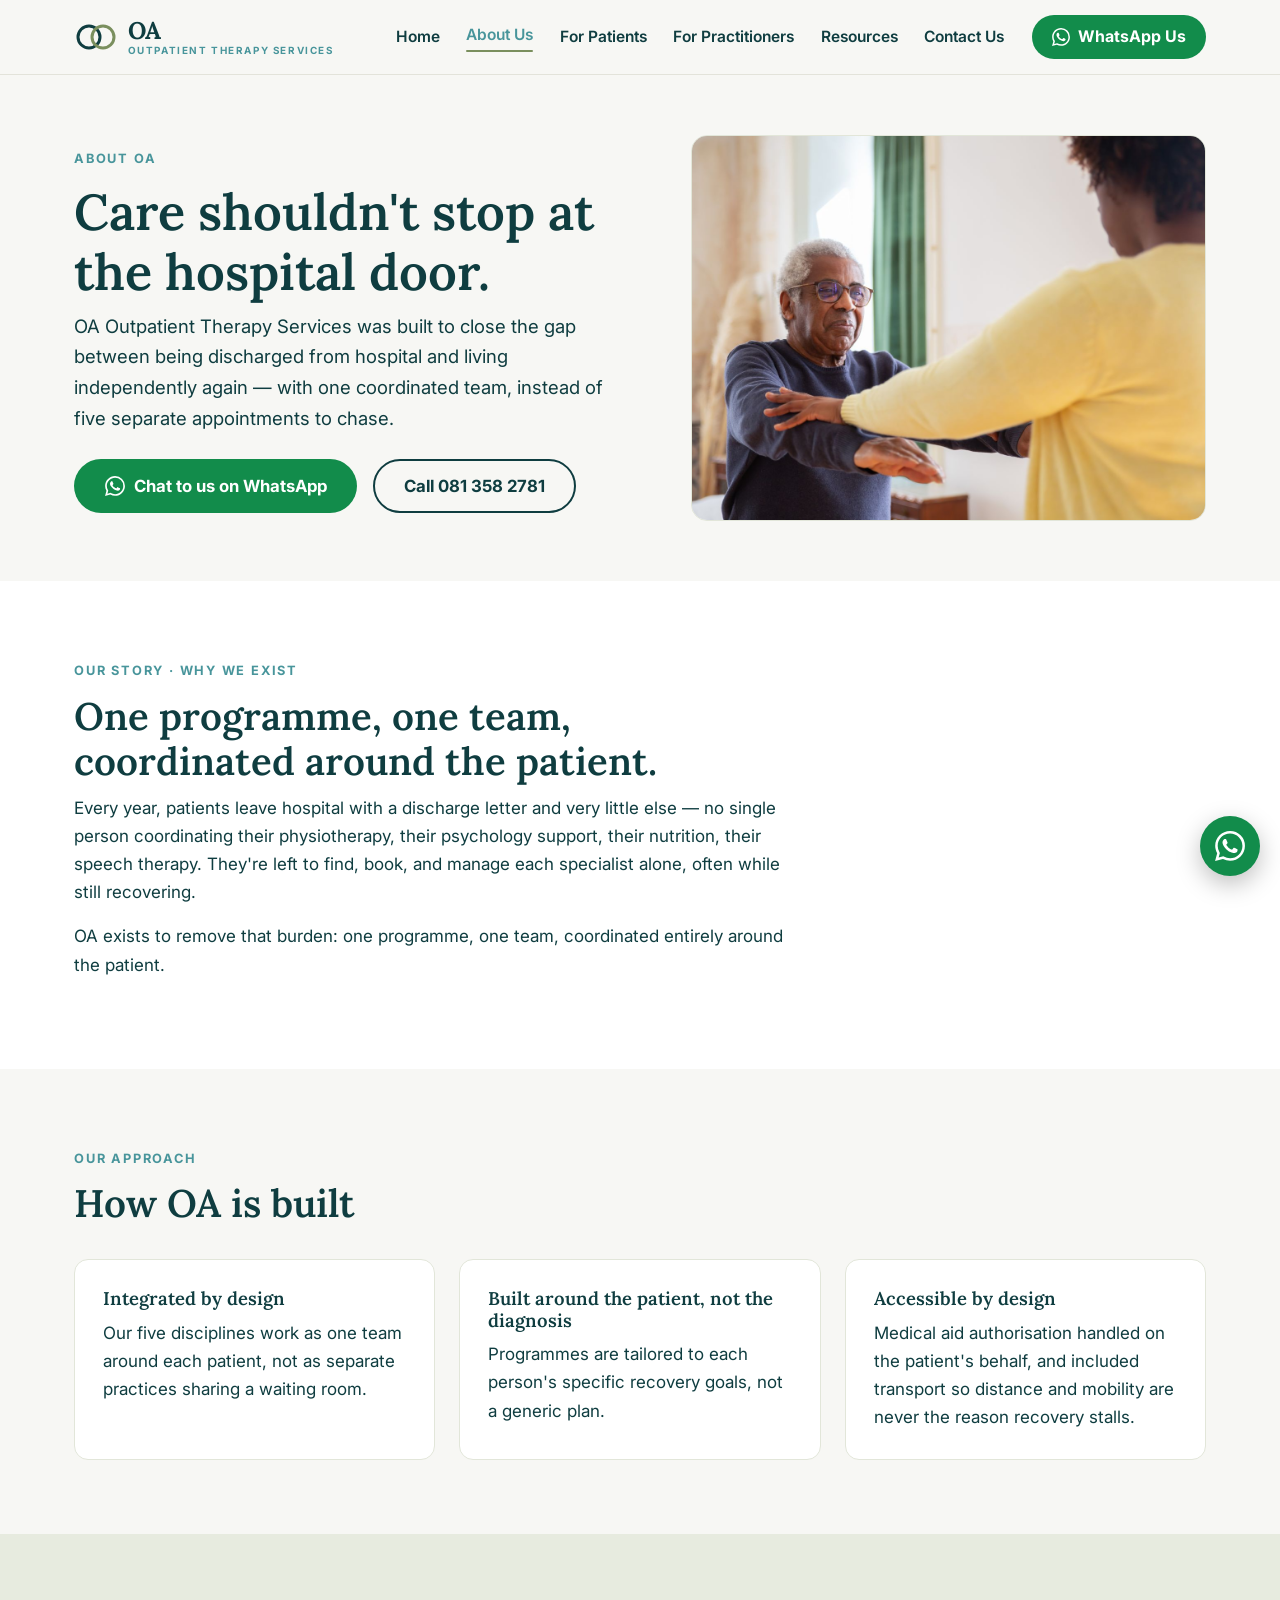
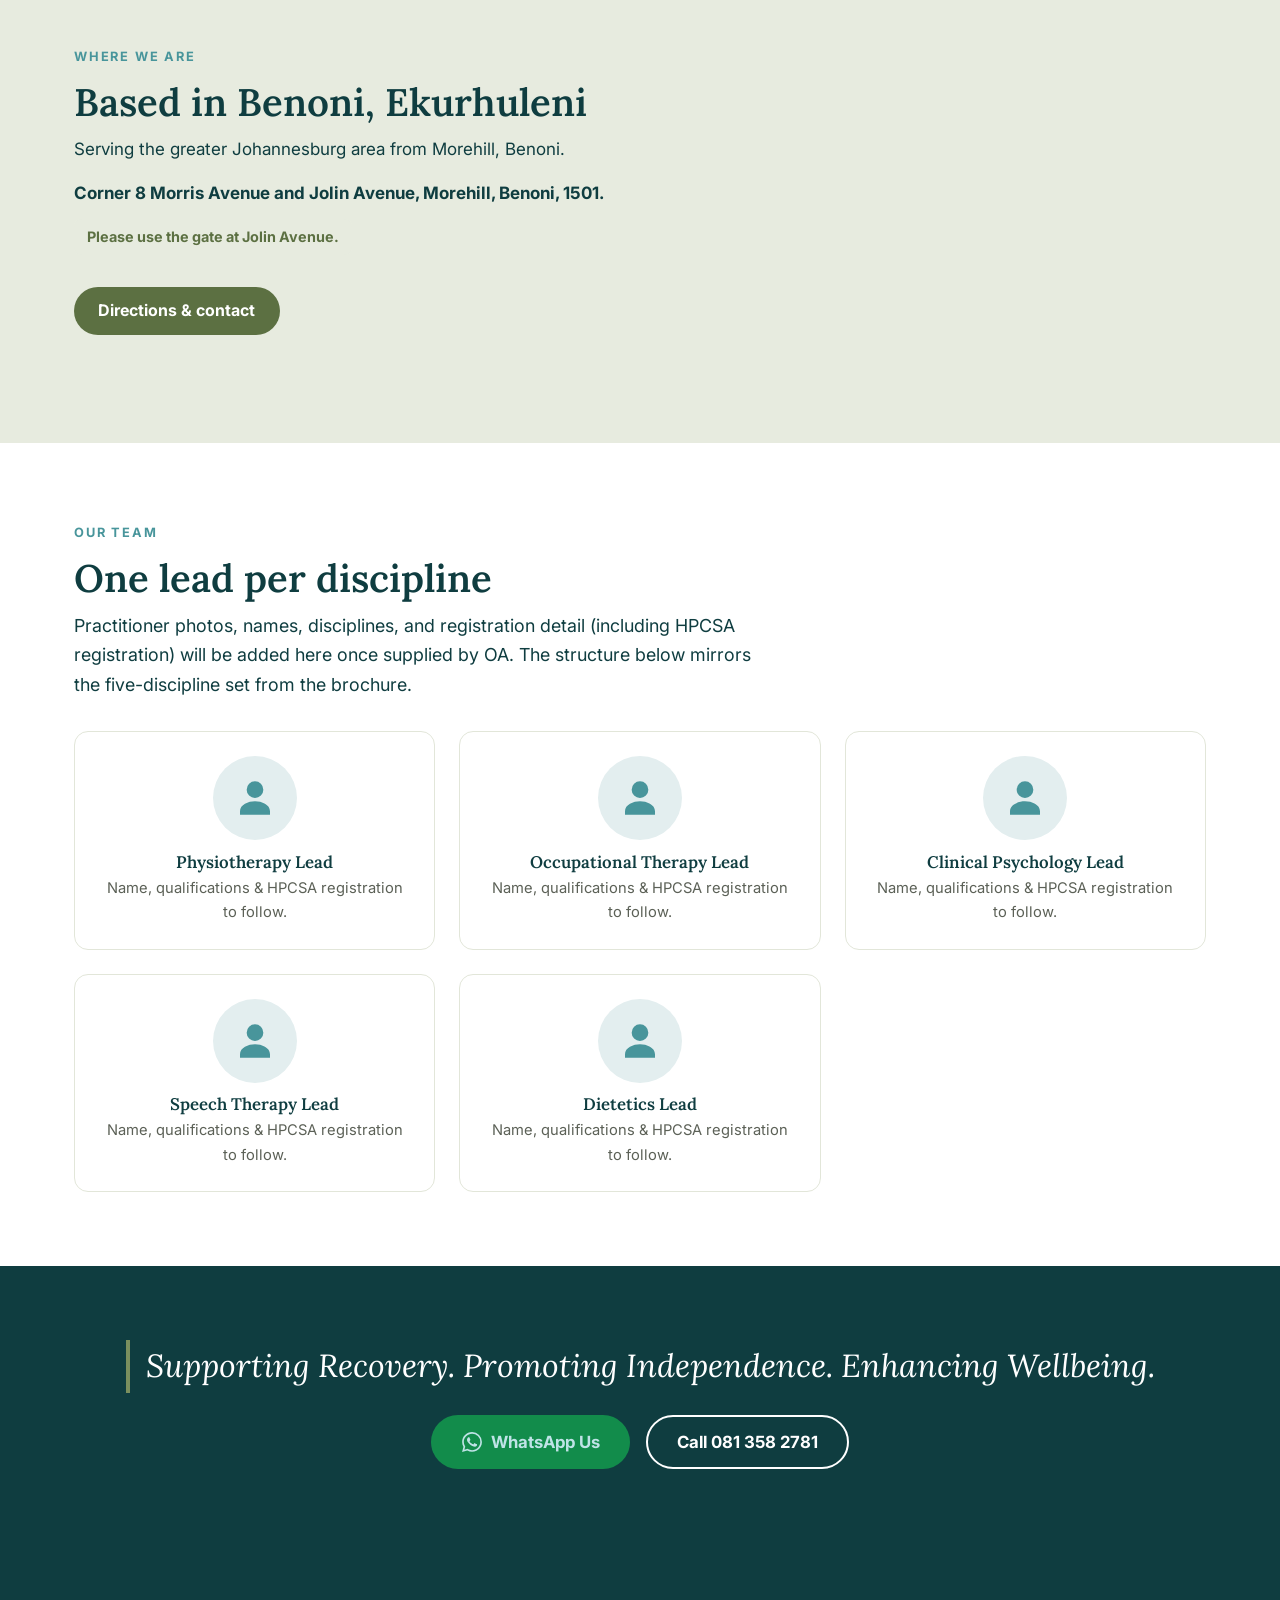
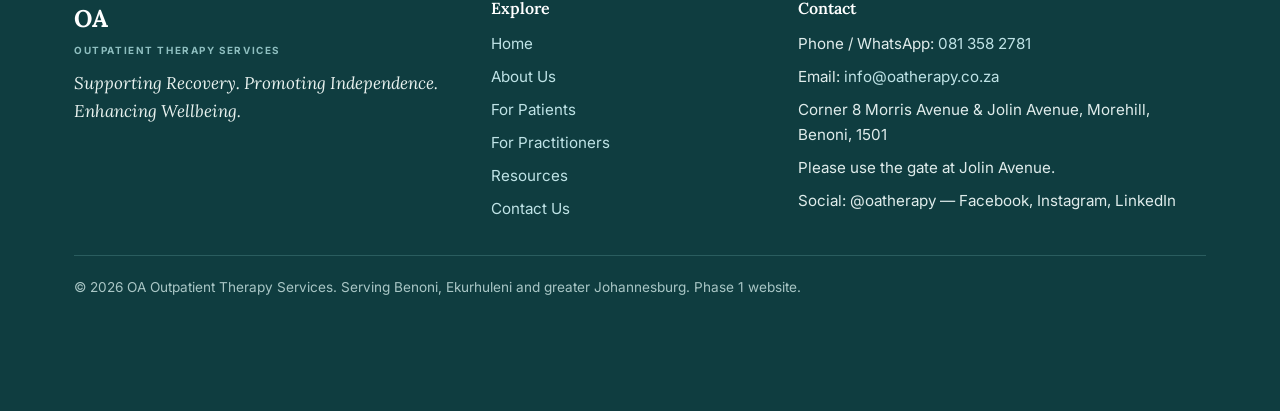
==== about.html @ 583546b8 "Add files via upload" ====
<!DOCTYPE html>
<html lang="en">
<head>
<meta charset="UTF-8">
<meta name="viewport" content="width=device-width, initial-scale=1">
<title>About OA Outpatient Therapy Services | Coordinated Recovery in Benoni</title>
<meta name="description" content="OA Outpatient Therapy Services closes the gap between hospital discharge and independent living — one coordinated team across five therapy disciplines, based in Morehill, Benoni, serving greater Johannesburg.">
<meta name="theme-color" content="#0F3D40">
<meta property="og:title" content="About OA Outpatient Therapy Services">
<meta property="og:description" content="Care shouldn't stop at the hospital door. One coordinated team, instead of five separate appointments to chase.">
<meta property="og:type" content="website">
<link rel="preconnect" href="https://fonts.googleapis.com">
<link rel="preconnect" href="https://fonts.gstatic.com" crossorigin>
<link href="https://fonts.googleapis.com/css2?family=Inter:wght@400;500;600;700&family=Lora:ital,wght@0,500;0,600;0,700;1,500;1,600&display=swap" rel="stylesheet">
<link rel="stylesheet" href="assets/css/styles.css">
</head>
<body data-wa-msg="Hi, I'd like to know more about OA's programme.">

<a class="skip" href="#main">Skip to content</a>

<header class="site-header">
  <div class="container header-inner">
    <a class="brand" href="index.html" aria-label="OA Outpatient Therapy Services — home">
      <svg class="brand-rings" viewBox="0 0 44 28" aria-hidden="true">
        <circle cx="15" cy="14" r="11" fill="none" stroke="#0F3D40" stroke-width="3"/>
        <circle cx="29" cy="14" r="11" fill="none" stroke="#7A8F5E" stroke-width="3"/>
      </svg>
      <span class="brand-text">
        <span class="brand-mark">OA</span>
        <span class="brand-sub">Outpatient Therapy Services</span>
      </span>
    </a>
    <nav id="primary-nav" class="nav" aria-label="Primary">
      <a class="navlink" href="index.html">Home</a>
      <a class="navlink active" href="about.html">About Us</a>
      <a class="navlink" href="services-patients.html">For Patients</a>
      <a class="navlink" href="services-practitioners.html">For Practitioners</a>
      <a class="navlink" href="resources.html">Resources</a>
      <a class="navlink" href="contact.html">Contact Us</a>
    </nav>
    <a class="btn btn-wa header-wa js-wa" href="https://wa.me/27813582781" target="_blank" rel="noopener">
      <svg class="i-wa" viewBox="0 0 24 24" aria-hidden="true"><path fill="currentColor" d="M17.472 14.382c-.297-.149-1.758-.867-2.03-.967-.273-.099-.471-.148-.67.15-.197.297-.767.966-.94 1.164-.173.199-.347.223-.644.075-.297-.15-1.255-.463-2.39-1.475-.883-.788-1.48-1.761-1.653-2.059-.173-.297-.018-.458.13-.606.134-.133.298-.347.446-.52.149-.174.198-.298.298-.497.099-.198.05-.371-.025-.52-.075-.149-.669-1.612-.916-2.207-.242-.579-.487-.5-.669-.51l-.57-.01c-.198 0-.52.074-.792.372-.272.297-1.04 1.016-1.04 2.479 0 1.462 1.065 2.875 1.213 3.074.149.198 2.096 3.2 5.077 4.487.71.306 1.263.489 1.694.625.712.227 1.36.195 1.872.118.571-.085 1.758-.719 2.006-1.413.247-.694.247-1.289.173-1.413-.074-.124-.272-.198-.57-.347m-5.421 7.403h-.004a9.87 9.87 0 0 1-5.031-1.378l-.361-.214-3.741.982.998-3.648-.235-.374a9.86 9.86 0 0 1-1.51-5.26c.001-5.45 4.436-9.884 9.888-9.884 2.64 0 5.122 1.03 6.988 2.898a9.825 9.825 0 0 1 2.893 6.994c-.003 5.45-4.437 9.884-9.885 9.884m8.413-18.297A11.815 11.815 0 0 0 12.05 0C5.495 0 .16 5.335.157 11.892c0 2.096.547 4.142 1.588 5.945L.057 24l6.305-1.654a11.882 11.882 0 0 0 5.683 1.448h.005c6.554 0 11.89-5.335 11.893-11.893a11.821 11.821 0 0 0-3.48-8.413Z"/></svg>
      <span class="wa-label">WhatsApp Us</span>
    </a>
    <button class="nav-toggle" type="button" aria-label="Open menu" aria-expanded="false" aria-controls="primary-nav">
      <span></span><span></span><span></span>
    </button>
  </div>
</header>

<main id="main">

  <section class="hero bg-offwhite">
    <div class="container hero-grid">
      <div class="reveal">
        <span class="eyebrow">About OA</span>
        <h1>Care shouldn't stop at the hospital door.</h1>
        <p class="subhead">OA Outpatient Therapy Services was built to close the gap between being discharged from hospital and living independently again — with one coordinated team, instead of five separate appointments to chase.</p>
        <div class="hero-ctas">
          <a class="btn btn-wa btn-lg js-wa" href="https://wa.me/27813582781" target="_blank" rel="noopener">
            <svg viewBox="0 0 24 24" aria-hidden="true"><path fill="currentColor" d="M17.472 14.382c-.297-.149-1.758-.867-2.03-.967-.273-.099-.471-.148-.67.15-.197.297-.767.966-.94 1.164-.173.199-.347.223-.644.075-.297-.15-1.255-.463-2.39-1.475-.883-.788-1.48-1.761-1.653-2.059-.173-.297-.018-.458.13-.606.134-.133.298-.347.446-.52.149-.174.198-.298.298-.497.099-.198.05-.371-.025-.52-.075-.149-.669-1.612-.916-2.207-.242-.579-.487-.5-.669-.51l-.57-.01c-.198 0-.52.074-.792.372-.272.297-1.04 1.016-1.04 2.479 0 1.462 1.065 2.875 1.213 3.074.149.198 2.096 3.2 5.077 4.487.71.306 1.263.489 1.694.625.712.227 1.36.195 1.872.118.571-.085 1.758-.719 2.006-1.413.247-.694.247-1.289.173-1.413-.074-.124-.272-.198-.57-.347m-5.421 7.403h-.004a9.87 9.87 0 0 1-5.031-1.378l-.361-.214-3.741.982.998-3.648-.235-.374a9.86 9.86 0 0 1-1.51-5.26c.001-5.45 4.436-9.884 9.888-9.884 2.64 0 5.122 1.03 6.988 2.898a9.825 9.825 0 0 1 2.893 6.994c-.003 5.45-4.437 9.884-9.885 9.884m8.413-18.297A11.815 11.815 0 0 0 12.05 0C5.495 0 .16 5.335.157 11.892c0 2.096.547 4.142 1.588 5.945L.057 24l6.305-1.654a11.882 11.882 0 0 0 5.683 1.448h.005c6.554 0 11.89-5.335 11.893-11.893a11.821 11.821 0 0 0-3.48-8.413Z"/></svg>
            Chat to us on WhatsApp
          </a>
          <a class="btn btn-outline btn-lg" href="tel:+27813582781">Call 081 358 2781</a>
        </div>
      </div>
      <div class="reveal">
        <figure class="photo">
          <img src="assets/img/hero-about.jpg" alt="A therapist supporting an older man through gentle stretching exercises at home" loading="eager" width="1400" height="933">
        </figure>
      </div>
    </div>
  </section>

  <section class="bg-white">
    <div class="container">
      <div class="reveal maxw-prose">
        <span class="eyebrow">Our story · Why we exist</span>
        <h2 class="section-title">One programme, one team, coordinated around the patient.</h2>
        <p>Every year, patients leave hospital with a discharge letter and very little else — no single person coordinating their physiotherapy, their psychology support, their nutrition, their speech therapy. They're left to find, book, and manage each specialist alone, often while still recovering.</p>
        <p>OA exists to remove that burden: one programme, one team, coordinated entirely around the patient.</p>
      </div>
    </div>
  </section>

  <section class="bg-offwhite">
    <div class="container">
      <div class="reveal">
        <span class="eyebrow">Our approach</span>
        <h2 class="section-title">How OA is built</h2>
      </div>
      <div class="pillars mt-2">
        <div class="pillar reveal">
          <h3>Integrated by design</h3>
          <p>Our five disciplines work as one team around each patient, not as separate practices sharing a waiting room.</p>
        </div>
        <div class="pillar reveal">
          <h3>Built around the patient, not the diagnosis</h3>
          <p>Programmes are tailored to each person's specific recovery goals, not a generic plan.</p>
        </div>
        <div class="pillar reveal">
          <h3>Accessible by design</h3>
          <p>Medical aid authorisation handled on the patient's behalf, and included transport so distance and mobility are never the reason recovery stalls.</p>
        </div>
      </div>
    </div>
  </section>

  <section class="bg-olive-tint">
    <div class="container split-grid">
      <div class="reveal">
        <span class="eyebrow">Where we are</span>
        <h2 class="section-title">Based in Benoni, Ekurhuleni</h2>
        <p>Serving the greater Johannesburg area from Morehill, Benoni.</p>
        <p><strong>Corner 8 Morris Avenue and Jolin Avenue, Morehill, Benoni, 1501.</strong><br>
        <span class="map-note">Please use the gate at Jolin Avenue.</span></p>
        <a class="btn btn-primary mt-1" href="contact.html">Directions &amp; contact</a>
      </div>
      <div class="reveal">
        <iframe class="map-embed" loading="lazy" title="Map to OA Outpatient Therapy Services, Morehill, Benoni"
          src="https://www.google.com/maps?q=8%20Morris%20Avenue%2C%20Morehill%2C%20Benoni%2C%201501&output=embed"></iframe>
      </div>
    </div>
  </section>

  <section class="bg-white">
    <div class="container">
      <div class="reveal">
        <span class="eyebrow">Our team</span>
        <h2 class="section-title">One lead per discipline</h2>
        <p class="section-intro">Practitioner photos, names, disciplines, and registration detail (including HPCSA registration) will be added here once supplied by OA. The structure below mirrors the five-discipline set from the brochure.</p>
      </div>
      <div class="team-grid mt-2">
        <div class="team-card reveal">
          <div class="team-avatar"><svg viewBox="0 0 24 24" aria-hidden="true"><path fill="currentColor" d="M12 12a5 5 0 1 0-5-5 5 5 0 0 0 5 5zm0 2c-4 0-9 2-9 6v2h18v-2c0-4-5-6-9-6z"/></svg></div>
          <h3>Physiotherapy Lead</h3>
          <p>Name, qualifications &amp; HPCSA registration to follow.</p>
        </div>
        <div class="team-card reveal">
          <div class="team-avatar"><svg viewBox="0 0 24 24" aria-hidden="true"><path fill="currentColor" d="M12 12a5 5 0 1 0-5-5 5 5 0 0 0 5 5zm0 2c-4 0-9 2-9 6v2h18v-2c0-4-5-6-9-6z"/></svg></div>
          <h3>Occupational Therapy Lead</h3>
          <p>Name, qualifications &amp; HPCSA registration to follow.</p>
        </div>
        <div class="team-card reveal">
          <div class="team-avatar"><svg viewBox="0 0 24 24" aria-hidden="true"><path fill="currentColor" d="M12 12a5 5 0 1 0-5-5 5 5 0 0 0 5 5zm0 2c-4 0-9 2-9 6v2h18v-2c0-4-5-6-9-6z"/></svg></div>
          <h3>Clinical Psychology Lead</h3>
          <p>Name, qualifications &amp; HPCSA registration to follow.</p>
        </div>
        <div class="team-card reveal">
          <div class="team-avatar"><svg viewBox="0 0 24 24" aria-hidden="true"><path fill="currentColor" d="M12 12a5 5 0 1 0-5-5 5 5 0 0 0 5 5zm0 2c-4 0-9 2-9 6v2h18v-2c0-4-5-6-9-6z"/></svg></div>
          <h3>Speech Therapy Lead</h3>
          <p>Name, qualifications &amp; HPCSA registration to follow.</p>
        </div>
        <div class="team-card reveal">
          <div class="team-avatar"><svg viewBox="0 0 24 24" aria-hidden="true"><path fill="currentColor" d="M12 12a5 5 0 1 0-5-5 5 5 0 0 0 5 5zm0 2c-4 0-9 2-9 6v2h18v-2c0-4-5-6-9-6z"/></svg></div>
          <h3>Dietetics Lead</h3>
          <p>Name, qualifications &amp; HPCSA registration to follow.</p>
        </div>
      </div>
    </div>
  </section>

  <section class="cta-band bg-teal-dark">
    <div class="container">
      <p class="tagline reveal">Supporting Recovery. Promoting Independence. Enhancing Wellbeing.</p>
      <div class="band-actions reveal">
        <a class="btn btn-wa btn-lg js-wa" href="https://wa.me/27813582781" target="_blank" rel="noopener">
          <svg viewBox="0 0 24 24" aria-hidden="true"><path fill="currentColor" d="M17.472 14.382c-.297-.149-1.758-.867-2.03-.967-.273-.099-.471-.148-.67.15-.197.297-.767.966-.94 1.164-.173.199-.347.223-.644.075-.297-.15-1.255-.463-2.39-1.475-.883-.788-1.48-1.761-1.653-2.059-.173-.297-.018-.458.13-.606.134-.133.298-.347.446-.52.149-.174.198-.298.298-.497.099-.198.05-.371-.025-.52-.075-.149-.669-1.612-.916-2.207-.242-.579-.487-.5-.669-.51l-.57-.01c-.198 0-.52.074-.792.372-.272.297-1.04 1.016-1.04 2.479 0 1.462 1.065 2.875 1.213 3.074.149.198 2.096 3.2 5.077 4.487.71.306 1.263.489 1.694.625.712.227 1.36.195 1.872.118.571-.085 1.758-.719 2.006-1.413.247-.694.247-1.289.173-1.413-.074-.124-.272-.198-.57-.347m-5.421 7.403h-.004a9.87 9.87 0 0 1-5.031-1.378l-.361-.214-3.741.982.998-3.648-.235-.374a9.86 9.86 0 0 1-1.51-5.26c.001-5.45 4.436-9.884 9.888-9.884 2.64 0 5.122 1.03 6.988 2.898a9.825 9.825 0 0 1 2.893 6.994c-.003 5.45-4.437 9.884-9.885 9.884m8.413-18.297A11.815 11.815 0 0 0 12.05 0C5.495 0 .16 5.335.157 11.892c0 2.096.547 4.142 1.588 5.945L.057 24l6.305-1.654a11.882 11.882 0 0 0 5.683 1.448h.005c6.554 0 11.89-5.335 11.893-11.893a11.821 11.821 0 0 0-3.48-8.413Z"/></svg>
          WhatsApp Us
        </a>
        <a class="btn btn-outline btn-lg" href="tel:+27813582781">Call 081 358 2781</a>
      </div>
    </div>
  </section>

</main>

<footer class="site-footer">
  <div class="container">
    <div class="footer-grid">
      <div class="footer-brand">
        <span class="brand-mark">OA</span>
        <span class="brand-sub">Outpatient Therapy Services</span>
        <p class="footer-tagline">Supporting Recovery. Promoting Independence. Enhancing Wellbeing.</p>
      </div>
      <nav aria-label="Footer">
        <h3 class="foot-h">Explore</h3>
        <ul class="foot-links">
          <li><a href="index.html">Home</a></li>
          <li><a href="about.html">About Us</a></li>
          <li><a href="services-patients.html">For Patients</a></li>
          <li><a href="services-practitioners.html">For Practitioners</a></li>
          <li><a href="resources.html">Resources</a></li>
          <li><a href="contact.html">Contact Us</a></li>
        </ul>
      </nav>
      <div>
        <h3 class="foot-h">Contact</h3>
        <ul class="foot-links">
          <li>Phone / WhatsApp: <a href="tel:+27813582781">081 358 2781</a></li>
          <li>Email: <a href="mailto:info@oatherapy.co.za">info@oatherapy.co.za</a></li>
          <li>Corner 8 Morris Avenue &amp; Jolin Avenue, Morehill, Benoni, 1501</li>
          <li>Please use the gate at Jolin Avenue.</li>
          <li>Social: @oatherapy — Facebook, Instagram, LinkedIn</li>
        </ul>
      </div>
    </div>
    <div class="footer-bottom">
      <p>&copy; 2026 OA Outpatient Therapy Services. Serving Benoni, Ekurhuleni and greater Johannesburg. Phase 1 website.</p>
    </div>
  </div>
</footer>

<a class="wa-fab js-wa" href="https://wa.me/27813582781" target="_blank" rel="noopener" aria-label="Chat to OA on WhatsApp">
  <svg viewBox="0 0 24 24" aria-hidden="true"><path fill="currentColor" d="M17.472 14.382c-.297-.149-1.758-.867-2.03-.967-.273-.099-.471-.148-.67.15-.197.297-.767.966-.94 1.164-.173.199-.347.223-.644.075-.297-.15-1.255-.463-2.39-1.475-.883-.788-1.48-1.761-1.653-2.059-.173-.297-.018-.458.13-.606.134-.133.298-.347.446-.52.149-.174.198-.298.298-.497.099-.198.05-.371-.025-.52-.075-.149-.669-1.612-.916-2.207-.242-.579-.487-.5-.669-.51l-.57-.01c-.198 0-.52.074-.792.372-.272.297-1.04 1.016-1.04 2.479 0 1.462 1.065 2.875 1.213 3.074.149.198 2.096 3.2 5.077 4.487.71.306 1.263.489 1.694.625.712.227 1.36.195 1.872.118.571-.085 1.758-.719 2.006-1.413.247-.694.247-1.289.173-1.413-.074-.124-.272-.198-.57-.347m-5.421 7.403h-.004a9.87 9.87 0 0 1-5.031-1.378l-.361-.214-3.741.982.998-3.648-.235-.374a9.86 9.86 0 0 1-1.51-5.26c.001-5.45 4.436-9.884 9.888-9.884 2.64 0 5.122 1.03 6.988 2.898a9.825 9.825 0 0 1 2.893 6.994c-.003 5.45-4.437 9.884-9.885 9.884m8.413-18.297A11.815 11.815 0 0 0 12.05 0C5.495 0 .16 5.335.157 11.892c0 2.096.547 4.142 1.588 5.945L.057 24l6.305-1.654a11.882 11.882 0 0 0 5.683 1.448h.005c6.554 0 11.89-5.335 11.893-11.893a11.821 11.821 0 0 0-3.48-8.413Z"/></svg>
</a>

<div class="mobile-bar">
  <a class="m-wa js-wa" href="https://wa.me/27813582781" target="_blank" rel="noopener">
    <svg viewBox="0 0 24 24" aria-hidden="true"><path fill="currentColor" d="M17.472 14.382c-.297-.149-1.758-.867-2.03-.967-.273-.099-.471-.148-.67.15-.197.297-.767.966-.94 1.164-.173.199-.347.223-.644.075-.297-.15-1.255-.463-2.39-1.475-.883-.788-1.48-1.761-1.653-2.059-.173-.297-.018-.458.13-.606.134-.133.298-.347.446-.52.149-.174.198-.298.298-.497.099-.198.05-.371-.025-.52-.075-.149-.669-1.612-.916-2.207-.242-.579-.487-.5-.669-.51l-.57-.01c-.198 0-.52.074-.792.372-.272.297-1.04 1.016-1.04 2.479 0 1.462 1.065 2.875 1.213 3.074.149.198 2.096 3.2 5.077 4.487.71.306 1.263.489 1.694.625.712.227 1.36.195 1.872.118.571-.085 1.758-.719 2.006-1.413.247-.694.247-1.289.173-1.413-.074-.124-.272-.198-.57-.347m-5.421 7.403h-.004a9.87 9.87 0 0 1-5.031-1.378l-.361-.214-3.741.982.998-3.648-.235-.374a9.86 9.86 0 0 1-1.51-5.26c.001-5.45 4.436-9.884 9.888-9.884 2.64 0 5.122 1.03 6.988 2.898a9.825 9.825 0 0 1 2.893 6.994c-.003 5.45-4.437 9.884-9.885 9.884m8.413-18.297A11.815 11.815 0 0 0 12.05 0C5.495 0 .16 5.335.157 11.892c0 2.096.547 4.142 1.588 5.945L.057 24l6.305-1.654a11.882 11.882 0 0 0 5.683 1.448h.005c6.554 0 11.89-5.335 11.893-11.893a11.821 11.821 0 0 0-3.48-8.413Z"/></svg>
    WhatsApp
  </a>
  <a class="m-call" href="tel:+27813582781">
    <svg viewBox="0 0 24 24" aria-hidden="true"><path fill="currentColor" d="M6.62 10.79c1.44 2.83 3.76 5.14 6.59 6.59l2.2-2.2c.27-.27.67-.36 1.02-.24 1.12.37 2.33.57 3.57.57.55 0 1 .45 1 1V20c0 .55-.45 1-1 1-9.39 0-17-7.61-17-17 0-.55.45-1 1-1h3.5c.55 0 1 .45 1 1 0 1.25.2 2.45.57 3.57.11.35.03.74-.25 1.02l-2.2 2.2z"/></svg>
    Call
  </a>
</div>

<script src="assets/js/main.js"></script>
</body>
</html>
---- assets/css/styles.css ----
/* =========================================================
   OA Outpatient Therapy Services — Phase 1 site styles
   Brand tokens carried from the Z-fold brochure & referral deck
   ========================================================= */

:root {
  --teal-dark: #0F3D40;
  --olive: #7A8F5E;
  --olive-deep: #5C7042;   /* darkened olive for accessible button text */
  --teal-light: #48959B;
  --olive-tint: #E7EBDF;
  --teal-tint: #E3EEEF;
  --offwhite: #F7F7F4;
  --white: #FFFFFF;
  --wa-green: #25D366;
  --wa-green-deep: #128C4B; /* accessible WhatsApp green for text on green */
  --line: #E2E6D9;
  --maxw: 1180px;
  --radius: 16px;
  --shadow: 0 14px 34px rgba(15, 61, 64, 0.13);
}

* { box-sizing: border-box; }

html { scroll-behavior: smooth; -webkit-text-size-adjust: 100%; }

body {
  margin: 0;
  font-family: "Inter", "Segoe UI", "Helvetica Neue", Arial, sans-serif;
  font-size: 17px;
  line-height: 1.65;
  color: var(--teal-dark);
  background: var(--offwhite);
  -webkit-font-smoothing: antialiased;
}

h1, h2, h3, h4 {
  font-family: "Lora", Cambria, Georgia, "Times New Roman", serif;
  color: var(--teal-dark);
  line-height: 1.18;
  font-weight: 600;
  margin: 0 0 0.5em;
}

p { margin: 0 0 1rem; }
img { max-width: 100%; display: block; }

a { color: var(--teal-light); }
a:hover { color: var(--teal-dark); }

a:focus-visible,
button:focus-visible,
.btn:focus-visible,
input:focus-visible,
select:focus-visible,
textarea:focus-visible,
summary:focus-visible {
  outline: 3px solid var(--teal-light);
  outline-offset: 2px;
  border-radius: 6px;
}

.container { max-width: var(--maxw); margin: 0 auto; padding: 0 24px; }

section { padding: 74px 0; }
@media (max-width: 700px) { section { padding: 48px 0; } }

.eyebrow {
  display: inline-block;
  text-transform: uppercase;
  letter-spacing: 0.14em;
  font-size: 0.8rem;
  font-weight: 700;
  color: var(--teal-light);
  margin-bottom: 0.8rem;
}

.section-title { font-size: clamp(1.6rem, 4vw, 2.4rem); margin-bottom: 0.6rem; }
.section-intro { font-size: 1.12rem; max-width: 62ch; }
.lead { font-size: 1.15rem; }
.maxw-prose { max-width: 65ch; }
.center { text-align: center; }
.center .section-intro { margin-left: auto; margin-right: auto; }
.mt-1 { margin-top: 1rem; }
.mt-2 { margin-top: 2rem; }
.mt-3 { margin-top: 3rem; }
.grid-note { font-size: 0.85rem; color: #6a6f63; margin-top: 1rem; }

/* ---------- Background pacing helpers ---------- */
.bg-white { background: var(--white); }
.bg-offwhite { background: var(--offwhite); }
.bg-olive-tint { background: var(--olive-tint); }
.bg-teal-tint { background: var(--teal-tint); }
.bg-teal-dark { background: var(--teal-dark); color: #eaf3f0; }
.bg-teal-dark h1, .bg-teal-dark h2, .bg-teal-dark h3, .bg-teal-dark .eyebrow { color: #fff; }
.bg-teal-dark .eyebrow { color: #bfe3e6; }
.bg-teal-dark a { color: #bfe3e6; }

/* ---------- Buttons ---------- */
.btn {
  display: inline-flex;
  align-items: center;
  justify-content: center;
  gap: 0.55rem;
  min-height: 48px;
  padding: 0.75rem 1.4rem;
  border-radius: 999px;
  font: 700 1rem/1.1 "Inter", sans-serif;
  text-decoration: none;
  border: 2px solid transparent;
  cursor: pointer;
  transition: transform 0.15s ease, box-shadow 0.15s ease, background 0.15s ease, color 0.15s ease;
}
.btn:active { transform: translateY(1px); }
.btn svg { width: 20px; height: 20px; flex: none; }

.btn-primary { background: var(--olive-deep); color: #fff; }
.btn-primary:hover { background: #4b5b35; color: #fff; }

.btn-outline { background: transparent; border-color: var(--teal-dark); color: var(--teal-dark); }
.btn-outline:hover { background: var(--teal-dark); color: #fff; }

.bg-teal-dark .btn-outline { border-color: #fff; color: #fff; }
.bg-teal-dark .btn-outline:hover { background: #fff; color: var(--teal-dark); }

.btn-wa { background: var(--wa-green-deep); color: #fff; }
.btn-wa:hover { background: #0f7a41; color: #fff; }

.btn-lg { min-height: 54px; padding: 0.9rem 1.8rem; font-size: 1.05rem; }
.btn-block { width: 100%; }

/* ---------- Header ---------- */
.skip {
  position: absolute; left: -9999px; top: 0;
  background: #fff; color: var(--teal-dark);
  padding: 0.7rem 1rem; z-index: 300; border-radius: 0 0 8px 0; font-weight: 700;
}
.skip:focus { left: 0; }

.site-header {
  position: sticky; top: 0; z-index: 150;
  background: rgba(247, 247, 244, 0.94);
  backdrop-filter: blur(8px);
  border-bottom: 1px solid #e3e3da;
  transition: box-shadow 0.2s ease;
}
.site-header.scrolled { box-shadow: 0 2px 16px rgba(15, 61, 64, 0.12); }

.header-inner { display: flex; align-items: center; gap: 1rem; min-height: 74px; }

.brand { display: flex; align-items: center; gap: 0.6rem; text-decoration: none; margin-right: auto; }
.brand-rings { width: 44px; height: 28px; flex: none; }
.brand-text { display: flex; flex-direction: column; line-height: 1; }
.brand-mark {
  font-family: "Lora", Cambria, Georgia, serif;
  font-size: 1.5rem; font-weight: 700; color: var(--teal-dark); letter-spacing: 0.03em;
}
.brand-sub {
  font-size: 0.62rem; text-transform: uppercase; letter-spacing: 0.16em;
  color: var(--teal-light); font-weight: 700; margin-top: 3px;
}

.nav { display: flex; align-items: center; gap: 0.15rem; }
.navlink {
  padding: 0.6rem 0.75rem; border-radius: 8px; text-decoration: none;
  color: var(--teal-dark); font-weight: 600; font-size: 0.97rem; white-space: nowrap;
}
.navlink:hover { background: var(--teal-tint); color: var(--teal-dark); }
.navlink.active { color: var(--teal-light); }
.navlink.active::after {
  content: ""; display: block; height: 2px; background: var(--olive);
  border-radius: 2px; margin-top: 3px;
}

.header-wa { min-height: 44px; padding: 0.6rem 1.1rem; }
.header-wa .i-wa { width: 18px; height: 18px; }

.nav-toggle {
  display: none;
  width: 44px; height: 44px;
  border: 1.5px solid #cfd3c8; border-radius: 10px; background: #fff;
  flex-direction: column; align-items: center; justify-content: center; gap: 4px; cursor: pointer;
}
.nav-toggle span { display: block; width: 20px; height: 2px; background: var(--teal-dark); border-radius: 2px; }

@media (max-width: 1000px) {
  .nav {
    position: fixed; top: 74px; left: 0; right: 0;
    background: var(--offwhite); border-bottom: 1px solid #ddd;
    flex-direction: column; align-items: stretch; gap: 0;
    padding: 0.4rem 24px 1.1rem; display: none;
    box-shadow: 0 12px 24px rgba(15, 61, 64, 0.12);
  }
  .nav.open { display: flex; }
  .navlink { padding: 0.95rem 0.4rem; border-bottom: 1px solid var(--line); border-radius: 0; }
  .navlink.active::after { display: none; }
  .nav-toggle { display: flex; }
}
@media (max-width: 460px) {
  .header-wa .wa-label { display: none; }
  .header-wa { padding: 0.6rem 0.8rem; }
  .brand-sub { display: none; }
}

/* ---------- Hero ---------- */
.hero { padding: 60px 0; }
.hero-grid {
  display: grid; grid-template-columns: 1.05fr 0.95fr; gap: 48px; align-items: center;
}
.hero h1 { font-size: clamp(2rem, 5.4vw, 3.15rem); margin-bottom: 0.6rem; }
.hero .subhead { font-size: 1.16rem; max-width: 46ch; }
.hero-ctas { display: flex; gap: 1rem; flex-wrap: wrap; margin-top: 1.6rem; }
@media (max-width: 920px) {
  .hero-grid { grid-template-columns: 1fr; gap: 28px; }
  .hero .subhead { max-width: none; }
}

/* ---------- Real photography ---------- */
.photo {
  position: relative; margin: 0; overflow: hidden;
  border-radius: var(--radius); border: 1px solid var(--line);
  background: linear-gradient(135deg, var(--teal-tint), var(--olive-tint));
  aspect-ratio: 4 / 3;
}
.photo img {
  display: block; width: 100%; height: 100%; object-fit: cover;
}
.hero .photo { aspect-ratio: 4 / 3; }
.split-grid .photo, .group .photo { aspect-ratio: 4 / 3; }
.disc-card .photo {
  border: none; border-bottom: 1px solid var(--line); border-radius: 0;
  aspect-ratio: 3 / 2;
}
@media (max-width: 440px) {
  .hero .photo, .split-grid .photo, .group .photo { aspect-ratio: 5 / 4; }
}

/* ---------- Photo placeholders (fallback, kept for any unset slots) ---------- */
.photo-ph {
  position: relative; border-radius: var(--radius); overflow: hidden;
  background: linear-gradient(135deg, var(--teal-tint), var(--olive-tint));
  border: 1px solid #dde3d8;
  display: flex; flex-direction: column; align-items: center; justify-content: center;
  text-align: center; padding: 24px; min-height: 280px; color: var(--teal-dark);
}
.photo-ph svg { width: 42px; height: 42px; opacity: 0.45; margin-bottom: 0.6rem; }
.photo-ph .ph-role { font-weight: 700; font-size: 0.98rem; }
.photo-ph .ph-note { font-size: 0.76rem; opacity: 0.7; margin-top: 0.2rem; }
.hero .photo-ph { min-height: 400px; }
.group .photo-ph {
  background: linear-gradient(135deg, #134a4d, #1d5a52);
  color: #dfeeea; border-color: #2b5f61;
}

/* ---------- Stat strip (signature 5 / 1 / 0) ---------- */
.stats-grid { display: grid; grid-template-columns: repeat(3, 1fr); gap: 24px; text-align: center; }
.stat .num {
  font-family: "Lora", Cambria, serif; font-weight: 700;
  font-size: clamp(2.8rem, 8vw, 4rem); color: var(--olive); line-height: 1;
}
.stat .label { font-weight: 600; margin-top: 0.4rem; }
@media (max-width: 640px) { .stats-grid { grid-template-columns: 1fr; gap: 18px; } }

/* ---------- Dual-path cards ---------- */
.cards-2 { display: grid; grid-template-columns: 1fr 1fr; gap: 24px; }
@media (max-width: 820px) { .cards-2 { grid-template-columns: 1fr; } }
.cards-3 { display: grid; grid-template-columns: repeat(3, 1fr); gap: 24px; }
@media (max-width: 920px) { .cards-3 { grid-template-columns: 1fr 1fr; } }
@media (max-width: 640px) { .cards-3 { grid-template-columns: 1fr; } }
.path-card {
  background: #fff; border: 1px solid var(--line); border-radius: var(--radius);
  padding: 32px; display: flex; flex-direction: column; gap: 0.7rem;
  transition: transform 0.2s ease, box-shadow 0.2s ease;
}
.path-card:hover { transform: translateY(-4px); box-shadow: var(--shadow); }
.path-card .kicker {
  text-transform: uppercase; letter-spacing: 0.12em; font-size: 0.72rem;
  font-weight: 700; color: var(--olive-deep);
}
.path-card h3 { font-size: 1.3rem; margin: 0; }
.path-card .btn { margin-top: auto; align-self: flex-start; }

.refer-panel {
  background: var(--teal-dark); color: #eaf3f0; border-radius: var(--radius);
  padding: 34px; margin-top: 24px;
}
.refer-panel h3 { color: #fff; }
.list-dot { list-style: none; padding: 0; margin: 0; display: grid; gap: 14px; }
.refer-panel .list-dot { grid-template-columns: 1fr 1fr; }
.list-dot li { position: relative; padding-left: 1.6rem; }
.list-dot li::before {
  content: ""; position: absolute; left: 0; top: 0.62em;
  width: 0.55rem; height: 0.55rem; background: var(--olive); border-radius: 50%;
}
@media (max-width: 720px) { .refer-panel .list-dot { grid-template-columns: 1fr; } }

/* ---------- Pillars ---------- */
.pillars { display: grid; grid-template-columns: repeat(3, 1fr); gap: 24px; }
@media (max-width: 820px) { .pillars { grid-template-columns: 1fr; } }
.pillar { background: #fff; border: 1px solid var(--line); border-radius: 14px; padding: 28px; }
.pillar .icon { width: 40px; height: 40px; color: var(--olive-deep); margin-bottom: 0.7rem; }
.pillar h3 { font-size: 1.15rem; }
.pillar p { margin-bottom: 0; }

/* ---------- Discipline cards ---------- */
.disc-grid { display: grid; grid-template-columns: repeat(3, 1fr); gap: 24px; }
@media (max-width: 920px) { .disc-grid { grid-template-columns: 1fr 1fr; } }
@media (max-width: 600px) { .disc-grid { grid-template-columns: 1fr; } }
.disc-card {
  background: #fff; border: 1px solid var(--line); border-radius: var(--radius);
  overflow: hidden; transition: transform 0.2s ease, box-shadow 0.2s ease, background 0.2s ease;
}
.disc-card:hover { transform: translateY(-4px); box-shadow: var(--shadow); background: var(--olive-tint); }
.disc-card .photo-ph { border: none; border-bottom: 1px solid var(--line); border-radius: 0; min-height: 190px; }
.disc-body { padding: 22px; }
.disc-body h3 { font-size: 1.13rem; display: flex; align-items: center; gap: 0.55rem; margin-bottom: 0.35rem; }
.disc-body p { margin-bottom: 0; }
.disc-num {
  flex: none; display: inline-flex; width: 1.85rem; height: 1.85rem;
  background: var(--teal-tint); color: var(--teal-dark); border-radius: 50%;
  align-items: center; justify-content: center; font-size: 0.9rem; font-weight: 700;
  transition: background 0.2s ease, color 0.2s ease, transform 0.2s ease;
}
.disc-card:hover .disc-num { background: var(--olive); color: #fff; transform: translateX(2px); }

/* ---------- Group therapy ---------- */
.split-grid { display: grid; grid-template-columns: 1fr 1fr; gap: 44px; align-items: center; }
@media (max-width: 920px) { .split-grid { grid-template-columns: 1fr; gap: 28px; } }
.pullquote-lg {
  font-family: "Lora", Cambria, serif; font-style: italic;
  font-size: clamp(1.4rem, 3.5vw, 2rem); border-left: 4px solid var(--olive);
  padding-left: 1rem; margin: 0 0 1rem;
}

/* ---------- Steps ---------- */
.steps { display: grid; gap: 16px; max-width: 860px; }
.step {
  display: flex; gap: 1rem; background: #fff; border: 1px solid var(--line);
  border-radius: 12px; padding: 20px;
}
.step .n {
  flex: none; width: 2.4rem; height: 2.4rem; border-radius: 50%;
  background: var(--olive-deep); color: #fff; display: flex; align-items: center;
  justify-content: center; font-weight: 700; font-family: "Lora", serif;
}
.step h3 { font-size: 1.05rem; margin: 0 0 0.15rem; }
.step p { margin: 0; }

/* ---------- Problem list ---------- */
.problem-list { list-style: none; padding: 0; margin: 0; display: grid; gap: 14px; max-width: 780px; }
.problem-list li { position: relative; padding-left: 2.1rem; }
.problem-list li::before {
  content: "!"; position: absolute; left: 0; top: 0.1em;
  width: 1.45rem; height: 1.45rem; background: var(--olive-tint); color: var(--olive-deep);
  border-radius: 50%; display: flex; align-items: center; justify-content: center;
  font-weight: 800; font-size: 0.85rem;
}

/* ---------- Benefit / audience cards ---------- */
.cards-grid-2 { display: grid; grid-template-columns: 1fr 1fr; gap: 20px; }
@media (max-width: 760px) { .cards-grid-2 { grid-template-columns: 1fr; } }
.info-card { background: #fff; border: 1px solid var(--line); border-radius: 14px; padding: 24px; }
.info-card h3 { font-size: 1.08rem; margin-bottom: 0.3rem; }
.info-card p { margin-bottom: 0; }

/* ---------- Team grid ---------- */
.team-grid { display: grid; grid-template-columns: repeat(3, 1fr); gap: 24px; }
@media (max-width: 820px) { .team-grid { grid-template-columns: 1fr 1fr; } }
@media (max-width: 520px) { .team-grid { grid-template-columns: 1fr; } }
.team-card { background: #fff; border: 1px solid var(--line); border-radius: 14px; padding: 24px; text-align: center; }
.team-avatar {
  width: 84px; height: 84px; border-radius: 50%; background: var(--teal-tint);
  margin: 0 auto 0.8rem; display: flex; align-items: center; justify-content: center; color: var(--teal-light);
}
.team-avatar svg { width: 40px; height: 40px; }
.team-card h3 { font-size: 1.05rem; margin-bottom: 0.2rem; }
.team-card p { margin: 0; font-size: 0.92rem; color: #5c6157; }

/* ---------- CTA band ---------- */
.cta-band { text-align: center; }
.cta-band .tagline {
  font-family: "Lora", Cambria, serif; font-style: italic;
  font-size: clamp(1.35rem, 3.4vw, 2rem);
  border-left: 4px solid var(--olive); padding-left: 1rem;
  display: inline-block; text-align: left; margin-bottom: 1.4rem; color: #fff;
}
.band-actions { display: flex; gap: 1rem; justify-content: center; flex-wrap: wrap; align-items: center; }
.cta-band .addr { margin-top: 1.1rem; font-size: 0.95rem; color: #cfe3e3; }
.cta-band .addr a { color: #eaf3f0; }

/* ---------- Resources ---------- */
.tabs {
  display: inline-flex; background: var(--offwhite); border: 1px solid #dcdcd3;
  border-radius: 999px; padding: 0.3rem; gap: 0.3rem; margin-bottom: 2rem;
}
.tab {
  border: none; background: transparent; padding: 0.7rem 1.4rem; border-radius: 999px;
  font: 700 0.98rem "Inter", sans-serif; cursor: pointer; color: var(--teal-dark); min-height: 44px;
}
.tab[aria-selected="true"] { background: var(--teal-dark); color: #fff; }
.res-grid { display: grid; grid-template-columns: 1fr 1fr; gap: 20px; }
@media (max-width: 760px) { .res-grid { grid-template-columns: 1fr; } }
.res-card { background: #fff; border: 1px solid var(--line); border-radius: 14px; padding: 26px; }
.res-card h3 { font-size: 1.12rem; margin-bottom: 0.35rem; }
.res-card > p { margin-bottom: 0.5rem; }
.res-card details { margin-top: 0.4rem; }
.res-card summary { cursor: pointer; font-weight: 700; color: var(--teal-light); list-style: none; }
.res-card summary::-webkit-details-marker { display: none; }
.res-card summary::after { content: " +"; }
.res-card details[open] summary::after { content: " –"; }
.res-card details p { margin-top: 0.7rem; }
.res-card .btn { margin-top: 0.6rem; }

/* ---------- Contact ---------- */
.contact-cols { display: grid; grid-template-columns: 1fr 1fr; gap: 44px; }
@media (max-width: 860px) { .contact-cols { grid-template-columns: 1fr; } }
.contact-list { list-style: none; padding: 0; margin: 0; display: grid; gap: 1rem; }
.contact-list li { display: flex; gap: 0.8rem; align-items: flex-start; }
.contact-list svg { width: 22px; height: 22px; color: var(--olive-deep); flex: none; margin-top: 0.15rem; }

.form-grid { display: grid; grid-template-columns: 1fr 1fr; gap: 18px; }
.form-row { display: flex; flex-direction: column; gap: 0.4rem; }
.form-row.full { grid-column: 1 / -1; }
@media (max-width: 640px) { .form-grid { grid-template-columns: 1fr; } }
label { font-weight: 600; font-size: 0.95rem; }
.req { color: #b23b3b; }
input, select, textarea {
  font: inherit; padding: 0.7rem 0.8rem; border: 1.5px solid #cfd3c8;
  border-radius: 8px; background: #fff; min-height: 46px; color: var(--teal-dark); width: 100%;
}
textarea { min-height: 130px; resize: vertical; }
input:focus, select:focus, textarea:focus { border-color: var(--teal-light); }
.form-confirm {
  background: var(--olive-tint); border: 1px solid #cdd6bf; border-radius: 12px;
  padding: 26px; margin-top: 0.5rem;
}
.form-confirm .band-actions { justify-content: flex-start; margin-top: 1rem; }
.form-note { font-size: 0.86rem; color: #5c6157; margin-top: 0.8rem; }

.map-embed { width: 100%; aspect-ratio: 16 / 10; border: 0; border-radius: 14px; margin-top: 0.8rem; }
.map-note {
  display: inline-block; margin-top: 0.7rem; font-weight: 700; color: var(--olive-deep);
  background: var(--olive-tint); padding: 0.4rem 0.8rem; border-radius: 8px; font-size: 0.9rem;
}

/* ---------- Footer ---------- */
.site-footer { background: var(--teal-dark); color: #dfeceb; padding: 56px 0 96px; }
.footer-grid { display: grid; grid-template-columns: 1.4fr 1fr 1.5fr; gap: 36px; }
@media (max-width: 820px) { .footer-grid { grid-template-columns: 1fr; gap: 26px; } }
.site-footer a { color: #bfe3e6; text-decoration: none; }
.site-footer a:hover { text-decoration: underline; color: #fff; }
.footer-brand .brand-mark { color: #fff; }
.footer-brand .brand-sub { color: #8fbfc0; display: block; }
.footer-tagline { font-family: "Lora", serif; font-style: italic; color: #eaf3f0; margin-top: 0.7rem; }
.foot-h { color: #fff; font-size: 1rem; margin: 0 0 0.8rem; }
.foot-links { list-style: none; padding: 0; margin: 0; display: grid; gap: 0.5rem; font-size: 0.95rem; }
.footer-bottom {
  border-top: 1px solid #2a5d5f; margin-top: 34px; padding-top: 20px;
  font-size: 0.85rem; color: #a9c6c5;
}

/* ---------- Persistent WhatsApp / Call entry points ---------- */
.wa-fab {
  position: fixed; right: 20px; bottom: 24px; z-index: 140;
  width: 60px; height: 60px; border-radius: 50%;
  background: var(--wa-green-deep); color: #fff;
  display: flex; align-items: center; justify-content: center;
  box-shadow: 0 8px 24px rgba(0, 0, 0, 0.25); text-decoration: none;
}
.wa-fab svg { width: 30px; height: 30px; }
@media (max-width: 1000px) { .wa-fab { display: none; } }

@keyframes wapulse {
  0%   { box-shadow: 0 8px 24px rgba(0,0,0,0.25), 0 0 0 0 rgba(18,140,75,0.5); }
  70%  { box-shadow: 0 8px 24px rgba(0,0,0,0.25), 0 0 0 18px rgba(18,140,75,0); }
  100% { box-shadow: 0 8px 24px rgba(0,0,0,0.25), 0 0 0 0 rgba(18,140,75,0); }
}
.wa-fab.pulse { animation: wapulse 1.6s ease-out 3; }

.mobile-bar {
  position: fixed; left: 0; right: 0; bottom: 0; z-index: 140;
  display: none; grid-template-columns: 1fr 1fr; gap: 1px;
  background: #2a5d5f; box-shadow: 0 -4px 16px rgba(0, 0, 0, 0.18);
}
.mobile-bar a {
  display: flex; align-items: center; justify-content: center; gap: 0.5rem;
  min-height: 56px; font-weight: 700; text-decoration: none; color: #fff;
}
.mobile-bar a svg { width: 20px; height: 20px; }
.mobile-bar .m-wa { background: var(--wa-green-deep); }
.mobile-bar .m-call { background: var(--teal-dark); }
@media (max-width: 1000px) { .mobile-bar { display: grid; } }

/* ---------- Scroll reveal ---------- */
.js .reveal { opacity: 0; transform: translateY(18px); transition: opacity 0.3s ease, transform 0.3s ease; }
.js .reveal.in { opacity: 1; transform: none; }

@media (prefers-reduced-motion: reduce) {
  * { animation-duration: 0.001ms !important; animation-iteration-count: 1 !important; transition-duration: 0.001ms !important; }
  html { scroll-behavior: auto; }
  .js .reveal { opacity: 1; transform: none; }
}

/* =========================================================
   Mobile refinements — every layout collapses cleanly on
   phones and small tablets; nothing scrolls sideways.
   ========================================================= */

/* Safety net: a stray wide child can never force horizontal scroll.
   overflow-x: clip does not create a scroll container, so the
   sticky header keeps working. */
html { overflow-x: clip; }
img, iframe, video, svg, table { max-width: 100%; }
.btn { max-width: 100%; }

/* Tablet / large phone: tighten oversized desktop spacing and let
   the primary calls-to-action go full width so labels never clip. */
@media (max-width: 960px) {
  .hero { padding: 44px 0; }
  .refer-panel { padding: 26px; }
  .path-card { padding: 26px; }
  .pillar { padding: 24px; }
  .step { padding: 18px; }
  .split-grid { gap: 24px; }
  .hero .subhead { font-size: 1.08rem; }
  .lead, .section-intro { font-size: 1.05rem; }
  .site-footer { padding-bottom: 88px; } /* clear the fixed mobile bar */

  .hero-ctas { width: 100%; }
  .hero-ctas .btn { width: 100%; white-space: normal; text-align: center; }
  .band-actions { width: 100%; }
  .band-actions .btn { width: 100%; white-space: normal; text-align: center; }
  .form-confirm .band-actions .btn { width: 100%; }
}

/* Small phone: the audience toggle spans the row instead of overflowing. */
@media (max-width: 560px) {
  .tabs { display: flex; width: 100%; }
  .tab { flex: 1 1 0; padding: 0.7rem 0.5rem; text-align: center; }
  .contact-list li { gap: 0.6rem; }
}

/* Narrow phone (≈360–400px): reduce gutters, headings and card padding. */
@media (max-width: 440px) {
  .container { padding: 0 16px; }
  section { padding: 40px 0; }
  .hero { padding: 36px 0; }

  .hero h1 { font-size: clamp(1.7rem, 8.5vw, 2.15rem); }
  .section-title { font-size: clamp(1.35rem, 6.5vw, 1.8rem); }
  .pullquote-lg { font-size: 1.2rem; }
  .cta-band .tagline { font-size: 1.2rem; }
  .footer-tagline { font-size: 0.98rem; }

  .refer-panel, .path-card, .pillar, .info-card,
  .res-card, .form-confirm, .team-card { padding: 20px; }

  .btn { padding: 0.7rem 1rem; font-size: 0.95rem; }
  .btn-lg { min-height: 50px; padding: 0.8rem 1.1rem; font-size: 1rem; }

  .brand-mark { font-size: 1.3rem; }
  .brand-rings { width: 36px; height: 24px; }
  .header-inner { gap: 0.6rem; min-height: 66px; }
  .nav { top: 66px; }

  .photo-ph { min-height: 220px; padding: 18px; }
  .hero .photo-ph { min-height: 300px; }
  .disc-card .photo-ph { min-height: 168px; }
  .group .photo-ph { min-height: 260px; }

  .stat .num { font-size: clamp(2.6rem, 15vw, 3.2rem); }
  .steps .step { flex-direction: row; }
  .refer-panel .list-dot { gap: 12px; }
}
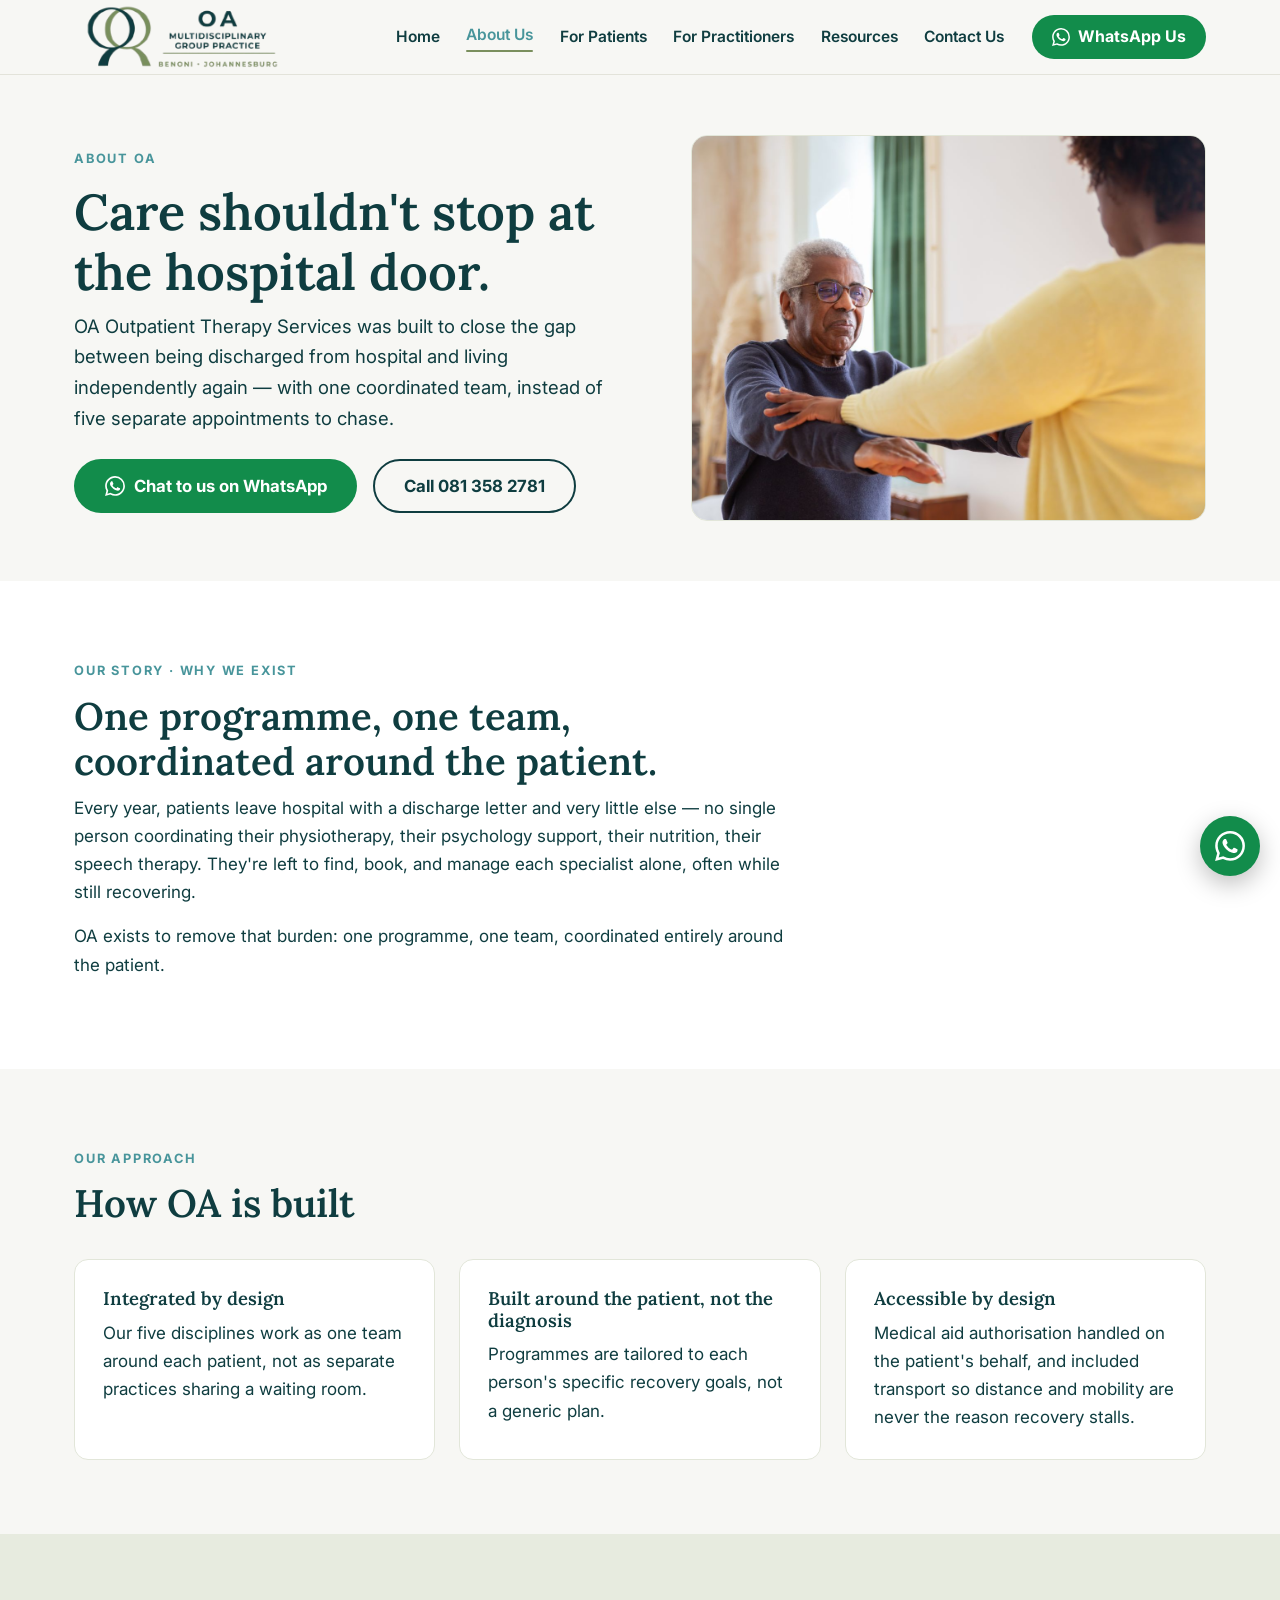
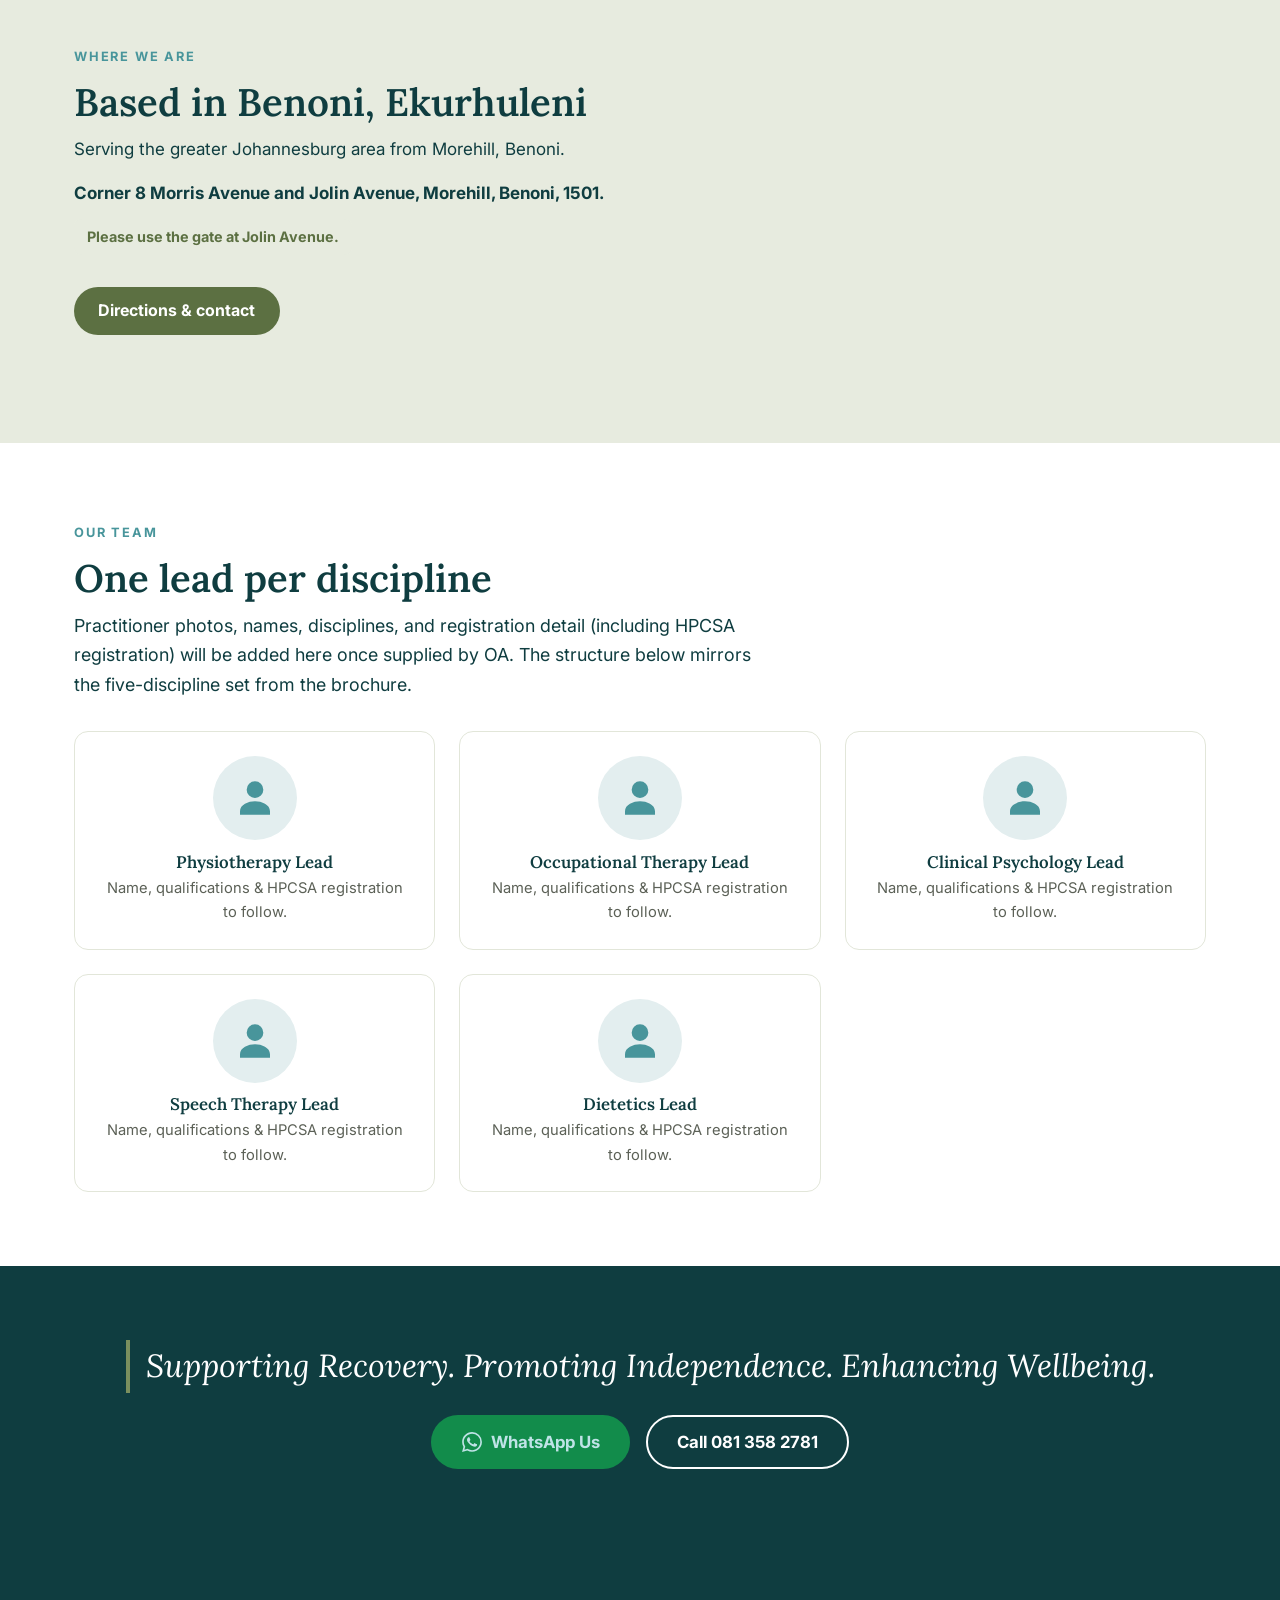
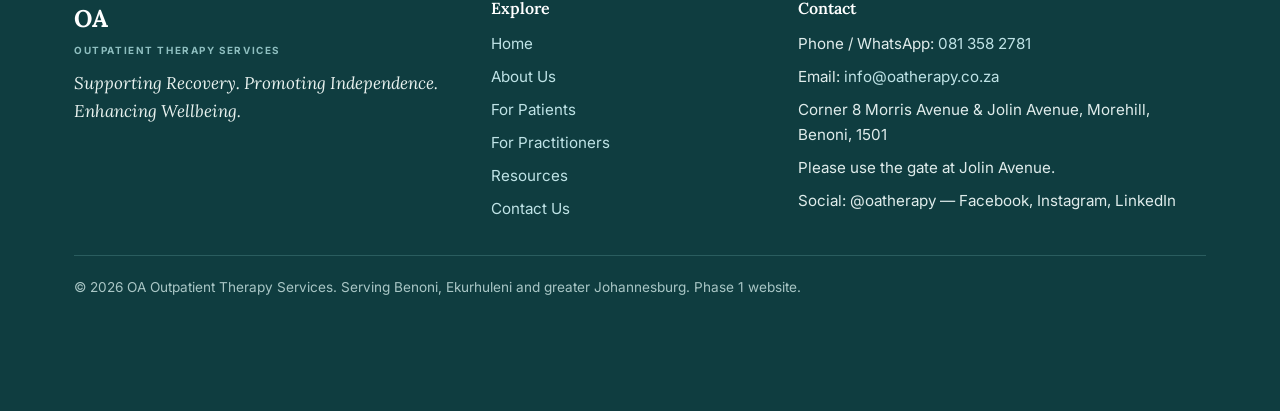
==== commit 39efd5f7: "Add files via upload" ====
--- a/about.html
+++ b/about.html
@@ -1,231 +1,225 @@
-<!DOCTYPE html>
-<html lang="en">
-<head>
-<meta charset="UTF-8">
-<meta name="viewport" content="width=device-width, initial-scale=1">
-<title>About OA Outpatient Therapy Services | Coordinated Recovery in Benoni</title>
-<meta name="description" content="OA Outpatient Therapy Services closes the gap between hospital discharge and independent living — one coordinated team across five therapy disciplines, based in Morehill, Benoni, serving greater Johannesburg.">
-<meta name="theme-color" content="#0F3D40">
-<meta property="og:title" content="About OA Outpatient Therapy Services">
-<meta property="og:description" content="Care shouldn't stop at the hospital door. One coordinated team, instead of five separate appointments to chase.">
-<meta property="og:type" content="website">
-<link rel="preconnect" href="https://fonts.googleapis.com">
-<link rel="preconnect" href="https://fonts.gstatic.com" crossorigin>
-<link href="https://fonts.googleapis.com/css2?family=Inter:wght@400;500;600;700&family=Lora:ital,wght@0,500;0,600;0,700;1,500;1,600&display=swap" rel="stylesheet">
-<link rel="stylesheet" href="assets/css/styles.css">
-</head>
-<body data-wa-msg="Hi, I'd like to know more about OA's programme.">
-
-<a class="skip" href="#main">Skip to content</a>
-
-<header class="site-header">
-  <div class="container header-inner">
-    <a class="brand" href="index.html" aria-label="OA Outpatient Therapy Services — home">
-      <svg class="brand-rings" viewBox="0 0 44 28" aria-hidden="true">
-        <circle cx="15" cy="14" r="11" fill="none" stroke="#0F3D40" stroke-width="3"/>
-        <circle cx="29" cy="14" r="11" fill="none" stroke="#7A8F5E" stroke-width="3"/>
-      </svg>
-      <span class="brand-text">
-        <span class="brand-mark">OA</span>
-        <span class="brand-sub">Outpatient Therapy Services</span>
-      </span>
-    </a>
-    <nav id="primary-nav" class="nav" aria-label="Primary">
-      <a class="navlink" href="index.html">Home</a>
-      <a class="navlink active" href="about.html">About Us</a>
-      <a class="navlink" href="services-patients.html">For Patients</a>
-      <a class="navlink" href="services-practitioners.html">For Practitioners</a>
-      <a class="navlink" href="resources.html">Resources</a>
-      <a class="navlink" href="contact.html">Contact Us</a>
-    </nav>
-    <a class="btn btn-wa header-wa js-wa" href="https://wa.me/27813582781" target="_blank" rel="noopener">
-      <svg class="i-wa" viewBox="0 0 24 24" aria-hidden="true"><path fill="currentColor" d="M17.472 14.382c-.297-.149-1.758-.867-2.03-.967-.273-.099-.471-.148-.67.15-.197.297-.767.966-.94 1.164-.173.199-.347.223-.644.075-.297-.15-1.255-.463-2.39-1.475-.883-.788-1.48-1.761-1.653-2.059-.173-.297-.018-.458.13-.606.134-.133.298-.347.446-.52.149-.174.198-.298.298-.497.099-.198.05-.371-.025-.52-.075-.149-.669-1.612-.916-2.207-.242-.579-.487-.5-.669-.51l-.57-.01c-.198 0-.52.074-.792.372-.272.297-1.04 1.016-1.04 2.479 0 1.462 1.065 2.875 1.213 3.074.149.198 2.096 3.2 5.077 4.487.71.306 1.263.489 1.694.625.712.227 1.36.195 1.872.118.571-.085 1.758-.719 2.006-1.413.247-.694.247-1.289.173-1.413-.074-.124-.272-.198-.57-.347m-5.421 7.403h-.004a9.87 9.87 0 0 1-5.031-1.378l-.361-.214-3.741.982.998-3.648-.235-.374a9.86 9.86 0 0 1-1.51-5.26c.001-5.45 4.436-9.884 9.888-9.884 2.64 0 5.122 1.03 6.988 2.898a9.825 9.825 0 0 1 2.893 6.994c-.003 5.45-4.437 9.884-9.885 9.884m8.413-18.297A11.815 11.815 0 0 0 12.05 0C5.495 0 .16 5.335.157 11.892c0 2.096.547 4.142 1.588 5.945L.057 24l6.305-1.654a11.882 11.882 0 0 0 5.683 1.448h.005c6.554 0 11.89-5.335 11.893-11.893a11.821 11.821 0 0 0-3.48-8.413Z"/></svg>
-      <span class="wa-label">WhatsApp Us</span>
-    </a>
-    <button class="nav-toggle" type="button" aria-label="Open menu" aria-expanded="false" aria-controls="primary-nav">
-      <span></span><span></span><span></span>
-    </button>
-  </div>
-</header>
-
-<main id="main">
-
-  <section class="hero bg-offwhite">
-    <div class="container hero-grid">
-      <div class="reveal">
-        <span class="eyebrow">About OA</span>
-        <h1>Care shouldn't stop at the hospital door.</h1>
-        <p class="subhead">OA Outpatient Therapy Services was built to close the gap between being discharged from hospital and living independently again — with one coordinated team, instead of five separate appointments to chase.</p>
-        <div class="hero-ctas">
-          <a class="btn btn-wa btn-lg js-wa" href="https://wa.me/27813582781" target="_blank" rel="noopener">
-            <svg viewBox="0 0 24 24" aria-hidden="true"><path fill="currentColor" d="M17.472 14.382c-.297-.149-1.758-.867-2.03-.967-.273-.099-.471-.148-.67.15-.197.297-.767.966-.94 1.164-.173.199-.347.223-.644.075-.297-.15-1.255-.463-2.39-1.475-.883-.788-1.48-1.761-1.653-2.059-.173-.297-.018-.458.13-.606.134-.133.298-.347.446-.52.149-.174.198-.298.298-.497.099-.198.05-.371-.025-.52-.075-.149-.669-1.612-.916-2.207-.242-.579-.487-.5-.669-.51l-.57-.01c-.198 0-.52.074-.792.372-.272.297-1.04 1.016-1.04 2.479 0 1.462 1.065 2.875 1.213 3.074.149.198 2.096 3.2 5.077 4.487.71.306 1.263.489 1.694.625.712.227 1.36.195 1.872.118.571-.085 1.758-.719 2.006-1.413.247-.694.247-1.289.173-1.413-.074-.124-.272-.198-.57-.347m-5.421 7.403h-.004a9.87 9.87 0 0 1-5.031-1.378l-.361-.214-3.741.982.998-3.648-.235-.374a9.86 9.86 0 0 1-1.51-5.26c.001-5.45 4.436-9.884 9.888-9.884 2.64 0 5.122 1.03 6.988 2.898a9.825 9.825 0 0 1 2.893 6.994c-.003 5.45-4.437 9.884-9.885 9.884m8.413-18.297A11.815 11.815 0 0 0 12.05 0C5.495 0 .16 5.335.157 11.892c0 2.096.547 4.142 1.588 5.945L.057 24l6.305-1.654a11.882 11.882 0 0 0 5.683 1.448h.005c6.554 0 11.89-5.335 11.893-11.893a11.821 11.821 0 0 0-3.48-8.413Z"/></svg>
-            Chat to us on WhatsApp
-          </a>
-          <a class="btn btn-outline btn-lg" href="tel:+27813582781">Call 081 358 2781</a>
-        </div>
-      </div>
-      <div class="reveal">
-        <figure class="photo">
-          <img src="assets/img/hero-about.jpg" alt="A therapist supporting an older man through gentle stretching exercises at home" loading="eager" width="1400" height="933">
-        </figure>
-      </div>
-    </div>
-  </section>
-
-  <section class="bg-white">
-    <div class="container">
-      <div class="reveal maxw-prose">
-        <span class="eyebrow">Our story · Why we exist</span>
-        <h2 class="section-title">One programme, one team, coordinated around the patient.</h2>
-        <p>Every year, patients leave hospital with a discharge letter and very little else — no single person coordinating their physiotherapy, their psychology support, their nutrition, their speech therapy. They're left to find, book, and manage each specialist alone, often while still recovering.</p>
-        <p>OA exists to remove that burden: one programme, one team, coordinated entirely around the patient.</p>
-      </div>
-    </div>
-  </section>
-
-  <section class="bg-offwhite">
-    <div class="container">
-      <div class="reveal">
-        <span class="eyebrow">Our approach</span>
-        <h2 class="section-title">How OA is built</h2>
-      </div>
-      <div class="pillars mt-2">
-        <div class="pillar reveal">
-          <h3>Integrated by design</h3>
-          <p>Our five disciplines work as one team around each patient, not as separate practices sharing a waiting room.</p>
-        </div>
-        <div class="pillar reveal">
-          <h3>Built around the patient, not the diagnosis</h3>
-          <p>Programmes are tailored to each person's specific recovery goals, not a generic plan.</p>
-        </div>
-        <div class="pillar reveal">
-          <h3>Accessible by design</h3>
-          <p>Medical aid authorisation handled on the patient's behalf, and included transport so distance and mobility are never the reason recovery stalls.</p>
-        </div>
-      </div>
-    </div>
-  </section>
-
-  <section class="bg-olive-tint">
-    <div class="container split-grid">
-      <div class="reveal">
-        <span class="eyebrow">Where we are</span>
-        <h2 class="section-title">Based in Benoni, Ekurhuleni</h2>
-        <p>Serving the greater Johannesburg area from Morehill, Benoni.</p>
-        <p><strong>Corner 8 Morris Avenue and Jolin Avenue, Morehill, Benoni, 1501.</strong><br>
-        <span class="map-note">Please use the gate at Jolin Avenue.</span></p>
-        <a class="btn btn-primary mt-1" href="contact.html">Directions &amp; contact</a>
-      </div>
-      <div class="reveal">
-        <iframe class="map-embed" loading="lazy" title="Map to OA Outpatient Therapy Services, Morehill, Benoni"
-          src="https://www.google.com/maps?q=8%20Morris%20Avenue%2C%20Morehill%2C%20Benoni%2C%201501&output=embed"></iframe>
-      </div>
-    </div>
-  </section>
-
-  <section class="bg-white">
-    <div class="container">
-      <div class="reveal">
-        <span class="eyebrow">Our team</span>
-        <h2 class="section-title">One lead per discipline</h2>
-        <p class="section-intro">Practitioner photos, names, disciplines, and registration detail (including HPCSA registration) will be added here once supplied by OA. The structure below mirrors the five-discipline set from the brochure.</p>
-      </div>
-      <div class="team-grid mt-2">
-        <div class="team-card reveal">
-          <div class="team-avatar"><svg viewBox="0 0 24 24" aria-hidden="true"><path fill="currentColor" d="M12 12a5 5 0 1 0-5-5 5 5 0 0 0 5 5zm0 2c-4 0-9 2-9 6v2h18v-2c0-4-5-6-9-6z"/></svg></div>
-          <h3>Physiotherapy Lead</h3>
-          <p>Name, qualifications &amp; HPCSA registration to follow.</p>
-        </div>
-        <div class="team-card reveal">
-          <div class="team-avatar"><svg viewBox="0 0 24 24" aria-hidden="true"><path fill="currentColor" d="M12 12a5 5 0 1 0-5-5 5 5 0 0 0 5 5zm0 2c-4 0-9 2-9 6v2h18v-2c0-4-5-6-9-6z"/></svg></div>
-          <h3>Occupational Therapy Lead</h3>
-          <p>Name, qualifications &amp; HPCSA registration to follow.</p>
-        </div>
-        <div class="team-card reveal">
-          <div class="team-avatar"><svg viewBox="0 0 24 24" aria-hidden="true"><path fill="currentColor" d="M12 12a5 5 0 1 0-5-5 5 5 0 0 0 5 5zm0 2c-4 0-9 2-9 6v2h18v-2c0-4-5-6-9-6z"/></svg></div>
-          <h3>Clinical Psychology Lead</h3>
-          <p>Name, qualifications &amp; HPCSA registration to follow.</p>
-        </div>
-        <div class="team-card reveal">
-          <div class="team-avatar"><svg viewBox="0 0 24 24" aria-hidden="true"><path fill="currentColor" d="M12 12a5 5 0 1 0-5-5 5 5 0 0 0 5 5zm0 2c-4 0-9 2-9 6v2h18v-2c0-4-5-6-9-6z"/></svg></div>
-          <h3>Speech Therapy Lead</h3>
-          <p>Name, qualifications &amp; HPCSA registration to follow.</p>
-        </div>
-        <div class="team-card reveal">
-          <div class="team-avatar"><svg viewBox="0 0 24 24" aria-hidden="true"><path fill="currentColor" d="M12 12a5 5 0 1 0-5-5 5 5 0 0 0 5 5zm0 2c-4 0-9 2-9 6v2h18v-2c0-4-5-6-9-6z"/></svg></div>
-          <h3>Dietetics Lead</h3>
-          <p>Name, qualifications &amp; HPCSA registration to follow.</p>
-        </div>
-      </div>
-    </div>
-  </section>
-
-  <section class="cta-band bg-teal-dark">
-    <div class="container">
-      <p class="tagline reveal">Supporting Recovery. Promoting Independence. Enhancing Wellbeing.</p>
-      <div class="band-actions reveal">
-        <a class="btn btn-wa btn-lg js-wa" href="https://wa.me/27813582781" target="_blank" rel="noopener">
-          <svg viewBox="0 0 24 24" aria-hidden="true"><path fill="currentColor" d="M17.472 14.382c-.297-.149-1.758-.867-2.03-.967-.273-.099-.471-.148-.67.15-.197.297-.767.966-.94 1.164-.173.199-.347.223-.644.075-.297-.15-1.255-.463-2.39-1.475-.883-.788-1.48-1.761-1.653-2.059-.173-.297-.018-.458.13-.606.134-.133.298-.347.446-.52.149-.174.198-.298.298-.497.099-.198.05-.371-.025-.52-.075-.149-.669-1.612-.916-2.207-.242-.579-.487-.5-.669-.51l-.57-.01c-.198 0-.52.074-.792.372-.272.297-1.04 1.016-1.04 2.479 0 1.462 1.065 2.875 1.213 3.074.149.198 2.096 3.2 5.077 4.487.71.306 1.263.489 1.694.625.712.227 1.36.195 1.872.118.571-.085 1.758-.719 2.006-1.413.247-.694.247-1.289.173-1.413-.074-.124-.272-.198-.57-.347m-5.421 7.403h-.004a9.87 9.87 0 0 1-5.031-1.378l-.361-.214-3.741.982.998-3.648-.235-.374a9.86 9.86 0 0 1-1.51-5.26c.001-5.45 4.436-9.884 9.888-9.884 2.64 0 5.122 1.03 6.988 2.898a9.825 9.825 0 0 1 2.893 6.994c-.003 5.45-4.437 9.884-9.885 9.884m8.413-18.297A11.815 11.815 0 0 0 12.05 0C5.495 0 .16 5.335.157 11.892c0 2.096.547 4.142 1.588 5.945L.057 24l6.305-1.654a11.882 11.882 0 0 0 5.683 1.448h.005c6.554 0 11.89-5.335 11.893-11.893a11.821 11.821 0 0 0-3.48-8.413Z"/></svg>
-          WhatsApp Us
-        </a>
-        <a class="btn btn-outline btn-lg" href="tel:+27813582781">Call 081 358 2781</a>
-      </div>
-    </div>
-  </section>
-
-</main>
-
-<footer class="site-footer">
-  <div class="container">
-    <div class="footer-grid">
-      <div class="footer-brand">
-        <span class="brand-mark">OA</span>
-        <span class="brand-sub">Outpatient Therapy Services</span>
-        <p class="footer-tagline">Supporting Recovery. Promoting Independence. Enhancing Wellbeing.</p>
-      </div>
-      <nav aria-label="Footer">
-        <h3 class="foot-h">Explore</h3>
-        <ul class="foot-links">
-          <li><a href="index.html">Home</a></li>
-          <li><a href="about.html">About Us</a></li>
-          <li><a href="services-patients.html">For Patients</a></li>
-          <li><a href="services-practitioners.html">For Practitioners</a></li>
-          <li><a href="resources.html">Resources</a></li>
-          <li><a href="contact.html">Contact Us</a></li>
-        </ul>
-      </nav>
-      <div>
-        <h3 class="foot-h">Contact</h3>
-        <ul class="foot-links">
-          <li>Phone / WhatsApp: <a href="tel:+27813582781">081 358 2781</a></li>
-          <li>Email: <a href="mailto:info@oatherapy.co.za">info@oatherapy.co.za</a></li>
-          <li>Corner 8 Morris Avenue &amp; Jolin Avenue, Morehill, Benoni, 1501</li>
-          <li>Please use the gate at Jolin Avenue.</li>
-          <li>Social: @oatherapy — Facebook, Instagram, LinkedIn</li>
-        </ul>
-      </div>
-    </div>
-    <div class="footer-bottom">
-      <p>&copy; 2026 OA Outpatient Therapy Services. Serving Benoni, Ekurhuleni and greater Johannesburg. Phase 1 website.</p>
-    </div>
-  </div>
-</footer>
-
-<a class="wa-fab js-wa" href="https://wa.me/27813582781" target="_blank" rel="noopener" aria-label="Chat to OA on WhatsApp">
-  <svg viewBox="0 0 24 24" aria-hidden="true"><path fill="currentColor" d="M17.472 14.382c-.297-.149-1.758-.867-2.03-.967-.273-.099-.471-.148-.67.15-.197.297-.767.966-.94 1.164-.173.199-.347.223-.644.075-.297-.15-1.255-.463-2.39-1.475-.883-.788-1.48-1.761-1.653-2.059-.173-.297-.018-.458.13-.606.134-.133.298-.347.446-.52.149-.174.198-.298.298-.497.099-.198.05-.371-.025-.52-.075-.149-.669-1.612-.916-2.207-.242-.579-.487-.5-.669-.51l-.57-.01c-.198 0-.52.074-.792.372-.272.297-1.04 1.016-1.04 2.479 0 1.462 1.065 2.875 1.213 3.074.149.198 2.096 3.2 5.077 4.487.71.306 1.263.489 1.694.625.712.227 1.36.195 1.872.118.571-.085 1.758-.719 2.006-1.413.247-.694.247-1.289.173-1.413-.074-.124-.272-.198-.57-.347m-5.421 7.403h-.004a9.87 9.87 0 0 1-5.031-1.378l-.361-.214-3.741.982.998-3.648-.235-.374a9.86 9.86 0 0 1-1.51-5.26c.001-5.45 4.436-9.884 9.888-9.884 2.64 0 5.122 1.03 6.988 2.898a9.825 9.825 0 0 1 2.893 6.994c-.003 5.45-4.437 9.884-9.885 9.884m8.413-18.297A11.815 11.815 0 0 0 12.05 0C5.495 0 .16 5.335.157 11.892c0 2.096.547 4.142 1.588 5.945L.057 24l6.305-1.654a11.882 11.882 0 0 0 5.683 1.448h.005c6.554 0 11.89-5.335 11.893-11.893a11.821 11.821 0 0 0-3.48-8.413Z"/></svg>
-</a>
-
-<div class="mobile-bar">
-  <a class="m-wa js-wa" href="https://wa.me/27813582781" target="_blank" rel="noopener">
-    <svg viewBox="0 0 24 24" aria-hidden="true"><path fill="currentColor" d="M17.472 14.382c-.297-.149-1.758-.867-2.03-.967-.273-.099-.471-.148-.67.15-.197.297-.767.966-.94 1.164-.173.199-.347.223-.644.075-.297-.15-1.255-.463-2.39-1.475-.883-.788-1.48-1.761-1.653-2.059-.173-.297-.018-.458.13-.606.134-.133.298-.347.446-.52.149-.174.198-.298.298-.497.099-.198.05-.371-.025-.52-.075-.149-.669-1.612-.916-2.207-.242-.579-.487-.5-.669-.51l-.57-.01c-.198 0-.52.074-.792.372-.272.297-1.04 1.016-1.04 2.479 0 1.462 1.065 2.875 1.213 3.074.149.198 2.096 3.2 5.077 4.487.71.306 1.263.489 1.694.625.712.227 1.36.195 1.872.118.571-.085 1.758-.719 2.006-1.413.247-.694.247-1.289.173-1.413-.074-.124-.272-.198-.57-.347m-5.421 7.403h-.004a9.87 9.87 0 0 1-5.031-1.378l-.361-.214-3.741.982.998-3.648-.235-.374a9.86 9.86 0 0 1-1.51-5.26c.001-5.45 4.436-9.884 9.888-9.884 2.64 0 5.122 1.03 6.988 2.898a9.825 9.825 0 0 1 2.893 6.994c-.003 5.45-4.437 9.884-9.885 9.884m8.413-18.297A11.815 11.815 0 0 0 12.05 0C5.495 0 .16 5.335.157 11.892c0 2.096.547 4.142 1.588 5.945L.057 24l6.305-1.654a11.882 11.882 0 0 0 5.683 1.448h.005c6.554 0 11.89-5.335 11.893-11.893a11.821 11.821 0 0 0-3.48-8.413Z"/></svg>
-    WhatsApp
-  </a>
-  <a class="m-call" href="tel:+27813582781">
-    <svg viewBox="0 0 24 24" aria-hidden="true"><path fill="currentColor" d="M6.62 10.79c1.44 2.83 3.76 5.14 6.59 6.59l2.2-2.2c.27-.27.67-.36 1.02-.24 1.12.37 2.33.57 3.57.57.55 0 1 .45 1 1V20c0 .55-.45 1-1 1-9.39 0-17-7.61-17-17 0-.55.45-1 1-1h3.5c.55 0 1 .45 1 1 0 1.25.2 2.45.57 3.57.11.35.03.74-.25 1.02l-2.2 2.2z"/></svg>
-    Call
-  </a>
-</div>
-
-<script src="assets/js/main.js"></script>
-</body>
-</html>
+<!DOCTYPE html>
+<html lang="en">
+<head>
+<meta charset="UTF-8">
+<meta name="viewport" content="width=device-width, initial-scale=1">
+<title>About OA Outpatient Therapy Services | Coordinated Recovery in Benoni</title>
+<meta name="description" content="OA Outpatient Therapy Services closes the gap between hospital discharge and independent living — one coordinated team across five therapy disciplines, based in Morehill, Benoni, serving greater Johannesburg.">
+<meta name="theme-color" content="#0F3D40">
+<meta property="og:title" content="About OA Outpatient Therapy Services">
+<meta property="og:description" content="Care shouldn't stop at the hospital door. One coordinated team, instead of five separate appointments to chase.">
+<meta property="og:type" content="website">
+<link rel="preconnect" href="https://fonts.googleapis.com">
+<link rel="preconnect" href="https://fonts.gstatic.com" crossorigin>
+<link href="https://fonts.googleapis.com/css2?family=Inter:wght@400;500;600;700&family=Lora:ital,wght@0,500;0,600;0,700;1,500;1,600&display=swap" rel="stylesheet">
+<link rel="stylesheet" href="assets/css/styles.css">
+</head>
+<body data-wa-msg="Hi, I'd like to know more about OA's programme.">
+
+<a class="skip" href="#main">Skip to content</a>
+
+<header class="site-header">
+  <div class="container header-inner">
+    <a class="brand" href="index.html" aria-label="OA Outpatient Therapy Services — home">
+      <img class="brand-logo" src="assets/img/logo.png" width="480" height="480"
+           alt="OA Outpatient Therapy Services">
+    </a>
+    <nav id="primary-nav" class="nav" aria-label="Primary">
+      <a class="navlink" href="index.html">Home</a>
+      <a class="navlink active" href="about.html">About Us</a>
+      <a class="navlink" href="services-patients.html">For Patients</a>
+      <a class="navlink" href="services-practitioners.html">For Practitioners</a>
+      <a class="navlink" href="resources.html">Resources</a>
+      <a class="navlink" href="contact.html">Contact Us</a>
+    </nav>
+    <a class="btn btn-wa header-wa js-wa" href="https://wa.me/27813582781" target="_blank" rel="noopener">
+      <svg class="i-wa" viewBox="0 0 24 24" aria-hidden="true"><path fill="currentColor" d="M17.472 14.382c-.297-.149-1.758-.867-2.03-.967-.273-.099-.471-.148-.67.15-.197.297-.767.966-.94 1.164-.173.199-.347.223-.644.075-.297-.15-1.255-.463-2.39-1.475-.883-.788-1.48-1.761-1.653-2.059-.173-.297-.018-.458.13-.606.134-.133.298-.347.446-.52.149-.174.198-.298.298-.497.099-.198.05-.371-.025-.52-.075-.149-.669-1.612-.916-2.207-.242-.579-.487-.5-.669-.51l-.57-.01c-.198 0-.52.074-.792.372-.272.297-1.04 1.016-1.04 2.479 0 1.462 1.065 2.875 1.213 3.074.149.198 2.096 3.2 5.077 4.487.71.306 1.263.489 1.694.625.712.227 1.36.195 1.872.118.571-.085 1.758-.719 2.006-1.413.247-.694.247-1.289.173-1.413-.074-.124-.272-.198-.57-.347m-5.421 7.403h-.004a9.87 9.87 0 0 1-5.031-1.378l-.361-.214-3.741.982.998-3.648-.235-.374a9.86 9.86 0 0 1-1.51-5.26c.001-5.45 4.436-9.884 9.888-9.884 2.64 0 5.122 1.03 6.988 2.898a9.825 9.825 0 0 1 2.893 6.994c-.003 5.45-4.437 9.884-9.885 9.884m8.413-18.297A11.815 11.815 0 0 0 12.05 0C5.495 0 .16 5.335.157 11.892c0 2.096.547 4.142 1.588 5.945L.057 24l6.305-1.654a11.882 11.882 0 0 0 5.683 1.448h.005c6.554 0 11.89-5.335 11.893-11.893a11.821 11.821 0 0 0-3.48-8.413Z"/></svg>
+      <span class="wa-label">WhatsApp Us</span>
+    </a>
+    <button class="nav-toggle" type="button" aria-label="Open menu" aria-expanded="false" aria-controls="primary-nav">
+      <span></span><span></span><span></span>
+    </button>
+  </div>
+</header>
+
+<main id="main">
+
+  <section class="hero bg-offwhite">
+    <div class="container hero-grid">
+      <div class="reveal">
+        <span class="eyebrow">About OA</span>
+        <h1>Care shouldn't stop at the hospital door.</h1>
+        <p class="subhead">OA Outpatient Therapy Services was built to close the gap between being discharged from hospital and living independently again — with one coordinated team, instead of five separate appointments to chase.</p>
+        <div class="hero-ctas">
+          <a class="btn btn-wa btn-lg js-wa" href="https://wa.me/27813582781" target="_blank" rel="noopener">
+            <svg viewBox="0 0 24 24" aria-hidden="true"><path fill="currentColor" d="M17.472 14.382c-.297-.149-1.758-.867-2.03-.967-.273-.099-.471-.148-.67.15-.197.297-.767.966-.94 1.164-.173.199-.347.223-.644.075-.297-.15-1.255-.463-2.39-1.475-.883-.788-1.48-1.761-1.653-2.059-.173-.297-.018-.458.13-.606.134-.133.298-.347.446-.52.149-.174.198-.298.298-.497.099-.198.05-.371-.025-.52-.075-.149-.669-1.612-.916-2.207-.242-.579-.487-.5-.669-.51l-.57-.01c-.198 0-.52.074-.792.372-.272.297-1.04 1.016-1.04 2.479 0 1.462 1.065 2.875 1.213 3.074.149.198 2.096 3.2 5.077 4.487.71.306 1.263.489 1.694.625.712.227 1.36.195 1.872.118.571-.085 1.758-.719 2.006-1.413.247-.694.247-1.289.173-1.413-.074-.124-.272-.198-.57-.347m-5.421 7.403h-.004a9.87 9.87 0 0 1-5.031-1.378l-.361-.214-3.741.982.998-3.648-.235-.374a9.86 9.86 0 0 1-1.51-5.26c.001-5.45 4.436-9.884 9.888-9.884 2.64 0 5.122 1.03 6.988 2.898a9.825 9.825 0 0 1 2.893 6.994c-.003 5.45-4.437 9.884-9.885 9.884m8.413-18.297A11.815 11.815 0 0 0 12.05 0C5.495 0 .16 5.335.157 11.892c0 2.096.547 4.142 1.588 5.945L.057 24l6.305-1.654a11.882 11.882 0 0 0 5.683 1.448h.005c6.554 0 11.89-5.335 11.893-11.893a11.821 11.821 0 0 0-3.48-8.413Z"/></svg>
+            Chat to us on WhatsApp
+          </a>
+          <a class="btn btn-outline btn-lg" href="tel:+27813582781">Call 081 358 2781</a>
+        </div>
+      </div>
+      <div class="reveal">
+        <figure class="photo">
+          <img src="assets/img/hero-about.jpg" alt="A therapist supporting an older man through gentle stretching exercises at home" loading="eager" width="1400" height="933">
+        </figure>
+      </div>
+    </div>
+  </section>
+
+  <section class="bg-white">
+    <div class="container">
+      <div class="reveal maxw-prose">
+        <span class="eyebrow">Our story · Why we exist</span>
+        <h2 class="section-title">One programme, one team, coordinated around the patient.</h2>
+        <p>Every year, patients leave hospital with a discharge letter and very little else — no single person coordinating their physiotherapy, their psychology support, their nutrition, their speech therapy. They're left to find, book, and manage each specialist alone, often while still recovering.</p>
+        <p>OA exists to remove that burden: one programme, one team, coordinated entirely around the patient.</p>
+      </div>
+    </div>
+  </section>
+
+  <section class="bg-offwhite">
+    <div class="container">
+      <div class="reveal">
+        <span class="eyebrow">Our approach</span>
+        <h2 class="section-title">How OA is built</h2>
+      </div>
+      <div class="pillars mt-2">
+        <div class="pillar reveal">
+          <h3>Integrated by design</h3>
+          <p>Our five disciplines work as one team around each patient, not as separate practices sharing a waiting room.</p>
+        </div>
+        <div class="pillar reveal">
+          <h3>Built around the patient, not the diagnosis</h3>
+          <p>Programmes are tailored to each person's specific recovery goals, not a generic plan.</p>
+        </div>
+        <div class="pillar reveal">
+          <h3>Accessible by design</h3>
+          <p>Medical aid authorisation handled on the patient's behalf, and included transport so distance and mobility are never the reason recovery stalls.</p>
+        </div>
+      </div>
+    </div>
+  </section>
+
+  <section class="bg-olive-tint">
+    <div class="container split-grid">
+      <div class="reveal">
+        <span class="eyebrow">Where we are</span>
+        <h2 class="section-title">Based in Benoni, Ekurhuleni</h2>
+        <p>Serving the greater Johannesburg area from Morehill, Benoni.</p>
+        <p><strong>Corner 8 Morris Avenue and Jolin Avenue, Morehill, Benoni, 1501.</strong><br>
+        <span class="map-note">Please use the gate at Jolin Avenue.</span></p>
+        <a class="btn btn-primary mt-1" href="contact.html">Directions &amp; contact</a>
+      </div>
+      <div class="reveal">
+        <iframe class="map-embed" loading="lazy" title="Map to OA Outpatient Therapy Services, Morehill, Benoni"
+          src="https://www.google.com/maps?q=8%20Morris%20Avenue%2C%20Morehill%2C%20Benoni%2C%201501&output=embed"></iframe>
+      </div>
+    </div>
+  </section>
+
+  <section class="bg-white">
+    <div class="container">
+      <div class="reveal">
+        <span class="eyebrow">Our team</span>
+        <h2 class="section-title">One lead per discipline</h2>
+        <p class="section-intro">Practitioner photos, names, disciplines, and registration detail (including HPCSA registration) will be added here once supplied by OA. The structure below mirrors the five-discipline set from the brochure.</p>
+      </div>
+      <div class="team-grid mt-2">
+        <div class="team-card reveal">
+          <div class="team-avatar"><svg viewBox="0 0 24 24" aria-hidden="true"><path fill="currentColor" d="M12 12a5 5 0 1 0-5-5 5 5 0 0 0 5 5zm0 2c-4 0-9 2-9 6v2h18v-2c0-4-5-6-9-6z"/></svg></div>
+          <h3>Physiotherapy Lead</h3>
+          <p>Name, qualifications &amp; HPCSA registration to follow.</p>
+        </div>
+        <div class="team-card reveal">
+          <div class="team-avatar"><svg viewBox="0 0 24 24" aria-hidden="true"><path fill="currentColor" d="M12 12a5 5 0 1 0-5-5 5 5 0 0 0 5 5zm0 2c-4 0-9 2-9 6v2h18v-2c0-4-5-6-9-6z"/></svg></div>
+          <h3>Occupational Therapy Lead</h3>
+          <p>Name, qualifications &amp; HPCSA registration to follow.</p>
+        </div>
+        <div class="team-card reveal">
+          <div class="team-avatar"><svg viewBox="0 0 24 24" aria-hidden="true"><path fill="currentColor" d="M12 12a5 5 0 1 0-5-5 5 5 0 0 0 5 5zm0 2c-4 0-9 2-9 6v2h18v-2c0-4-5-6-9-6z"/></svg></div>
+          <h3>Clinical Psychology Lead</h3>
+          <p>Name, qualifications &amp; HPCSA registration to follow.</p>
+        </div>
+        <div class="team-card reveal">
+          <div class="team-avatar"><svg viewBox="0 0 24 24" aria-hidden="true"><path fill="currentColor" d="M12 12a5 5 0 1 0-5-5 5 5 0 0 0 5 5zm0 2c-4 0-9 2-9 6v2h18v-2c0-4-5-6-9-6z"/></svg></div>
+          <h3>Speech Therapy Lead</h3>
+          <p>Name, qualifications &amp; HPCSA registration to follow.</p>
+        </div>
+        <div class="team-card reveal">
+          <div class="team-avatar"><svg viewBox="0 0 24 24" aria-hidden="true"><path fill="currentColor" d="M12 12a5 5 0 1 0-5-5 5 5 0 0 0 5 5zm0 2c-4 0-9 2-9 6v2h18v-2c0-4-5-6-9-6z"/></svg></div>
+          <h3>Dietetics Lead</h3>
+          <p>Name, qualifications &amp; HPCSA registration to follow.</p>
+        </div>
+      </div>
+    </div>
+  </section>
+
+  <section class="cta-band bg-teal-dark">
+    <div class="container">
+      <p class="tagline reveal">Supporting Recovery. Promoting Independence. Enhancing Wellbeing.</p>
+      <div class="band-actions reveal">
+        <a class="btn btn-wa btn-lg js-wa" href="https://wa.me/27813582781" target="_blank" rel="noopener">
+          <svg viewBox="0 0 24 24" aria-hidden="true"><path fill="currentColor" d="M17.472 14.382c-.297-.149-1.758-.867-2.03-.967-.273-.099-.471-.148-.67.15-.197.297-.767.966-.94 1.164-.173.199-.347.223-.644.075-.297-.15-1.255-.463-2.39-1.475-.883-.788-1.48-1.761-1.653-2.059-.173-.297-.018-.458.13-.606.134-.133.298-.347.446-.52.149-.174.198-.298.298-.497.099-.198.05-.371-.025-.52-.075-.149-.669-1.612-.916-2.207-.242-.579-.487-.5-.669-.51l-.57-.01c-.198 0-.52.074-.792.372-.272.297-1.04 1.016-1.04 2.479 0 1.462 1.065 2.875 1.213 3.074.149.198 2.096 3.2 5.077 4.487.71.306 1.263.489 1.694.625.712.227 1.36.195 1.872.118.571-.085 1.758-.719 2.006-1.413.247-.694.247-1.289.173-1.413-.074-.124-.272-.198-.57-.347m-5.421 7.403h-.004a9.87 9.87 0 0 1-5.031-1.378l-.361-.214-3.741.982.998-3.648-.235-.374a9.86 9.86 0 0 1-1.51-5.26c.001-5.45 4.436-9.884 9.888-9.884 2.64 0 5.122 1.03 6.988 2.898a9.825 9.825 0 0 1 2.893 6.994c-.003 5.45-4.437 9.884-9.885 9.884m8.413-18.297A11.815 11.815 0 0 0 12.05 0C5.495 0 .16 5.335.157 11.892c0 2.096.547 4.142 1.588 5.945L.057 24l6.305-1.654a11.882 11.882 0 0 0 5.683 1.448h.005c6.554 0 11.89-5.335 11.893-11.893a11.821 11.821 0 0 0-3.48-8.413Z"/></svg>
+          WhatsApp Us
+        </a>
+        <a class="btn btn-outline btn-lg" href="tel:+27813582781">Call 081 358 2781</a>
+      </div>
+    </div>
+  </section>
+
+</main>
+
+<footer class="site-footer">
+  <div class="container">
+    <div class="footer-grid">
+      <div class="footer-brand">
+        <span class="brand-mark">OA</span>
+        <span class="brand-sub">Outpatient Therapy Services</span>
+        <p class="footer-tagline">Supporting Recovery. Promoting Independence. Enhancing Wellbeing.</p>
+      </div>
+      <nav aria-label="Footer">
+        <h3 class="foot-h">Explore</h3>
+        <ul class="foot-links">
+          <li><a href="index.html">Home</a></li>
+          <li><a href="about.html">About Us</a></li>
+          <li><a href="services-patients.html">For Patients</a></li>
+          <li><a href="services-practitioners.html">For Practitioners</a></li>
+          <li><a href="resources.html">Resources</a></li>
+          <li><a href="contact.html">Contact Us</a></li>
+        </ul>
+      </nav>
+      <div>
+        <h3 class="foot-h">Contact</h3>
+        <ul class="foot-links">
+          <li>Phone / WhatsApp: <a href="tel:+27813582781">081 358 2781</a></li>
+          <li>Email: <a href="mailto:info@oatherapy.co.za">info@oatherapy.co.za</a></li>
+          <li>Corner 8 Morris Avenue &amp; Jolin Avenue, Morehill, Benoni, 1501</li>
+          <li>Please use the gate at Jolin Avenue.</li>
+          <li>Social: @oatherapy — Facebook, Instagram, LinkedIn</li>
+        </ul>
+      </div>
+    </div>
+    <div class="footer-bottom">
+      <p>&copy; 2026 OA Outpatient Therapy Services. Serving Benoni, Ekurhuleni and greater Johannesburg. Phase 1 website.</p>
+    </div>
+  </div>
+</footer>
+
+<a class="wa-fab js-wa" href="https://wa.me/27813582781" target="_blank" rel="noopener" aria-label="Chat to OA on WhatsApp">
+  <svg viewBox="0 0 24 24" aria-hidden="true"><path fill="currentColor" d="M17.472 14.382c-.297-.149-1.758-.867-2.03-.967-.273-.099-.471-.148-.67.15-.197.297-.767.966-.94 1.164-.173.199-.347.223-.644.075-.297-.15-1.255-.463-2.39-1.475-.883-.788-1.48-1.761-1.653-2.059-.173-.297-.018-.458.13-.606.134-.133.298-.347.446-.52.149-.174.198-.298.298-.497.099-.198.05-.371-.025-.52-.075-.149-.669-1.612-.916-2.207-.242-.579-.487-.5-.669-.51l-.57-.01c-.198 0-.52.074-.792.372-.272.297-1.04 1.016-1.04 2.479 0 1.462 1.065 2.875 1.213 3.074.149.198 2.096 3.2 5.077 4.487.71.306 1.263.489 1.694.625.712.227 1.36.195 1.872.118.571-.085 1.758-.719 2.006-1.413.247-.694.247-1.289.173-1.413-.074-.124-.272-.198-.57-.347m-5.421 7.403h-.004a9.87 9.87 0 0 1-5.031-1.378l-.361-.214-3.741.982.998-3.648-.235-.374a9.86 9.86 0 0 1-1.51-5.26c.001-5.45 4.436-9.884 9.888-9.884 2.64 0 5.122 1.03 6.988 2.898a9.825 9.825 0 0 1 2.893 6.994c-.003 5.45-4.437 9.884-9.885 9.884m8.413-18.297A11.815 11.815 0 0 0 12.05 0C5.495 0 .16 5.335.157 11.892c0 2.096.547 4.142 1.588 5.945L.057 24l6.305-1.654a11.882 11.882 0 0 0 5.683 1.448h.005c6.554 0 11.89-5.335 11.893-11.893a11.821 11.821 0 0 0-3.48-8.413Z"/></svg>
+</a>
+
+<div class="mobile-bar">
+  <a class="m-wa js-wa" href="https://wa.me/27813582781" target="_blank" rel="noopener">
+    <svg viewBox="0 0 24 24" aria-hidden="true"><path fill="currentColor" d="M17.472 14.382c-.297-.149-1.758-.867-2.03-.967-.273-.099-.471-.148-.67.15-.197.297-.767.966-.94 1.164-.173.199-.347.223-.644.075-.297-.15-1.255-.463-2.39-1.475-.883-.788-1.48-1.761-1.653-2.059-.173-.297-.018-.458.13-.606.134-.133.298-.347.446-.52.149-.174.198-.298.298-.497.099-.198.05-.371-.025-.52-.075-.149-.669-1.612-.916-2.207-.242-.579-.487-.5-.669-.51l-.57-.01c-.198 0-.52.074-.792.372-.272.297-1.04 1.016-1.04 2.479 0 1.462 1.065 2.875 1.213 3.074.149.198 2.096 3.2 5.077 4.487.71.306 1.263.489 1.694.625.712.227 1.36.195 1.872.118.571-.085 1.758-.719 2.006-1.413.247-.694.247-1.289.173-1.413-.074-.124-.272-.198-.57-.347m-5.421 7.403h-.004a9.87 9.87 0 0 1-5.031-1.378l-.361-.214-3.741.982.998-3.648-.235-.374a9.86 9.86 0 0 1-1.51-5.26c.001-5.45 4.436-9.884 9.888-9.884 2.64 0 5.122 1.03 6.988 2.898a9.825 9.825 0 0 1 2.893 6.994c-.003 5.45-4.437 9.884-9.885 9.884m8.413-18.297A11.815 11.815 0 0 0 12.05 0C5.495 0 .16 5.335.157 11.892c0 2.096.547 4.142 1.588 5.945L.057 24l6.305-1.654a11.882 11.882 0 0 0 5.683 1.448h.005c6.554 0 11.89-5.335 11.893-11.893a11.821 11.821 0 0 0-3.48-8.413Z"/></svg>
+    WhatsApp
+  </a>
+  <a class="m-call" href="tel:+27813582781">
+    <svg viewBox="0 0 24 24" aria-hidden="true"><path fill="currentColor" d="M6.62 10.79c1.44 2.83 3.76 5.14 6.59 6.59l2.2-2.2c.27-.27.67-.36 1.02-.24 1.12.37 2.33.57 3.57.57.55 0 1 .45 1 1V20c0 .55-.45 1-1 1-9.39 0-17-7.61-17-17 0-.55.45-1 1-1h3.5c.55 0 1 .45 1 1 0 1.25.2 2.45.57 3.57.11.35.03.74-.25 1.02l-2.2 2.2z"/></svg>
+    Call
+  </a>
+</div>
+
+<script src="assets/js/main.js"></script>
+</body>
+</html>
--- a/assets/css/styles.css
+++ b/assets/css/styles.css
@@ -1,575 +1,578 @@
-/* =========================================================
-   OA Outpatient Therapy Services — Phase 1 site styles
-   Brand tokens carried from the Z-fold brochure & referral deck
-   ========================================================= */
-
-:root {
-  --teal-dark: #0F3D40;
-  --olive: #7A8F5E;
-  --olive-deep: #5C7042;   /* darkened olive for accessible button text */
-  --teal-light: #48959B;
-  --olive-tint: #E7EBDF;
-  --teal-tint: #E3EEEF;
-  --offwhite: #F7F7F4;
-  --white: #FFFFFF;
-  --wa-green: #25D366;
-  --wa-green-deep: #128C4B; /* accessible WhatsApp green for text on green */
-  --line: #E2E6D9;
-  --maxw: 1180px;
-  --radius: 16px;
-  --shadow: 0 14px 34px rgba(15, 61, 64, 0.13);
-}
-
-* { box-sizing: border-box; }
-
-html { scroll-behavior: smooth; -webkit-text-size-adjust: 100%; }
-
-body {
-  margin: 0;
-  font-family: "Inter", "Segoe UI", "Helvetica Neue", Arial, sans-serif;
-  font-size: 17px;
-  line-height: 1.65;
-  color: var(--teal-dark);
-  background: var(--offwhite);
-  -webkit-font-smoothing: antialiased;
-}
-
-h1, h2, h3, h4 {
-  font-family: "Lora", Cambria, Georgia, "Times New Roman", serif;
-  color: var(--teal-dark);
-  line-height: 1.18;
-  font-weight: 600;
-  margin: 0 0 0.5em;
-}
-
-p { margin: 0 0 1rem; }
-img { max-width: 100%; display: block; }
-
-a { color: var(--teal-light); }
-a:hover { color: var(--teal-dark); }
-
-a:focus-visible,
-button:focus-visible,
-.btn:focus-visible,
-input:focus-visible,
-select:focus-visible,
-textarea:focus-visible,
-summary:focus-visible {
-  outline: 3px solid var(--teal-light);
-  outline-offset: 2px;
-  border-radius: 6px;
-}
-
-.container { max-width: var(--maxw); margin: 0 auto; padding: 0 24px; }
-
-section { padding: 74px 0; }
-@media (max-width: 700px) { section { padding: 48px 0; } }
-
-.eyebrow {
-  display: inline-block;
-  text-transform: uppercase;
-  letter-spacing: 0.14em;
-  font-size: 0.8rem;
-  font-weight: 700;
-  color: var(--teal-light);
-  margin-bottom: 0.8rem;
-}
-
-.section-title { font-size: clamp(1.6rem, 4vw, 2.4rem); margin-bottom: 0.6rem; }
-.section-intro { font-size: 1.12rem; max-width: 62ch; }
-.lead { font-size: 1.15rem; }
-.maxw-prose { max-width: 65ch; }
-.center { text-align: center; }
-.center .section-intro { margin-left: auto; margin-right: auto; }
-.mt-1 { margin-top: 1rem; }
-.mt-2 { margin-top: 2rem; }
-.mt-3 { margin-top: 3rem; }
-.grid-note { font-size: 0.85rem; color: #6a6f63; margin-top: 1rem; }
-
-/* ---------- Background pacing helpers ---------- */
-.bg-white { background: var(--white); }
-.bg-offwhite { background: var(--offwhite); }
-.bg-olive-tint { background: var(--olive-tint); }
-.bg-teal-tint { background: var(--teal-tint); }
-.bg-teal-dark { background: var(--teal-dark); color: #eaf3f0; }
-.bg-teal-dark h1, .bg-teal-dark h2, .bg-teal-dark h3, .bg-teal-dark .eyebrow { color: #fff; }
-.bg-teal-dark .eyebrow { color: #bfe3e6; }
-.bg-teal-dark a { color: #bfe3e6; }
-
-/* ---------- Buttons ---------- */
-.btn {
-  display: inline-flex;
-  align-items: center;
-  justify-content: center;
-  gap: 0.55rem;
-  min-height: 48px;
-  padding: 0.75rem 1.4rem;
-  border-radius: 999px;
-  font: 700 1rem/1.1 "Inter", sans-serif;
-  text-decoration: none;
-  border: 2px solid transparent;
-  cursor: pointer;
-  transition: transform 0.15s ease, box-shadow 0.15s ease, background 0.15s ease, color 0.15s ease;
-}
-.btn:active { transform: translateY(1px); }
-.btn svg { width: 20px; height: 20px; flex: none; }
-
-.btn-primary { background: var(--olive-deep); color: #fff; }
-.btn-primary:hover { background: #4b5b35; color: #fff; }
-
-.btn-outline { background: transparent; border-color: var(--teal-dark); color: var(--teal-dark); }
-.btn-outline:hover { background: var(--teal-dark); color: #fff; }
-
-.bg-teal-dark .btn-outline { border-color: #fff; color: #fff; }
-.bg-teal-dark .btn-outline:hover { background: #fff; color: var(--teal-dark); }
-
-.btn-wa { background: var(--wa-green-deep); color: #fff; }
-.btn-wa:hover { background: #0f7a41; color: #fff; }
-
-.btn-lg { min-height: 54px; padding: 0.9rem 1.8rem; font-size: 1.05rem; }
-.btn-block { width: 100%; }
-
-/* ---------- Header ---------- */
-.skip {
-  position: absolute; left: -9999px; top: 0;
-  background: #fff; color: var(--teal-dark);
-  padding: 0.7rem 1rem; z-index: 300; border-radius: 0 0 8px 0; font-weight: 700;
-}
-.skip:focus { left: 0; }
-
-.site-header {
-  position: sticky; top: 0; z-index: 150;
-  background: rgba(247, 247, 244, 0.94);
-  backdrop-filter: blur(8px);
-  border-bottom: 1px solid #e3e3da;
-  transition: box-shadow 0.2s ease;
-}
-.site-header.scrolled { box-shadow: 0 2px 16px rgba(15, 61, 64, 0.12); }
-
-.header-inner { display: flex; align-items: center; gap: 1rem; min-height: 74px; }
-
-.brand { display: flex; align-items: center; gap: 0.6rem; text-decoration: none; margin-right: auto; }
-.brand-rings { width: 44px; height: 28px; flex: none; }
-.brand-text { display: flex; flex-direction: column; line-height: 1; }
-.brand-mark {
-  font-family: "Lora", Cambria, Georgia, serif;
-  font-size: 1.5rem; font-weight: 700; color: var(--teal-dark); letter-spacing: 0.03em;
-}
-.brand-sub {
-  font-size: 0.62rem; text-transform: uppercase; letter-spacing: 0.16em;
-  color: var(--teal-light); font-weight: 700; margin-top: 3px;
-}
-
-.nav { display: flex; align-items: center; gap: 0.15rem; }
-.navlink {
-  padding: 0.6rem 0.75rem; border-radius: 8px; text-decoration: none;
-  color: var(--teal-dark); font-weight: 600; font-size: 0.97rem; white-space: nowrap;
-}
-.navlink:hover { background: var(--teal-tint); color: var(--teal-dark); }
-.navlink.active { color: var(--teal-light); }
-.navlink.active::after {
-  content: ""; display: block; height: 2px; background: var(--olive);
-  border-radius: 2px; margin-top: 3px;
-}
-
-.header-wa { min-height: 44px; padding: 0.6rem 1.1rem; }
-.header-wa .i-wa { width: 18px; height: 18px; }
-
-.nav-toggle {
-  display: none;
-  width: 44px; height: 44px;
-  border: 1.5px solid #cfd3c8; border-radius: 10px; background: #fff;
-  flex-direction: column; align-items: center; justify-content: center; gap: 4px; cursor: pointer;
-}
-.nav-toggle span { display: block; width: 20px; height: 2px; background: var(--teal-dark); border-radius: 2px; }
-
-@media (max-width: 1000px) {
-  .nav {
-    position: fixed; top: 74px; left: 0; right: 0;
-    background: var(--offwhite); border-bottom: 1px solid #ddd;
-    flex-direction: column; align-items: stretch; gap: 0;
-    padding: 0.4rem 24px 1.1rem; display: none;
-    box-shadow: 0 12px 24px rgba(15, 61, 64, 0.12);
-  }
-  .nav.open { display: flex; }
-  .navlink { padding: 0.95rem 0.4rem; border-bottom: 1px solid var(--line); border-radius: 0; }
-  .navlink.active::after { display: none; }
-  .nav-toggle { display: flex; }
-}
-@media (max-width: 460px) {
-  .header-wa .wa-label { display: none; }
-  .header-wa { padding: 0.6rem 0.8rem; }
-  .brand-sub { display: none; }
-}
-
-/* ---------- Hero ---------- */
-.hero { padding: 60px 0; }
-.hero-grid {
-  display: grid; grid-template-columns: 1.05fr 0.95fr; gap: 48px; align-items: center;
-}
-.hero h1 { font-size: clamp(2rem, 5.4vw, 3.15rem); margin-bottom: 0.6rem; }
-.hero .subhead { font-size: 1.16rem; max-width: 46ch; }
-.hero-ctas { display: flex; gap: 1rem; flex-wrap: wrap; margin-top: 1.6rem; }
-@media (max-width: 920px) {
-  .hero-grid { grid-template-columns: 1fr; gap: 28px; }
-  .hero .subhead { max-width: none; }
-}
-
-/* ---------- Real photography ---------- */
-.photo {
-  position: relative; margin: 0; overflow: hidden;
-  border-radius: var(--radius); border: 1px solid var(--line);
-  background: linear-gradient(135deg, var(--teal-tint), var(--olive-tint));
-  aspect-ratio: 4 / 3;
-}
-.photo img {
-  display: block; width: 100%; height: 100%; object-fit: cover;
-}
-.hero .photo { aspect-ratio: 4 / 3; }
-.split-grid .photo, .group .photo { aspect-ratio: 4 / 3; }
-.disc-card .photo {
-  border: none; border-bottom: 1px solid var(--line); border-radius: 0;
-  aspect-ratio: 3 / 2;
-}
-@media (max-width: 440px) {
-  .hero .photo, .split-grid .photo, .group .photo { aspect-ratio: 5 / 4; }
-}
-
-/* ---------- Photo placeholders (fallback, kept for any unset slots) ---------- */
-.photo-ph {
-  position: relative; border-radius: var(--radius); overflow: hidden;
-  background: linear-gradient(135deg, var(--teal-tint), var(--olive-tint));
-  border: 1px solid #dde3d8;
-  display: flex; flex-direction: column; align-items: center; justify-content: center;
-  text-align: center; padding: 24px; min-height: 280px; color: var(--teal-dark);
-}
-.photo-ph svg { width: 42px; height: 42px; opacity: 0.45; margin-bottom: 0.6rem; }
-.photo-ph .ph-role { font-weight: 700; font-size: 0.98rem; }
-.photo-ph .ph-note { font-size: 0.76rem; opacity: 0.7; margin-top: 0.2rem; }
-.hero .photo-ph { min-height: 400px; }
-.group .photo-ph {
-  background: linear-gradient(135deg, #134a4d, #1d5a52);
-  color: #dfeeea; border-color: #2b5f61;
-}
-
-/* ---------- Stat strip (signature 5 / 1 / 0) ---------- */
-.stats-grid { display: grid; grid-template-columns: repeat(3, 1fr); gap: 24px; text-align: center; }
-.stat .num {
-  font-family: "Lora", Cambria, serif; font-weight: 700;
-  font-size: clamp(2.8rem, 8vw, 4rem); color: var(--olive); line-height: 1;
-}
-.stat .label { font-weight: 600; margin-top: 0.4rem; }
-@media (max-width: 640px) { .stats-grid { grid-template-columns: 1fr; gap: 18px; } }
-
-/* ---------- Dual-path cards ---------- */
-.cards-2 { display: grid; grid-template-columns: 1fr 1fr; gap: 24px; }
-@media (max-width: 820px) { .cards-2 { grid-template-columns: 1fr; } }
-.cards-3 { display: grid; grid-template-columns: repeat(3, 1fr); gap: 24px; }
-@media (max-width: 920px) { .cards-3 { grid-template-columns: 1fr 1fr; } }
-@media (max-width: 640px) { .cards-3 { grid-template-columns: 1fr; } }
-.path-card {
-  background: #fff; border: 1px solid var(--line); border-radius: var(--radius);
-  padding: 32px; display: flex; flex-direction: column; gap: 0.7rem;
-  transition: transform 0.2s ease, box-shadow 0.2s ease;
-}
-.path-card:hover { transform: translateY(-4px); box-shadow: var(--shadow); }
-.path-card .kicker {
-  text-transform: uppercase; letter-spacing: 0.12em; font-size: 0.72rem;
-  font-weight: 700; color: var(--olive-deep);
-}
-.path-card h3 { font-size: 1.3rem; margin: 0; }
-.path-card .btn { margin-top: auto; align-self: flex-start; }
-
-.refer-panel {
-  background: var(--teal-dark); color: #eaf3f0; border-radius: var(--radius);
-  padding: 34px; margin-top: 24px;
-}
-.refer-panel h3 { color: #fff; }
-.list-dot { list-style: none; padding: 0; margin: 0; display: grid; gap: 14px; }
-.refer-panel .list-dot { grid-template-columns: 1fr 1fr; }
-.list-dot li { position: relative; padding-left: 1.6rem; }
-.list-dot li::before {
-  content: ""; position: absolute; left: 0; top: 0.62em;
-  width: 0.55rem; height: 0.55rem; background: var(--olive); border-radius: 50%;
-}
-@media (max-width: 720px) { .refer-panel .list-dot { grid-template-columns: 1fr; } }
-
-/* ---------- Pillars ---------- */
-.pillars { display: grid; grid-template-columns: repeat(3, 1fr); gap: 24px; }
-@media (max-width: 820px) { .pillars { grid-template-columns: 1fr; } }
-.pillar { background: #fff; border: 1px solid var(--line); border-radius: 14px; padding: 28px; }
-.pillar .icon { width: 40px; height: 40px; color: var(--olive-deep); margin-bottom: 0.7rem; }
-.pillar h3 { font-size: 1.15rem; }
-.pillar p { margin-bottom: 0; }
-
-/* ---------- Discipline cards ---------- */
-.disc-grid { display: grid; grid-template-columns: repeat(3, 1fr); gap: 24px; }
-@media (max-width: 920px) { .disc-grid { grid-template-columns: 1fr 1fr; } }
-@media (max-width: 600px) { .disc-grid { grid-template-columns: 1fr; } }
-.disc-card {
-  background: #fff; border: 1px solid var(--line); border-radius: var(--radius);
-  overflow: hidden; transition: transform 0.2s ease, box-shadow 0.2s ease, background 0.2s ease;
-}
-.disc-card:hover { transform: translateY(-4px); box-shadow: var(--shadow); background: var(--olive-tint); }
-.disc-card .photo-ph { border: none; border-bottom: 1px solid var(--line); border-radius: 0; min-height: 190px; }
-.disc-body { padding: 22px; }
-.disc-body h3 { font-size: 1.13rem; display: flex; align-items: center; gap: 0.55rem; margin-bottom: 0.35rem; }
-.disc-body p { margin-bottom: 0; }
-.disc-num {
-  flex: none; display: inline-flex; width: 1.85rem; height: 1.85rem;
-  background: var(--teal-tint); color: var(--teal-dark); border-radius: 50%;
-  align-items: center; justify-content: center; font-size: 0.9rem; font-weight: 700;
-  transition: background 0.2s ease, color 0.2s ease, transform 0.2s ease;
-}
-.disc-card:hover .disc-num { background: var(--olive); color: #fff; transform: translateX(2px); }
-
-/* ---------- Group therapy ---------- */
-.split-grid { display: grid; grid-template-columns: 1fr 1fr; gap: 44px; align-items: center; }
-@media (max-width: 920px) { .split-grid { grid-template-columns: 1fr; gap: 28px; } }
-.pullquote-lg {
-  font-family: "Lora", Cambria, serif; font-style: italic;
-  font-size: clamp(1.4rem, 3.5vw, 2rem); border-left: 4px solid var(--olive);
-  padding-left: 1rem; margin: 0 0 1rem;
-}
-
-/* ---------- Steps ---------- */
-.steps { display: grid; gap: 16px; max-width: 860px; }
-.step {
-  display: flex; gap: 1rem; background: #fff; border: 1px solid var(--line);
-  border-radius: 12px; padding: 20px;
-}
-.step .n {
-  flex: none; width: 2.4rem; height: 2.4rem; border-radius: 50%;
-  background: var(--olive-deep); color: #fff; display: flex; align-items: center;
-  justify-content: center; font-weight: 700; font-family: "Lora", serif;
-}
-.step h3 { font-size: 1.05rem; margin: 0 0 0.15rem; }
-.step p { margin: 0; }
-
-/* ---------- Problem list ---------- */
-.problem-list { list-style: none; padding: 0; margin: 0; display: grid; gap: 14px; max-width: 780px; }
-.problem-list li { position: relative; padding-left: 2.1rem; }
-.problem-list li::before {
-  content: "!"; position: absolute; left: 0; top: 0.1em;
-  width: 1.45rem; height: 1.45rem; background: var(--olive-tint); color: var(--olive-deep);
-  border-radius: 50%; display: flex; align-items: center; justify-content: center;
-  font-weight: 800; font-size: 0.85rem;
-}
-
-/* ---------- Benefit / audience cards ---------- */
-.cards-grid-2 { display: grid; grid-template-columns: 1fr 1fr; gap: 20px; }
-@media (max-width: 760px) { .cards-grid-2 { grid-template-columns: 1fr; } }
-.info-card { background: #fff; border: 1px solid var(--line); border-radius: 14px; padding: 24px; }
-.info-card h3 { font-size: 1.08rem; margin-bottom: 0.3rem; }
-.info-card p { margin-bottom: 0; }
-
-/* ---------- Team grid ---------- */
-.team-grid { display: grid; grid-template-columns: repeat(3, 1fr); gap: 24px; }
-@media (max-width: 820px) { .team-grid { grid-template-columns: 1fr 1fr; } }
-@media (max-width: 520px) { .team-grid { grid-template-columns: 1fr; } }
-.team-card { background: #fff; border: 1px solid var(--line); border-radius: 14px; padding: 24px; text-align: center; }
-.team-avatar {
-  width: 84px; height: 84px; border-radius: 50%; background: var(--teal-tint);
-  margin: 0 auto 0.8rem; display: flex; align-items: center; justify-content: center; color: var(--teal-light);
-}
-.team-avatar svg { width: 40px; height: 40px; }
-.team-card h3 { font-size: 1.05rem; margin-bottom: 0.2rem; }
-.team-card p { margin: 0; font-size: 0.92rem; color: #5c6157; }
-
-/* ---------- CTA band ---------- */
-.cta-band { text-align: center; }
-.cta-band .tagline {
-  font-family: "Lora", Cambria, serif; font-style: italic;
-  font-size: clamp(1.35rem, 3.4vw, 2rem);
-  border-left: 4px solid var(--olive); padding-left: 1rem;
-  display: inline-block; text-align: left; margin-bottom: 1.4rem; color: #fff;
-}
-.band-actions { display: flex; gap: 1rem; justify-content: center; flex-wrap: wrap; align-items: center; }
-.cta-band .addr { margin-top: 1.1rem; font-size: 0.95rem; color: #cfe3e3; }
-.cta-band .addr a { color: #eaf3f0; }
-
-/* ---------- Resources ---------- */
-.tabs {
-  display: inline-flex; background: var(--offwhite); border: 1px solid #dcdcd3;
-  border-radius: 999px; padding: 0.3rem; gap: 0.3rem; margin-bottom: 2rem;
-}
-.tab {
-  border: none; background: transparent; padding: 0.7rem 1.4rem; border-radius: 999px;
-  font: 700 0.98rem "Inter", sans-serif; cursor: pointer; color: var(--teal-dark); min-height: 44px;
-}
-.tab[aria-selected="true"] { background: var(--teal-dark); color: #fff; }
-.res-grid { display: grid; grid-template-columns: 1fr 1fr; gap: 20px; }
-@media (max-width: 760px) { .res-grid { grid-template-columns: 1fr; } }
-.res-card { background: #fff; border: 1px solid var(--line); border-radius: 14px; padding: 26px; }
-.res-card h3 { font-size: 1.12rem; margin-bottom: 0.35rem; }
-.res-card > p { margin-bottom: 0.5rem; }
-.res-card details { margin-top: 0.4rem; }
-.res-card summary { cursor: pointer; font-weight: 700; color: var(--teal-light); list-style: none; }
-.res-card summary::-webkit-details-marker { display: none; }
-.res-card summary::after { content: " +"; }
-.res-card details[open] summary::after { content: " –"; }
-.res-card details p { margin-top: 0.7rem; }
-.res-card .btn { margin-top: 0.6rem; }
-
-/* ---------- Contact ---------- */
-.contact-cols { display: grid; grid-template-columns: 1fr 1fr; gap: 44px; }
-@media (max-width: 860px) { .contact-cols { grid-template-columns: 1fr; } }
-.contact-list { list-style: none; padding: 0; margin: 0; display: grid; gap: 1rem; }
-.contact-list li { display: flex; gap: 0.8rem; align-items: flex-start; }
-.contact-list svg { width: 22px; height: 22px; color: var(--olive-deep); flex: none; margin-top: 0.15rem; }
-
-.form-grid { display: grid; grid-template-columns: 1fr 1fr; gap: 18px; }
-.form-row { display: flex; flex-direction: column; gap: 0.4rem; }
-.form-row.full { grid-column: 1 / -1; }
-@media (max-width: 640px) { .form-grid { grid-template-columns: 1fr; } }
-label { font-weight: 600; font-size: 0.95rem; }
-.req { color: #b23b3b; }
-input, select, textarea {
-  font: inherit; padding: 0.7rem 0.8rem; border: 1.5px solid #cfd3c8;
-  border-radius: 8px; background: #fff; min-height: 46px; color: var(--teal-dark); width: 100%;
-}
-textarea { min-height: 130px; resize: vertical; }
-input:focus, select:focus, textarea:focus { border-color: var(--teal-light); }
-.form-confirm {
-  background: var(--olive-tint); border: 1px solid #cdd6bf; border-radius: 12px;
-  padding: 26px; margin-top: 0.5rem;
-}
-.form-confirm .band-actions { justify-content: flex-start; margin-top: 1rem; }
-.form-note { font-size: 0.86rem; color: #5c6157; margin-top: 0.8rem; }
-
-.map-embed { width: 100%; aspect-ratio: 16 / 10; border: 0; border-radius: 14px; margin-top: 0.8rem; }
-.map-note {
-  display: inline-block; margin-top: 0.7rem; font-weight: 700; color: var(--olive-deep);
-  background: var(--olive-tint); padding: 0.4rem 0.8rem; border-radius: 8px; font-size: 0.9rem;
-}
-
-/* ---------- Footer ---------- */
-.site-footer { background: var(--teal-dark); color: #dfeceb; padding: 56px 0 96px; }
-.footer-grid { display: grid; grid-template-columns: 1.4fr 1fr 1.5fr; gap: 36px; }
-@media (max-width: 820px) { .footer-grid { grid-template-columns: 1fr; gap: 26px; } }
-.site-footer a { color: #bfe3e6; text-decoration: none; }
-.site-footer a:hover { text-decoration: underline; color: #fff; }
-.footer-brand .brand-mark { color: #fff; }
-.footer-brand .brand-sub { color: #8fbfc0; display: block; }
-.footer-tagline { font-family: "Lora", serif; font-style: italic; color: #eaf3f0; margin-top: 0.7rem; }
-.foot-h { color: #fff; font-size: 1rem; margin: 0 0 0.8rem; }
-.foot-links { list-style: none; padding: 0; margin: 0; display: grid; gap: 0.5rem; font-size: 0.95rem; }
-.footer-bottom {
-  border-top: 1px solid #2a5d5f; margin-top: 34px; padding-top: 20px;
-  font-size: 0.85rem; color: #a9c6c5;
-}
-
-/* ---------- Persistent WhatsApp / Call entry points ---------- */
-.wa-fab {
-  position: fixed; right: 20px; bottom: 24px; z-index: 140;
-  width: 60px; height: 60px; border-radius: 50%;
-  background: var(--wa-green-deep); color: #fff;
-  display: flex; align-items: center; justify-content: center;
-  box-shadow: 0 8px 24px rgba(0, 0, 0, 0.25); text-decoration: none;
-}
-.wa-fab svg { width: 30px; height: 30px; }
-@media (max-width: 1000px) { .wa-fab { display: none; } }
-
-@keyframes wapulse {
-  0%   { box-shadow: 0 8px 24px rgba(0,0,0,0.25), 0 0 0 0 rgba(18,140,75,0.5); }
-  70%  { box-shadow: 0 8px 24px rgba(0,0,0,0.25), 0 0 0 18px rgba(18,140,75,0); }
-  100% { box-shadow: 0 8px 24px rgba(0,0,0,0.25), 0 0 0 0 rgba(18,140,75,0); }
-}
-.wa-fab.pulse { animation: wapulse 1.6s ease-out 3; }
-
-.mobile-bar {
-  position: fixed; left: 0; right: 0; bottom: 0; z-index: 140;
-  display: none; grid-template-columns: 1fr 1fr; gap: 1px;
-  background: #2a5d5f; box-shadow: 0 -4px 16px rgba(0, 0, 0, 0.18);
-}
-.mobile-bar a {
-  display: flex; align-items: center; justify-content: center; gap: 0.5rem;
-  min-height: 56px; font-weight: 700; text-decoration: none; color: #fff;
-}
-.mobile-bar a svg { width: 20px; height: 20px; }
-.mobile-bar .m-wa { background: var(--wa-green-deep); }
-.mobile-bar .m-call { background: var(--teal-dark); }
-@media (max-width: 1000px) { .mobile-bar { display: grid; } }
-
-/* ---------- Scroll reveal ---------- */
-.js .reveal { opacity: 0; transform: translateY(18px); transition: opacity 0.3s ease, transform 0.3s ease; }
-.js .reveal.in { opacity: 1; transform: none; }
-
-@media (prefers-reduced-motion: reduce) {
-  * { animation-duration: 0.001ms !important; animation-iteration-count: 1 !important; transition-duration: 0.001ms !important; }
-  html { scroll-behavior: auto; }
-  .js .reveal { opacity: 1; transform: none; }
-}
-
-/* =========================================================
-   Mobile refinements — every layout collapses cleanly on
-   phones and small tablets; nothing scrolls sideways.
-   ========================================================= */
-
-/* Safety net: a stray wide child can never force horizontal scroll.
-   overflow-x: clip does not create a scroll container, so the
-   sticky header keeps working. */
-html { overflow-x: clip; }
-img, iframe, video, svg, table { max-width: 100%; }
-.btn { max-width: 100%; }
-
-/* Tablet / large phone: tighten oversized desktop spacing and let
-   the primary calls-to-action go full width so labels never clip. */
-@media (max-width: 960px) {
-  .hero { padding: 44px 0; }
-  .refer-panel { padding: 26px; }
-  .path-card { padding: 26px; }
-  .pillar { padding: 24px; }
-  .step { padding: 18px; }
-  .split-grid { gap: 24px; }
-  .hero .subhead { font-size: 1.08rem; }
-  .lead, .section-intro { font-size: 1.05rem; }
-  .site-footer { padding-bottom: 88px; } /* clear the fixed mobile bar */
-
-  .hero-ctas { width: 100%; }
-  .hero-ctas .btn { width: 100%; white-space: normal; text-align: center; }
-  .band-actions { width: 100%; }
-  .band-actions .btn { width: 100%; white-space: normal; text-align: center; }
-  .form-confirm .band-actions .btn { width: 100%; }
-}
-
-/* Small phone: the audience toggle spans the row instead of overflowing. */
-@media (max-width: 560px) {
-  .tabs { display: flex; width: 100%; }
-  .tab { flex: 1 1 0; padding: 0.7rem 0.5rem; text-align: center; }
-  .contact-list li { gap: 0.6rem; }
-}
-
-/* Narrow phone (≈360–400px): reduce gutters, headings and card padding. */
-@media (max-width: 440px) {
-  .container { padding: 0 16px; }
-  section { padding: 40px 0; }
-  .hero { padding: 36px 0; }
-
-  .hero h1 { font-size: clamp(1.7rem, 8.5vw, 2.15rem); }
-  .section-title { font-size: clamp(1.35rem, 6.5vw, 1.8rem); }
-  .pullquote-lg { font-size: 1.2rem; }
-  .cta-band .tagline { font-size: 1.2rem; }
-  .footer-tagline { font-size: 0.98rem; }
-
-  .refer-panel, .path-card, .pillar, .info-card,
-  .res-card, .form-confirm, .team-card { padding: 20px; }
-
-  .btn { padding: 0.7rem 1rem; font-size: 0.95rem; }
-  .btn-lg { min-height: 50px; padding: 0.8rem 1.1rem; font-size: 1rem; }
-
-  .brand-mark { font-size: 1.3rem; }
-  .brand-rings { width: 36px; height: 24px; }
-  .header-inner { gap: 0.6rem; min-height: 66px; }
-  .nav { top: 66px; }
-
-  .photo-ph { min-height: 220px; padding: 18px; }
-  .hero .photo-ph { min-height: 300px; }
-  .disc-card .photo-ph { min-height: 168px; }
-  .group .photo-ph { min-height: 260px; }
-
-  .stat .num { font-size: clamp(2.6rem, 15vw, 3.2rem); }
-  .steps .step { flex-direction: row; }
-  .refer-panel .list-dot { gap: 12px; }
-}
-
+/* =========================================================
+   OA Outpatient Therapy Services — Phase 1 site styles
+   Brand tokens carried from the Z-fold brochure & referral deck
+   ========================================================= */
+
+:root {
+  --teal-dark: #0F3D40;
+  --olive: #7A8F5E;
+  --olive-deep: #5C7042;   /* darkened olive for accessible button text */
+  --teal-light: #48959B;
+  --olive-tint: #E7EBDF;
+  --teal-tint: #E3EEEF;
+  --offwhite: #F7F7F4;
+  --white: #FFFFFF;
+  --wa-green: #25D366;
+  --wa-green-deep: #128C4B; /* accessible WhatsApp green for text on green */
+  --line: #E2E6D9;
+  --maxw: 1180px;
+  --radius: 16px;
+  --shadow: 0 14px 34px rgba(15, 61, 64, 0.13);
+}
+
+* { box-sizing: border-box; }
+
+html { scroll-behavior: smooth; -webkit-text-size-adjust: 100%; }
+
+body {
+  margin: 0;
+  font-family: "Inter", "Segoe UI", "Helvetica Neue", Arial, sans-serif;
+  font-size: 17px;
+  line-height: 1.65;
+  color: var(--teal-dark);
+  background: var(--offwhite);
+  -webkit-font-smoothing: antialiased;
+}
+
+h1, h2, h3, h4 {
+  font-family: "Lora", Cambria, Georgia, "Times New Roman", serif;
+  color: var(--teal-dark);
+  line-height: 1.18;
+  font-weight: 600;
+  margin: 0 0 0.5em;
+}
+
+p { margin: 0 0 1rem; }
+img { max-width: 100%; display: block; }
+
+a { color: var(--teal-light); }
+a:hover { color: var(--teal-dark); }
+
+a:focus-visible,
+button:focus-visible,
+.btn:focus-visible,
+input:focus-visible,
+select:focus-visible,
+textarea:focus-visible,
+summary:focus-visible {
+  outline: 3px solid var(--teal-light);
+  outline-offset: 2px;
+  border-radius: 6px;
+}
+
+.container { max-width: var(--maxw); margin: 0 auto; padding: 0 24px; }
+
+section { padding: 74px 0; }
+@media (max-width: 700px) { section { padding: 48px 0; } }
+
+.eyebrow {
+  display: inline-block;
+  text-transform: uppercase;
+  letter-spacing: 0.14em;
+  font-size: 0.8rem;
+  font-weight: 700;
+  color: var(--teal-light);
+  margin-bottom: 0.8rem;
+}
+
+.section-title { font-size: clamp(1.6rem, 4vw, 2.4rem); margin-bottom: 0.6rem; }
+.section-intro { font-size: 1.12rem; max-width: 62ch; }
+.lead { font-size: 1.15rem; }
+.maxw-prose { max-width: 65ch; }
+.center { text-align: center; }
+.center .section-intro { margin-left: auto; margin-right: auto; }
+.mt-1 { margin-top: 1rem; }
+.mt-2 { margin-top: 2rem; }
+.mt-3 { margin-top: 3rem; }
+.grid-note { font-size: 0.85rem; color: #6a6f63; margin-top: 1rem; }
+
+/* ---------- Background pacing helpers ---------- */
+.bg-white { background: var(--white); }
+.bg-offwhite { background: var(--offwhite); }
+.bg-olive-tint { background: var(--olive-tint); }
+.bg-teal-tint { background: var(--teal-tint); }
+.bg-teal-dark { background: var(--teal-dark); color: #eaf3f0; }
+.bg-teal-dark h1, .bg-teal-dark h2, .bg-teal-dark h3, .bg-teal-dark .eyebrow { color: #fff; }
+.bg-teal-dark .eyebrow { color: #bfe3e6; }
+.bg-teal-dark a { color: #bfe3e6; }
+
+/* ---------- Buttons ---------- */
+.btn {
+  display: inline-flex;
+  align-items: center;
+  justify-content: center;
+  gap: 0.55rem;
+  min-height: 48px;
+  padding: 0.75rem 1.4rem;
+  border-radius: 999px;
+  font: 700 1rem/1.1 "Inter", sans-serif;
+  text-decoration: none;
+  border: 2px solid transparent;
+  cursor: pointer;
+  transition: transform 0.15s ease, box-shadow 0.15s ease, background 0.15s ease, color 0.15s ease;
+}
+.btn:active { transform: translateY(1px); }
+.btn svg { width: 20px; height: 20px; flex: none; }
+
+.btn-primary { background: var(--olive-deep); color: #fff; }
+.btn-primary:hover { background: #4b5b35; color: #fff; }
+
+.btn-outline { background: transparent; border-color: var(--teal-dark); color: var(--teal-dark); }
+.btn-outline:hover { background: var(--teal-dark); color: #fff; }
+
+.bg-teal-dark .btn-outline { border-color: #fff; color: #fff; }
+.bg-teal-dark .btn-outline:hover { background: #fff; color: var(--teal-dark); }
+
+.btn-wa { background: var(--wa-green-deep); color: #fff; }
+.btn-wa:hover { background: #0f7a41; color: #fff; }
+
+.btn-lg { min-height: 54px; padding: 0.9rem 1.8rem; font-size: 1.05rem; }
+.btn-block { width: 100%; }
+
+/* ---------- Header ---------- */
+.skip {
+  position: absolute; left: -9999px; top: 0;
+  background: #fff; color: var(--teal-dark);
+  padding: 0.7rem 1rem; z-index: 300; border-radius: 0 0 8px 0; font-weight: 700;
+}
+.skip:focus { left: 0; }
+
+.site-header {
+  position: sticky; top: 0; z-index: 150;
+  background: rgba(247, 247, 244, 0.94);
+  backdrop-filter: blur(8px);
+  border-bottom: 1px solid #e3e3da;
+  transition: box-shadow 0.2s ease;
+}
+.site-header.scrolled { box-shadow: 0 2px 16px rgba(15, 61, 64, 0.12); }
+
+.header-inner { display: flex; align-items: center; gap: 1rem; min-height: 74px; }
+
+.brand { display: flex; align-items: center; gap: 0.6rem; text-decoration: none; margin-right: auto; }
+.brand-logo {
+  display: block; flex: none;
+  height: 64px; width: 224px;
+  object-fit: cover; object-position: center 50%;
+}
+.brand-mark {
+  font-family: "Lora", Cambria, Georgia, serif;
+  font-size: 1.5rem; font-weight: 700; color: var(--teal-dark); letter-spacing: 0.03em;
+}
+.brand-sub {
+  font-size: 0.62rem; text-transform: uppercase; letter-spacing: 0.16em;
+  color: var(--teal-light); font-weight: 700; margin-top: 3px;
+}
+
+.nav { display: flex; align-items: center; gap: 0.15rem; }
+.navlink {
+  padding: 0.6rem 0.75rem; border-radius: 8px; text-decoration: none;
+  color: var(--teal-dark); font-weight: 600; font-size: 0.97rem; white-space: nowrap;
+}
+.navlink:hover { background: var(--teal-tint); color: var(--teal-dark); }
+.navlink.active { color: var(--teal-light); }
+.navlink.active::after {
+  content: ""; display: block; height: 2px; background: var(--olive);
+  border-radius: 2px; margin-top: 3px;
+}
+
+.header-wa { min-height: 44px; padding: 0.6rem 1.1rem; }
+.header-wa .i-wa { width: 18px; height: 18px; }
+
+.nav-toggle {
+  display: none;
+  width: 44px; height: 44px;
+  border: 1.5px solid #cfd3c8; border-radius: 10px; background: #fff;
+  flex-direction: column; align-items: center; justify-content: center; gap: 4px; cursor: pointer;
+}
+.nav-toggle span { display: block; width: 20px; height: 2px; background: var(--teal-dark); border-radius: 2px; }
+
+@media (max-width: 1000px) {
+  .nav {
+    position: fixed; top: 74px; left: 0; right: 0;
+    background: var(--offwhite); border-bottom: 1px solid #ddd;
+    flex-direction: column; align-items: stretch; gap: 0;
+    padding: 0.4rem 24px 1.1rem; display: none;
+    box-shadow: 0 12px 24px rgba(15, 61, 64, 0.12);
+  }
+  .nav.open { display: flex; }
+  .navlink { padding: 0.95rem 0.4rem; border-bottom: 1px solid var(--line); border-radius: 0; }
+  .navlink.active::after { display: none; }
+  .nav-toggle { display: flex; }
+}
+@media (max-width: 460px) {
+  .header-wa .wa-label { display: none; }
+  .header-wa { padding: 0.6rem 0.8rem; }
+  .brand-sub { display: none; }
+}
+
+/* ---------- Hero ---------- */
+.hero { padding: 60px 0; }
+.hero-grid {
+  display: grid; grid-template-columns: 1.05fr 0.95fr; gap: 48px; align-items: center;
+}
+.hero h1 { font-size: clamp(2rem, 5.4vw, 3.15rem); margin-bottom: 0.6rem; }
+.hero .subhead { font-size: 1.16rem; max-width: 46ch; }
+.hero-ctas { display: flex; gap: 1rem; flex-wrap: wrap; margin-top: 1.6rem; }
+@media (max-width: 920px) {
+  .hero-grid { grid-template-columns: 1fr; gap: 28px; }
+  .hero .subhead { max-width: none; }
+}
+
+/* ---------- Real photography ---------- */
+.photo {
+  position: relative; margin: 0; overflow: hidden;
+  border-radius: var(--radius); border: 1px solid var(--line);
+  background: linear-gradient(135deg, var(--teal-tint), var(--olive-tint));
+  aspect-ratio: 4 / 3;
+}
+.photo img {
+  display: block; width: 100%; height: 100%; object-fit: cover;
+}
+.hero .photo { aspect-ratio: 4 / 3; }
+.split-grid .photo, .group .photo { aspect-ratio: 4 / 3; }
+.disc-card .photo {
+  border: none; border-bottom: 1px solid var(--line); border-radius: 0;
+  aspect-ratio: 3 / 2;
+}
+@media (max-width: 440px) {
+  .hero .photo, .split-grid .photo, .group .photo { aspect-ratio: 5 / 4; }
+}
+
+/* ---------- Photo placeholders (fallback, kept for any unset slots) ---------- */
+.photo-ph {
+  position: relative; border-radius: var(--radius); overflow: hidden;
+  background: linear-gradient(135deg, var(--teal-tint), var(--olive-tint));
+  border: 1px solid #dde3d8;
+  display: flex; flex-direction: column; align-items: center; justify-content: center;
+  text-align: center; padding: 24px; min-height: 280px; color: var(--teal-dark);
+}
+.photo-ph svg { width: 42px; height: 42px; opacity: 0.45; margin-bottom: 0.6rem; }
+.photo-ph .ph-role { font-weight: 700; font-size: 0.98rem; }
+.photo-ph .ph-note { font-size: 0.76rem; opacity: 0.7; margin-top: 0.2rem; }
+.hero .photo-ph { min-height: 400px; }
+.group .photo-ph {
+  background: linear-gradient(135deg, #134a4d, #1d5a52);
+  color: #dfeeea; border-color: #2b5f61;
+}
+
+/* ---------- Stat strip (signature 5 / 1 / 0) ---------- */
+.stats-grid { display: grid; grid-template-columns: repeat(3, 1fr); gap: 24px; text-align: center; }
+.stat .num {
+  font-family: "Lora", Cambria, serif; font-weight: 700;
+  font-size: clamp(2.8rem, 8vw, 4rem); color: var(--olive); line-height: 1;
+}
+.stat .label { font-weight: 600; margin-top: 0.4rem; }
+@media (max-width: 640px) { .stats-grid { grid-template-columns: 1fr; gap: 18px; } }
+
+/* ---------- Dual-path cards ---------- */
+.cards-2 { display: grid; grid-template-columns: 1fr 1fr; gap: 24px; }
+@media (max-width: 820px) { .cards-2 { grid-template-columns: 1fr; } }
+.cards-3 { display: grid; grid-template-columns: repeat(3, 1fr); gap: 24px; }
+@media (max-width: 920px) { .cards-3 { grid-template-columns: 1fr 1fr; } }
+@media (max-width: 640px) { .cards-3 { grid-template-columns: 1fr; } }
+.path-card {
+  background: #fff; border: 1px solid var(--line); border-radius: var(--radius);
+  padding: 32px; display: flex; flex-direction: column; gap: 0.7rem;
+  transition: transform 0.2s ease, box-shadow 0.2s ease;
+}
+.path-card:hover { transform: translateY(-4px); box-shadow: var(--shadow); }
+.path-card .kicker {
+  text-transform: uppercase; letter-spacing: 0.12em; font-size: 0.72rem;
+  font-weight: 700; color: var(--olive-deep);
+}
+.path-card h3 { font-size: 1.3rem; margin: 0; }
+.path-card .btn { margin-top: auto; align-self: flex-start; }
+
+.refer-panel {
+  background: var(--teal-dark); color: #eaf3f0; border-radius: var(--radius);
+  padding: 34px; margin-top: 24px;
+}
+.refer-panel h3 { color: #fff; }
+.list-dot { list-style: none; padding: 0; margin: 0; display: grid; gap: 14px; }
+.refer-panel .list-dot { grid-template-columns: 1fr 1fr; }
+.list-dot li { position: relative; padding-left: 1.6rem; }
+.list-dot li::before {
+  content: ""; position: absolute; left: 0; top: 0.62em;
+  width: 0.55rem; height: 0.55rem; background: var(--olive); border-radius: 50%;
+}
+@media (max-width: 720px) { .refer-panel .list-dot { grid-template-columns: 1fr; } }
+
+/* ---------- Pillars ---------- */
+.pillars { display: grid; grid-template-columns: repeat(3, 1fr); gap: 24px; }
+@media (max-width: 820px) { .pillars { grid-template-columns: 1fr; } }
+.pillar { background: #fff; border: 1px solid var(--line); border-radius: 14px; padding: 28px; }
+.pillar .icon { width: 40px; height: 40px; color: var(--olive-deep); margin-bottom: 0.7rem; }
+.pillar h3 { font-size: 1.15rem; }
+.pillar p { margin-bottom: 0; }
+
+/* ---------- Discipline cards ---------- */
+.disc-grid { display: grid; grid-template-columns: repeat(3, 1fr); gap: 24px; }
+@media (max-width: 920px) { .disc-grid { grid-template-columns: 1fr 1fr; } }
+@media (max-width: 600px) { .disc-grid { grid-template-columns: 1fr; } }
+.disc-card {
+  background: #fff; border: 1px solid var(--line); border-radius: var(--radius);
+  overflow: hidden; transition: transform 0.2s ease, box-shadow 0.2s ease, background 0.2s ease;
+}
+.disc-card:hover { transform: translateY(-4px); box-shadow: var(--shadow); background: var(--olive-tint); }
+.disc-card .photo-ph { border: none; border-bottom: 1px solid var(--line); border-radius: 0; min-height: 190px; }
+.disc-body { padding: 22px; }
+.disc-body h3 { font-size: 1.13rem; display: flex; align-items: center; gap: 0.55rem; margin-bottom: 0.35rem; }
+.disc-body p { margin-bottom: 0; }
+.disc-num {
+  flex: none; display: inline-flex; width: 1.85rem; height: 1.85rem;
+  background: var(--teal-tint); color: var(--teal-dark); border-radius: 50%;
+  align-items: center; justify-content: center; font-size: 0.9rem; font-weight: 700;
+  transition: background 0.2s ease, color 0.2s ease, transform 0.2s ease;
+}
+.disc-card:hover .disc-num { background: var(--olive); color: #fff; transform: translateX(2px); }
+
+/* ---------- Group therapy ---------- */
+.split-grid { display: grid; grid-template-columns: 1fr 1fr; gap: 44px; align-items: center; }
+@media (max-width: 920px) { .split-grid { grid-template-columns: 1fr; gap: 28px; } }
+.pullquote-lg {
+  font-family: "Lora", Cambria, serif; font-style: italic;
+  font-size: clamp(1.4rem, 3.5vw, 2rem); border-left: 4px solid var(--olive);
+  padding-left: 1rem; margin: 0 0 1rem;
+}
+
+/* ---------- Steps ---------- */
+.steps { display: grid; gap: 16px; max-width: 860px; }
+.step {
+  display: flex; gap: 1rem; background: #fff; border: 1px solid var(--line);
+  border-radius: 12px; padding: 20px;
+}
+.step .n {
+  flex: none; width: 2.4rem; height: 2.4rem; border-radius: 50%;
+  background: var(--olive-deep); color: #fff; display: flex; align-items: center;
+  justify-content: center; font-weight: 700; font-family: "Lora", serif;
+}
+.step h3 { font-size: 1.05rem; margin: 0 0 0.15rem; }
+.step p { margin: 0; }
+
+/* ---------- Problem list ---------- */
+.problem-list { list-style: none; padding: 0; margin: 0; display: grid; gap: 14px; max-width: 780px; }
+.problem-list li { position: relative; padding-left: 2.1rem; }
+.problem-list li::before {
+  content: "!"; position: absolute; left: 0; top: 0.1em;
+  width: 1.45rem; height: 1.45rem; background: var(--olive-tint); color: var(--olive-deep);
+  border-radius: 50%; display: flex; align-items: center; justify-content: center;
+  font-weight: 800; font-size: 0.85rem;
+}
+
+/* ---------- Benefit / audience cards ---------- */
+.cards-grid-2 { display: grid; grid-template-columns: 1fr 1fr; gap: 20px; }
+@media (max-width: 760px) { .cards-grid-2 { grid-template-columns: 1fr; } }
+.info-card { background: #fff; border: 1px solid var(--line); border-radius: 14px; padding: 24px; }
+.info-card h3 { font-size: 1.08rem; margin-bottom: 0.3rem; }
+.info-card p { margin-bottom: 0; }
+
+/* ---------- Team grid ---------- */
+.team-grid { display: grid; grid-template-columns: repeat(3, 1fr); gap: 24px; }
+@media (max-width: 820px) { .team-grid { grid-template-columns: 1fr 1fr; } }
+@media (max-width: 520px) { .team-grid { grid-template-columns: 1fr; } }
+.team-card { background: #fff; border: 1px solid var(--line); border-radius: 14px; padding: 24px; text-align: center; }
+.team-avatar {
+  width: 84px; height: 84px; border-radius: 50%; background: var(--teal-tint);
+  margin: 0 auto 0.8rem; display: flex; align-items: center; justify-content: center; color: var(--teal-light);
+}
+.team-avatar svg { width: 40px; height: 40px; }
+.team-card h3 { font-size: 1.05rem; margin-bottom: 0.2rem; }
+.team-card p { margin: 0; font-size: 0.92rem; color: #5c6157; }
+
+/* ---------- CTA band ---------- */
+.cta-band { text-align: center; }
+.cta-band .tagline {
+  font-family: "Lora", Cambria, serif; font-style: italic;
+  font-size: clamp(1.35rem, 3.4vw, 2rem);
+  border-left: 4px solid var(--olive); padding-left: 1rem;
+  display: inline-block; text-align: left; margin-bottom: 1.4rem; color: #fff;
+}
+.band-actions { display: flex; gap: 1rem; justify-content: center; flex-wrap: wrap; align-items: center; }
+.cta-band .addr { margin-top: 1.1rem; font-size: 0.95rem; color: #cfe3e3; }
+.cta-band .addr a { color: #eaf3f0; }
+
+/* ---------- Resources ---------- */
+.tabs {
+  display: inline-flex; background: var(--offwhite); border: 1px solid #dcdcd3;
+  border-radius: 999px; padding: 0.3rem; gap: 0.3rem; margin-bottom: 2rem;
+}
+.tab {
+  border: none; background: transparent; padding: 0.7rem 1.4rem; border-radius: 999px;
+  font: 700 0.98rem "Inter", sans-serif; cursor: pointer; color: var(--teal-dark); min-height: 44px;
+}
+.tab[aria-selected="true"] { background: var(--teal-dark); color: #fff; }
+.res-grid { display: grid; grid-template-columns: 1fr 1fr; gap: 20px; }
+@media (max-width: 760px) { .res-grid { grid-template-columns: 1fr; } }
+.res-card { background: #fff; border: 1px solid var(--line); border-radius: 14px; padding: 26px; }
+.res-card h3 { font-size: 1.12rem; margin-bottom: 0.35rem; }
+.res-card > p { margin-bottom: 0.5rem; }
+.res-card details { margin-top: 0.4rem; }
+.res-card summary { cursor: pointer; font-weight: 700; color: var(--teal-light); list-style: none; }
+.res-card summary::-webkit-details-marker { display: none; }
+.res-card summary::after { content: " +"; }
+.res-card details[open] summary::after { content: " –"; }
+.res-card details p { margin-top: 0.7rem; }
+.res-card .btn { margin-top: 0.6rem; }
+
+/* ---------- Contact ---------- */
+.contact-cols { display: grid; grid-template-columns: 1fr 1fr; gap: 44px; }
+@media (max-width: 860px) { .contact-cols { grid-template-columns: 1fr; } }
+.contact-list { list-style: none; padding: 0; margin: 0; display: grid; gap: 1rem; }
+.contact-list li { display: flex; gap: 0.8rem; align-items: flex-start; }
+.contact-list svg { width: 22px; height: 22px; color: var(--olive-deep); flex: none; margin-top: 0.15rem; }
+
+.form-grid { display: grid; grid-template-columns: 1fr 1fr; gap: 18px; }
+.form-row { display: flex; flex-direction: column; gap: 0.4rem; }
+.form-row.full { grid-column: 1 / -1; }
+@media (max-width: 640px) { .form-grid { grid-template-columns: 1fr; } }
+label { font-weight: 600; font-size: 0.95rem; }
+.req { color: #b23b3b; }
+input, select, textarea {
+  font: inherit; padding: 0.7rem 0.8rem; border: 1.5px solid #cfd3c8;
+  border-radius: 8px; background: #fff; min-height: 46px; color: var(--teal-dark); width: 100%;
+}
+textarea { min-height: 130px; resize: vertical; }
+input:focus, select:focus, textarea:focus { border-color: var(--teal-light); }
+.form-confirm {
+  background: var(--olive-tint); border: 1px solid #cdd6bf; border-radius: 12px;
+  padding: 26px; margin-top: 0.5rem;
+}
+.form-confirm .band-actions { justify-content: flex-start; margin-top: 1rem; }
+.form-note { font-size: 0.86rem; color: #5c6157; margin-top: 0.8rem; }
+
+.map-embed { width: 100%; aspect-ratio: 16 / 10; border: 0; border-radius: 14px; margin-top: 0.8rem; }
+.map-note {
+  display: inline-block; margin-top: 0.7rem; font-weight: 700; color: var(--olive-deep);
+  background: var(--olive-tint); padding: 0.4rem 0.8rem; border-radius: 8px; font-size: 0.9rem;
+}
+
+/* ---------- Footer ---------- */
+.site-footer { background: var(--teal-dark); color: #dfeceb; padding: 56px 0 96px; }
+.footer-grid { display: grid; grid-template-columns: 1.4fr 1fr 1.5fr; gap: 36px; }
+@media (max-width: 820px) { .footer-grid { grid-template-columns: 1fr; gap: 26px; } }
+.site-footer a { color: #bfe3e6; text-decoration: none; }
+.site-footer a:hover { text-decoration: underline; color: #fff; }
+.footer-brand .brand-mark { color: #fff; }
+.footer-brand .brand-sub { color: #8fbfc0; display: block; }
+.footer-tagline { font-family: "Lora", serif; font-style: italic; color: #eaf3f0; margin-top: 0.7rem; }
+.foot-h { color: #fff; font-size: 1rem; margin: 0 0 0.8rem; }
+.foot-links { list-style: none; padding: 0; margin: 0; display: grid; gap: 0.5rem; font-size: 0.95rem; }
+.footer-bottom {
+  border-top: 1px solid #2a5d5f; margin-top: 34px; padding-top: 20px;
+  font-size: 0.85rem; color: #a9c6c5;
+}
+
+/* ---------- Persistent WhatsApp / Call entry points ---------- */
+.wa-fab {
+  position: fixed; right: 20px; bottom: 24px; z-index: 140;
+  width: 60px; height: 60px; border-radius: 50%;
+  background: var(--wa-green-deep); color: #fff;
+  display: flex; align-items: center; justify-content: center;
+  box-shadow: 0 8px 24px rgba(0, 0, 0, 0.25); text-decoration: none;
+}
+.wa-fab svg { width: 30px; height: 30px; }
+@media (max-width: 1000px) { .wa-fab { display: none; } }
+
+@keyframes wapulse {
+  0%   { box-shadow: 0 8px 24px rgba(0,0,0,0.25), 0 0 0 0 rgba(18,140,75,0.5); }
+  70%  { box-shadow: 0 8px 24px rgba(0,0,0,0.25), 0 0 0 18px rgba(18,140,75,0); }
+  100% { box-shadow: 0 8px 24px rgba(0,0,0,0.25), 0 0 0 0 rgba(18,140,75,0); }
+}
+.wa-fab.pulse { animation: wapulse 1.6s ease-out 3; }
+
+.mobile-bar {
+  position: fixed; left: 0; right: 0; bottom: 0; z-index: 140;
+  display: none; grid-template-columns: 1fr 1fr; gap: 1px;
+  background: #2a5d5f; box-shadow: 0 -4px 16px rgba(0, 0, 0, 0.18);
+}
+.mobile-bar a {
+  display: flex; align-items: center; justify-content: center; gap: 0.5rem;
+  min-height: 56px; font-weight: 700; text-decoration: none; color: #fff;
+}
+.mobile-bar a svg { width: 20px; height: 20px; }
+.mobile-bar .m-wa { background: var(--wa-green-deep); }
+.mobile-bar .m-call { background: var(--teal-dark); }
+@media (max-width: 1000px) { .mobile-bar { display: grid; } }
+
+/* ---------- Scroll reveal ---------- */
+.js .reveal { opacity: 0; transform: translateY(18px); transition: opacity 0.3s ease, transform 0.3s ease; }
+.js .reveal.in { opacity: 1; transform: none; }
+
+@media (prefers-reduced-motion: reduce) {
+  * { animation-duration: 0.001ms !important; animation-iteration-count: 1 !important; transition-duration: 0.001ms !important; }
+  html { scroll-behavior: auto; }
+  .js .reveal { opacity: 1; transform: none; }
+}
+
+/* =========================================================
+   Mobile refinements — every layout collapses cleanly on
+   phones and small tablets; nothing scrolls sideways.
+   ========================================================= */
+
+/* Safety net: a stray wide child can never force horizontal scroll.
+   overflow-x: clip does not create a scroll container, so the
+   sticky header keeps working. */
+html { overflow-x: clip; }
+img, iframe, video, svg, table { max-width: 100%; }
+.btn { max-width: 100%; }
+
+/* Tablet / large phone: tighten oversized desktop spacing and let
+   the primary calls-to-action go full width so labels never clip. */
+@media (max-width: 960px) {
+  .hero { padding: 44px 0; }
+  .refer-panel { padding: 26px; }
+  .path-card { padding: 26px; }
+  .pillar { padding: 24px; }
+  .step { padding: 18px; }
+  .split-grid { gap: 24px; }
+  .hero .subhead { font-size: 1.08rem; }
+  .lead, .section-intro { font-size: 1.05rem; }
+  .site-footer { padding-bottom: 88px; } /* clear the fixed mobile bar */
+
+  .hero-ctas { width: 100%; }
+  .hero-ctas .btn { width: 100%; white-space: normal; text-align: center; }
+  .band-actions { width: 100%; }
+  .band-actions .btn { width: 100%; white-space: normal; text-align: center; }
+  .form-confirm .band-actions .btn { width: 100%; }
+}
+
+/* Small phone: the audience toggle spans the row instead of overflowing. */
+@media (max-width: 560px) {
+  .tabs { display: flex; width: 100%; }
+  .tab { flex: 1 1 0; padding: 0.7rem 0.5rem; text-align: center; }
+  .contact-list li { gap: 0.6rem; }
+}
+
+/* Narrow phone (≈360–400px): reduce gutters, headings and card padding. */
+@media (max-width: 440px) {
+  .container { padding: 0 16px; }
+  section { padding: 40px 0; }
+  .hero { padding: 36px 0; }
+
+  .hero h1 { font-size: clamp(1.7rem, 8.5vw, 2.15rem); }
+  .section-title { font-size: clamp(1.35rem, 6.5vw, 1.8rem); }
+  .pullquote-lg { font-size: 1.2rem; }
+  .cta-band .tagline { font-size: 1.2rem; }
+  .footer-tagline { font-size: 0.98rem; }
+
+  .refer-panel, .path-card, .pillar, .info-card,
+  .res-card, .form-confirm, .team-card { padding: 20px; }
+
+  .btn { padding: 0.7rem 1rem; font-size: 0.95rem; }
+  .btn-lg { min-height: 50px; padding: 0.8rem 1.1rem; font-size: 1rem; }
+
+  .brand-mark { font-size: 1.3rem; }
+  .brand-logo { height: 52px; width: 182px; }
+  .header-inner { gap: 0.6rem; min-height: 66px; }
+  .nav { top: 66px; }
+
+  .photo-ph { min-height: 220px; padding: 18px; }
+  .hero .photo-ph { min-height: 300px; }
+  .disc-card .photo-ph { min-height: 168px; }
+  .group .photo-ph { min-height: 260px; }
+
+  .stat .num { font-size: clamp(2.6rem, 15vw, 3.2rem); }
+  .steps .step { flex-direction: row; }
+  .refer-panel .list-dot { gap: 12px; }
+}
+
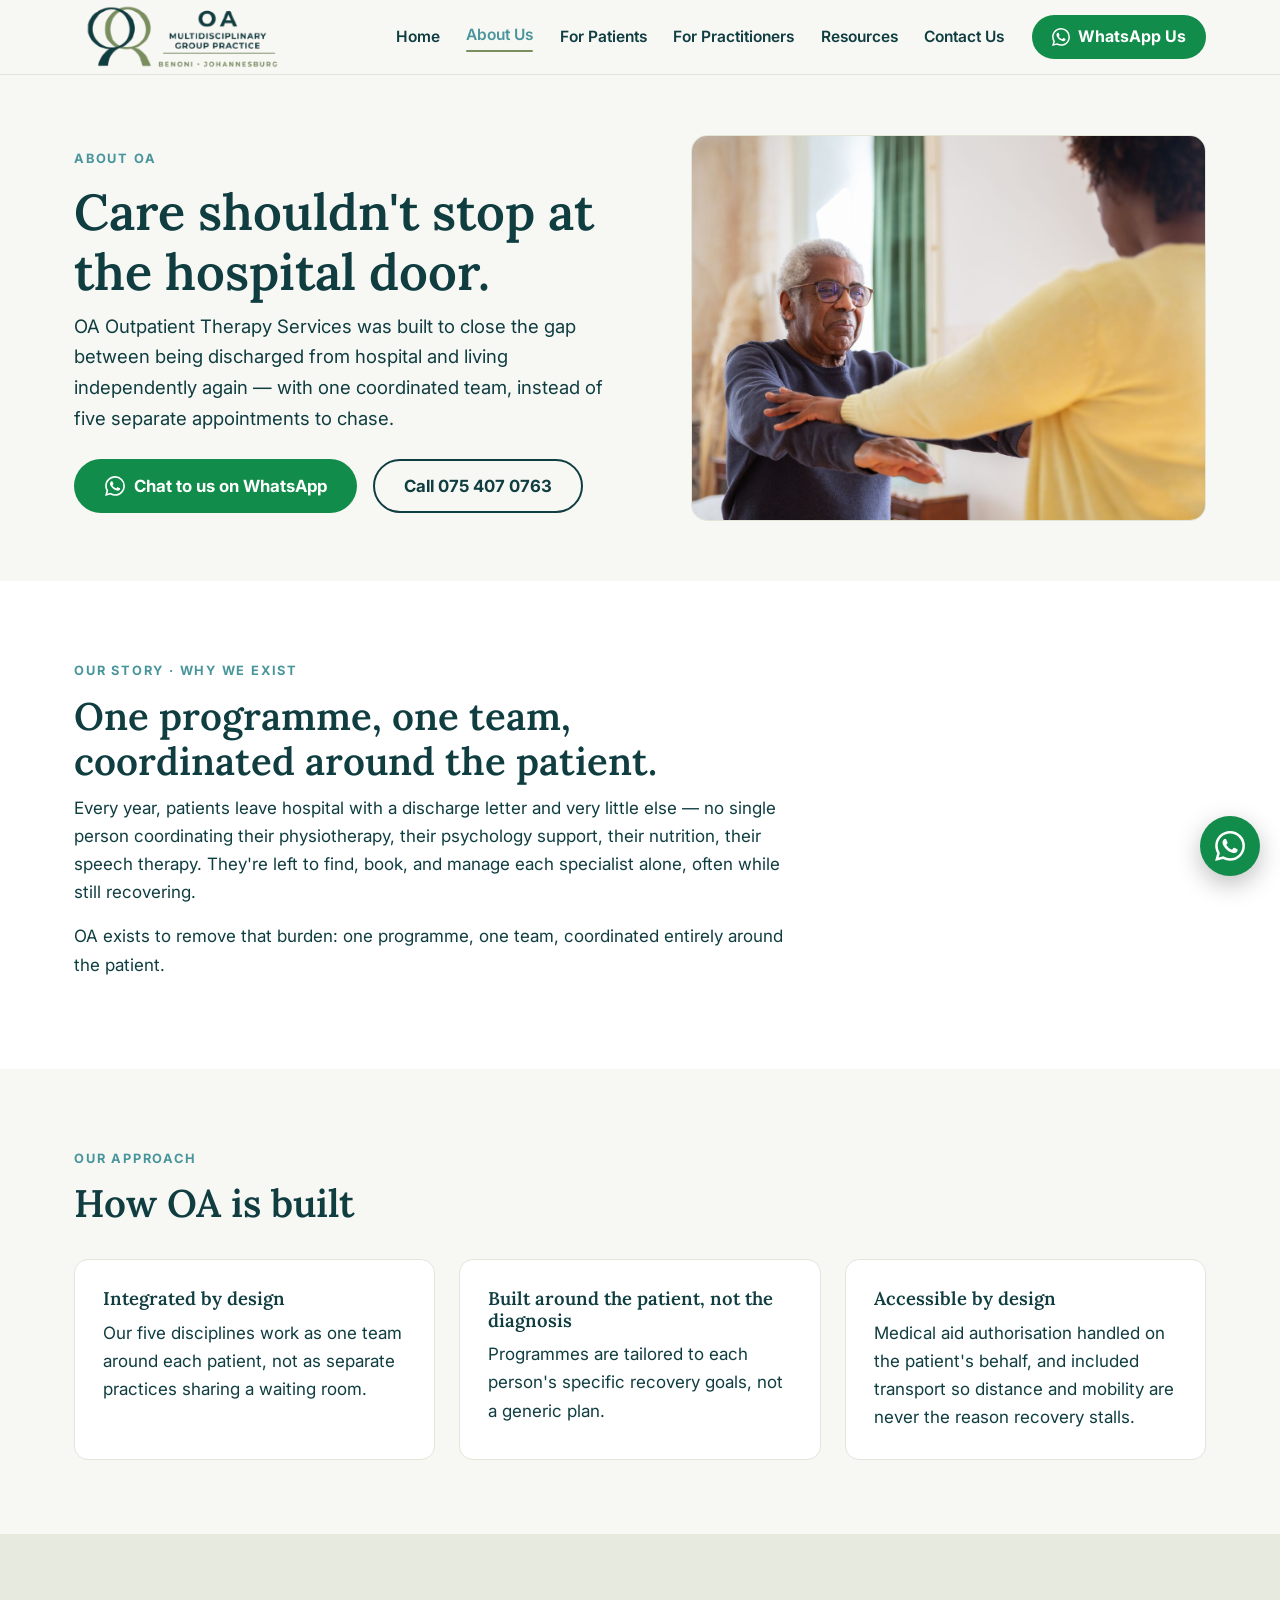
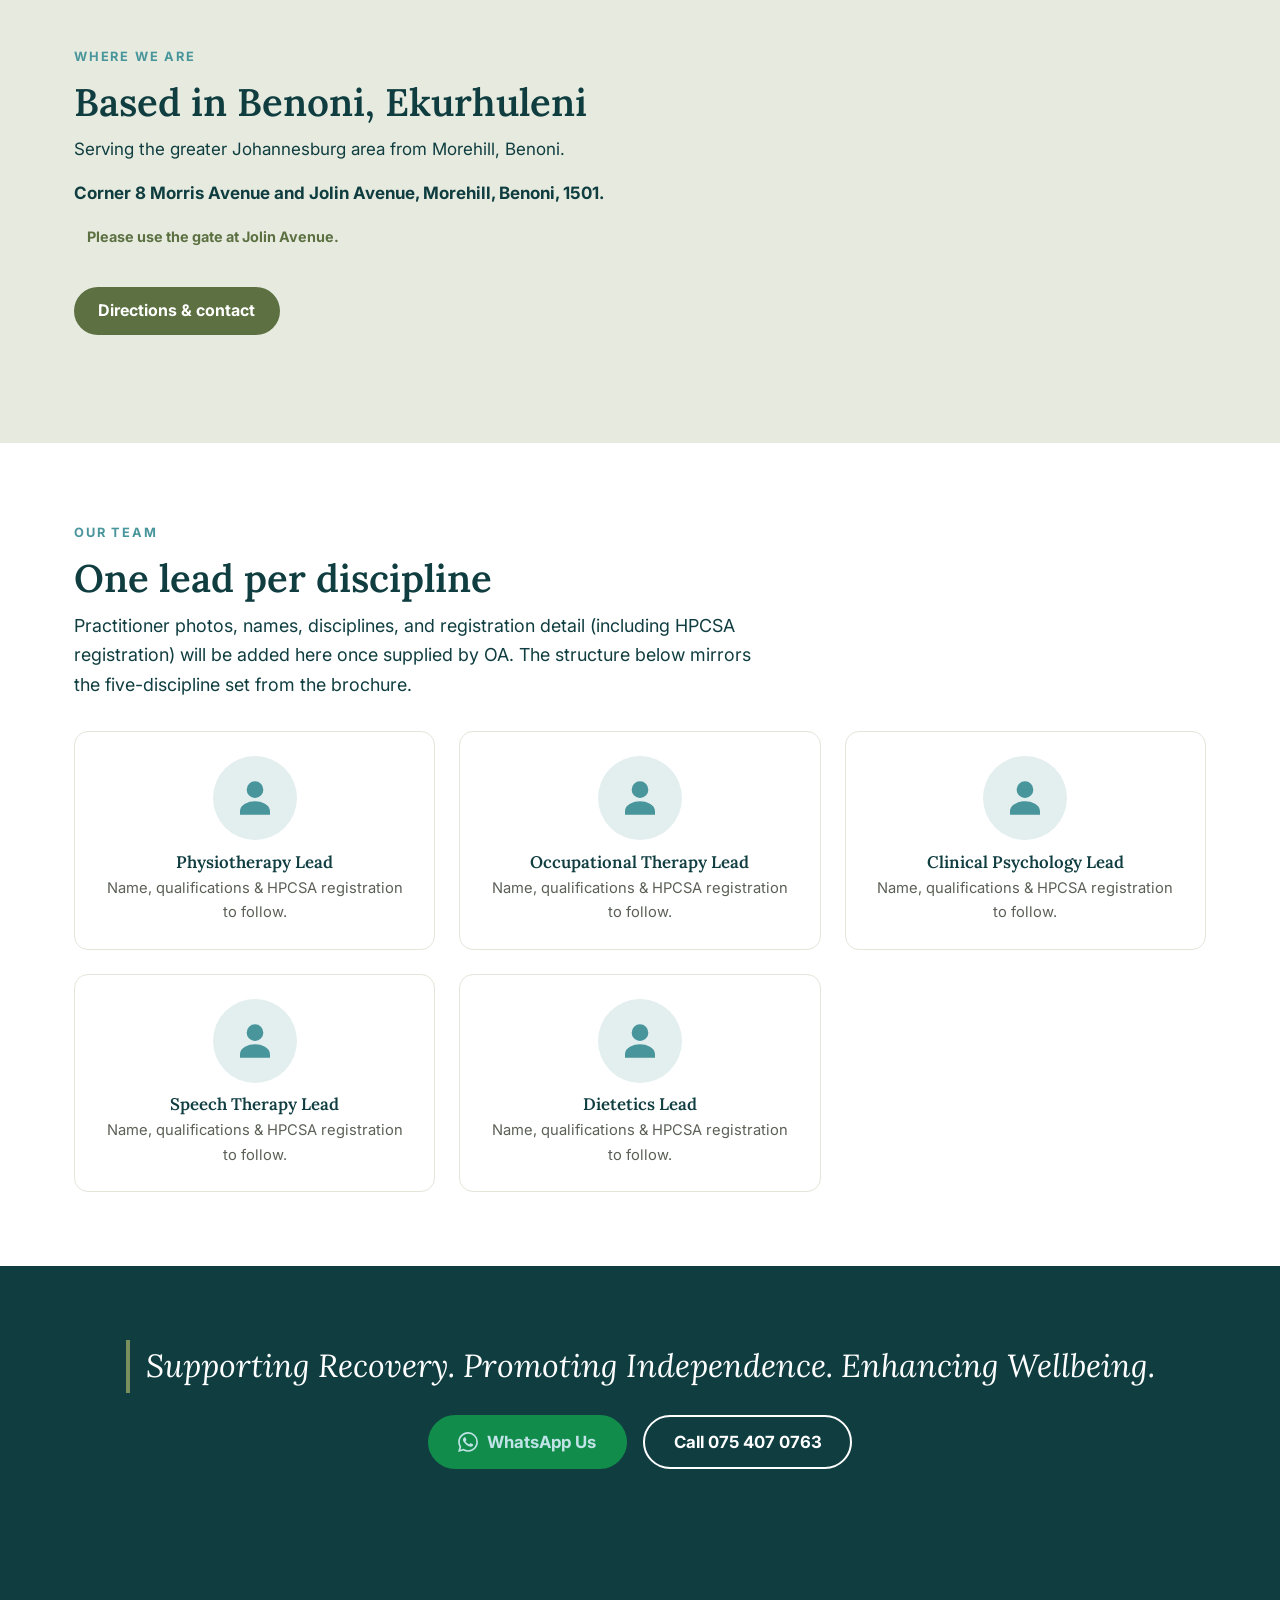
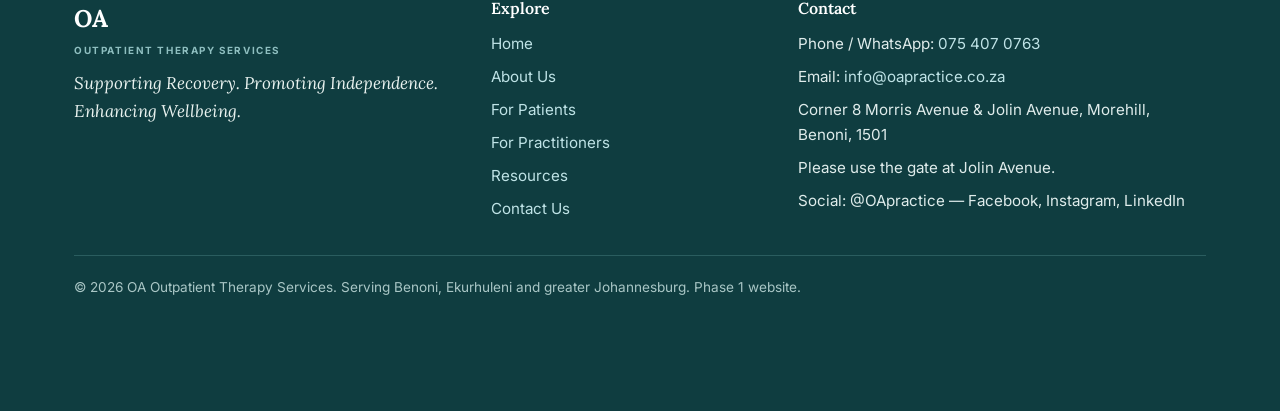
==== commit 8693ce27: "Add files via upload" ====
--- a/about.html
+++ b/about.html
@@ -1,225 +1,225 @@
-<!DOCTYPE html>
-<html lang="en">
-<head>
-<meta charset="UTF-8">
-<meta name="viewport" content="width=device-width, initial-scale=1">
-<title>About OA Outpatient Therapy Services | Coordinated Recovery in Benoni</title>
-<meta name="description" content="OA Outpatient Therapy Services closes the gap between hospital discharge and independent living — one coordinated team across five therapy disciplines, based in Morehill, Benoni, serving greater Johannesburg.">
-<meta name="theme-color" content="#0F3D40">
-<meta property="og:title" content="About OA Outpatient Therapy Services">
-<meta property="og:description" content="Care shouldn't stop at the hospital door. One coordinated team, instead of five separate appointments to chase.">
-<meta property="og:type" content="website">
-<link rel="preconnect" href="https://fonts.googleapis.com">
-<link rel="preconnect" href="https://fonts.gstatic.com" crossorigin>
-<link href="https://fonts.googleapis.com/css2?family=Inter:wght@400;500;600;700&family=Lora:ital,wght@0,500;0,600;0,700;1,500;1,600&display=swap" rel="stylesheet">
-<link rel="stylesheet" href="assets/css/styles.css">
-</head>
-<body data-wa-msg="Hi, I'd like to know more about OA's programme.">
-
-<a class="skip" href="#main">Skip to content</a>
-
-<header class="site-header">
-  <div class="container header-inner">
-    <a class="brand" href="index.html" aria-label="OA Outpatient Therapy Services — home">
-      <img class="brand-logo" src="assets/img/logo.png" width="480" height="480"
-           alt="OA Outpatient Therapy Services">
-    </a>
-    <nav id="primary-nav" class="nav" aria-label="Primary">
-      <a class="navlink" href="index.html">Home</a>
-      <a class="navlink active" href="about.html">About Us</a>
-      <a class="navlink" href="services-patients.html">For Patients</a>
-      <a class="navlink" href="services-practitioners.html">For Practitioners</a>
-      <a class="navlink" href="resources.html">Resources</a>
-      <a class="navlink" href="contact.html">Contact Us</a>
-    </nav>
-    <a class="btn btn-wa header-wa js-wa" href="https://wa.me/27813582781" target="_blank" rel="noopener">
-      <svg class="i-wa" viewBox="0 0 24 24" aria-hidden="true"><path fill="currentColor" d="M17.472 14.382c-.297-.149-1.758-.867-2.03-.967-.273-.099-.471-.148-.67.15-.197.297-.767.966-.94 1.164-.173.199-.347.223-.644.075-.297-.15-1.255-.463-2.39-1.475-.883-.788-1.48-1.761-1.653-2.059-.173-.297-.018-.458.13-.606.134-.133.298-.347.446-.52.149-.174.198-.298.298-.497.099-.198.05-.371-.025-.52-.075-.149-.669-1.612-.916-2.207-.242-.579-.487-.5-.669-.51l-.57-.01c-.198 0-.52.074-.792.372-.272.297-1.04 1.016-1.04 2.479 0 1.462 1.065 2.875 1.213 3.074.149.198 2.096 3.2 5.077 4.487.71.306 1.263.489 1.694.625.712.227 1.36.195 1.872.118.571-.085 1.758-.719 2.006-1.413.247-.694.247-1.289.173-1.413-.074-.124-.272-.198-.57-.347m-5.421 7.403h-.004a9.87 9.87 0 0 1-5.031-1.378l-.361-.214-3.741.982.998-3.648-.235-.374a9.86 9.86 0 0 1-1.51-5.26c.001-5.45 4.436-9.884 9.888-9.884 2.64 0 5.122 1.03 6.988 2.898a9.825 9.825 0 0 1 2.893 6.994c-.003 5.45-4.437 9.884-9.885 9.884m8.413-18.297A11.815 11.815 0 0 0 12.05 0C5.495 0 .16 5.335.157 11.892c0 2.096.547 4.142 1.588 5.945L.057 24l6.305-1.654a11.882 11.882 0 0 0 5.683 1.448h.005c6.554 0 11.89-5.335 11.893-11.893a11.821 11.821 0 0 0-3.48-8.413Z"/></svg>
-      <span class="wa-label">WhatsApp Us</span>
-    </a>
-    <button class="nav-toggle" type="button" aria-label="Open menu" aria-expanded="false" aria-controls="primary-nav">
-      <span></span><span></span><span></span>
-    </button>
-  </div>
-</header>
-
-<main id="main">
-
-  <section class="hero bg-offwhite">
-    <div class="container hero-grid">
-      <div class="reveal">
-        <span class="eyebrow">About OA</span>
-        <h1>Care shouldn't stop at the hospital door.</h1>
-        <p class="subhead">OA Outpatient Therapy Services was built to close the gap between being discharged from hospital and living independently again — with one coordinated team, instead of five separate appointments to chase.</p>
-        <div class="hero-ctas">
-          <a class="btn btn-wa btn-lg js-wa" href="https://wa.me/27813582781" target="_blank" rel="noopener">
-            <svg viewBox="0 0 24 24" aria-hidden="true"><path fill="currentColor" d="M17.472 14.382c-.297-.149-1.758-.867-2.03-.967-.273-.099-.471-.148-.67.15-.197.297-.767.966-.94 1.164-.173.199-.347.223-.644.075-.297-.15-1.255-.463-2.39-1.475-.883-.788-1.48-1.761-1.653-2.059-.173-.297-.018-.458.13-.606.134-.133.298-.347.446-.52.149-.174.198-.298.298-.497.099-.198.05-.371-.025-.52-.075-.149-.669-1.612-.916-2.207-.242-.579-.487-.5-.669-.51l-.57-.01c-.198 0-.52.074-.792.372-.272.297-1.04 1.016-1.04 2.479 0 1.462 1.065 2.875 1.213 3.074.149.198 2.096 3.2 5.077 4.487.71.306 1.263.489 1.694.625.712.227 1.36.195 1.872.118.571-.085 1.758-.719 2.006-1.413.247-.694.247-1.289.173-1.413-.074-.124-.272-.198-.57-.347m-5.421 7.403h-.004a9.87 9.87 0 0 1-5.031-1.378l-.361-.214-3.741.982.998-3.648-.235-.374a9.86 9.86 0 0 1-1.51-5.26c.001-5.45 4.436-9.884 9.888-9.884 2.64 0 5.122 1.03 6.988 2.898a9.825 9.825 0 0 1 2.893 6.994c-.003 5.45-4.437 9.884-9.885 9.884m8.413-18.297A11.815 11.815 0 0 0 12.05 0C5.495 0 .16 5.335.157 11.892c0 2.096.547 4.142 1.588 5.945L.057 24l6.305-1.654a11.882 11.882 0 0 0 5.683 1.448h.005c6.554 0 11.89-5.335 11.893-11.893a11.821 11.821 0 0 0-3.48-8.413Z"/></svg>
-            Chat to us on WhatsApp
-          </a>
-          <a class="btn btn-outline btn-lg" href="tel:+27813582781">Call 081 358 2781</a>
-        </div>
-      </div>
-      <div class="reveal">
-        <figure class="photo">
-          <img src="assets/img/hero-about.jpg" alt="A therapist supporting an older man through gentle stretching exercises at home" loading="eager" width="1400" height="933">
-        </figure>
-      </div>
-    </div>
-  </section>
-
-  <section class="bg-white">
-    <div class="container">
-      <div class="reveal maxw-prose">
-        <span class="eyebrow">Our story · Why we exist</span>
-        <h2 class="section-title">One programme, one team, coordinated around the patient.</h2>
-        <p>Every year, patients leave hospital with a discharge letter and very little else — no single person coordinating their physiotherapy, their psychology support, their nutrition, their speech therapy. They're left to find, book, and manage each specialist alone, often while still recovering.</p>
-        <p>OA exists to remove that burden: one programme, one team, coordinated entirely around the patient.</p>
-      </div>
-    </div>
-  </section>
-
-  <section class="bg-offwhite">
-    <div class="container">
-      <div class="reveal">
-        <span class="eyebrow">Our approach</span>
-        <h2 class="section-title">How OA is built</h2>
-      </div>
-      <div class="pillars mt-2">
-        <div class="pillar reveal">
-          <h3>Integrated by design</h3>
-          <p>Our five disciplines work as one team around each patient, not as separate practices sharing a waiting room.</p>
-        </div>
-        <div class="pillar reveal">
-          <h3>Built around the patient, not the diagnosis</h3>
-          <p>Programmes are tailored to each person's specific recovery goals, not a generic plan.</p>
-        </div>
-        <div class="pillar reveal">
-          <h3>Accessible by design</h3>
-          <p>Medical aid authorisation handled on the patient's behalf, and included transport so distance and mobility are never the reason recovery stalls.</p>
-        </div>
-      </div>
-    </div>
-  </section>
-
-  <section class="bg-olive-tint">
-    <div class="container split-grid">
-      <div class="reveal">
-        <span class="eyebrow">Where we are</span>
-        <h2 class="section-title">Based in Benoni, Ekurhuleni</h2>
-        <p>Serving the greater Johannesburg area from Morehill, Benoni.</p>
-        <p><strong>Corner 8 Morris Avenue and Jolin Avenue, Morehill, Benoni, 1501.</strong><br>
-        <span class="map-note">Please use the gate at Jolin Avenue.</span></p>
-        <a class="btn btn-primary mt-1" href="contact.html">Directions &amp; contact</a>
-      </div>
-      <div class="reveal">
-        <iframe class="map-embed" loading="lazy" title="Map to OA Outpatient Therapy Services, Morehill, Benoni"
-          src="https://www.google.com/maps?q=8%20Morris%20Avenue%2C%20Morehill%2C%20Benoni%2C%201501&output=embed"></iframe>
-      </div>
-    </div>
-  </section>
-
-  <section class="bg-white">
-    <div class="container">
-      <div class="reveal">
-        <span class="eyebrow">Our team</span>
-        <h2 class="section-title">One lead per discipline</h2>
-        <p class="section-intro">Practitioner photos, names, disciplines, and registration detail (including HPCSA registration) will be added here once supplied by OA. The structure below mirrors the five-discipline set from the brochure.</p>
-      </div>
-      <div class="team-grid mt-2">
-        <div class="team-card reveal">
-          <div class="team-avatar"><svg viewBox="0 0 24 24" aria-hidden="true"><path fill="currentColor" d="M12 12a5 5 0 1 0-5-5 5 5 0 0 0 5 5zm0 2c-4 0-9 2-9 6v2h18v-2c0-4-5-6-9-6z"/></svg></div>
-          <h3>Physiotherapy Lead</h3>
-          <p>Name, qualifications &amp; HPCSA registration to follow.</p>
-        </div>
-        <div class="team-card reveal">
-          <div class="team-avatar"><svg viewBox="0 0 24 24" aria-hidden="true"><path fill="currentColor" d="M12 12a5 5 0 1 0-5-5 5 5 0 0 0 5 5zm0 2c-4 0-9 2-9 6v2h18v-2c0-4-5-6-9-6z"/></svg></div>
-          <h3>Occupational Therapy Lead</h3>
-          <p>Name, qualifications &amp; HPCSA registration to follow.</p>
-        </div>
-        <div class="team-card reveal">
-          <div class="team-avatar"><svg viewBox="0 0 24 24" aria-hidden="true"><path fill="currentColor" d="M12 12a5 5 0 1 0-5-5 5 5 0 0 0 5 5zm0 2c-4 0-9 2-9 6v2h18v-2c0-4-5-6-9-6z"/></svg></div>
-          <h3>Clinical Psychology Lead</h3>
-          <p>Name, qualifications &amp; HPCSA registration to follow.</p>
-        </div>
-        <div class="team-card reveal">
-          <div class="team-avatar"><svg viewBox="0 0 24 24" aria-hidden="true"><path fill="currentColor" d="M12 12a5 5 0 1 0-5-5 5 5 0 0 0 5 5zm0 2c-4 0-9 2-9 6v2h18v-2c0-4-5-6-9-6z"/></svg></div>
-          <h3>Speech Therapy Lead</h3>
-          <p>Name, qualifications &amp; HPCSA registration to follow.</p>
-        </div>
-        <div class="team-card reveal">
-          <div class="team-avatar"><svg viewBox="0 0 24 24" aria-hidden="true"><path fill="currentColor" d="M12 12a5 5 0 1 0-5-5 5 5 0 0 0 5 5zm0 2c-4 0-9 2-9 6v2h18v-2c0-4-5-6-9-6z"/></svg></div>
-          <h3>Dietetics Lead</h3>
-          <p>Name, qualifications &amp; HPCSA registration to follow.</p>
-        </div>
-      </div>
-    </div>
-  </section>
-
-  <section class="cta-band bg-teal-dark">
-    <div class="container">
-      <p class="tagline reveal">Supporting Recovery. Promoting Independence. Enhancing Wellbeing.</p>
-      <div class="band-actions reveal">
-        <a class="btn btn-wa btn-lg js-wa" href="https://wa.me/27813582781" target="_blank" rel="noopener">
-          <svg viewBox="0 0 24 24" aria-hidden="true"><path fill="currentColor" d="M17.472 14.382c-.297-.149-1.758-.867-2.03-.967-.273-.099-.471-.148-.67.15-.197.297-.767.966-.94 1.164-.173.199-.347.223-.644.075-.297-.15-1.255-.463-2.39-1.475-.883-.788-1.48-1.761-1.653-2.059-.173-.297-.018-.458.13-.606.134-.133.298-.347.446-.52.149-.174.198-.298.298-.497.099-.198.05-.371-.025-.52-.075-.149-.669-1.612-.916-2.207-.242-.579-.487-.5-.669-.51l-.57-.01c-.198 0-.52.074-.792.372-.272.297-1.04 1.016-1.04 2.479 0 1.462 1.065 2.875 1.213 3.074.149.198 2.096 3.2 5.077 4.487.71.306 1.263.489 1.694.625.712.227 1.36.195 1.872.118.571-.085 1.758-.719 2.006-1.413.247-.694.247-1.289.173-1.413-.074-.124-.272-.198-.57-.347m-5.421 7.403h-.004a9.87 9.87 0 0 1-5.031-1.378l-.361-.214-3.741.982.998-3.648-.235-.374a9.86 9.86 0 0 1-1.51-5.26c.001-5.45 4.436-9.884 9.888-9.884 2.64 0 5.122 1.03 6.988 2.898a9.825 9.825 0 0 1 2.893 6.994c-.003 5.45-4.437 9.884-9.885 9.884m8.413-18.297A11.815 11.815 0 0 0 12.05 0C5.495 0 .16 5.335.157 11.892c0 2.096.547 4.142 1.588 5.945L.057 24l6.305-1.654a11.882 11.882 0 0 0 5.683 1.448h.005c6.554 0 11.89-5.335 11.893-11.893a11.821 11.821 0 0 0-3.48-8.413Z"/></svg>
-          WhatsApp Us
-        </a>
-        <a class="btn btn-outline btn-lg" href="tel:+27813582781">Call 081 358 2781</a>
-      </div>
-    </div>
-  </section>
-
-</main>
-
-<footer class="site-footer">
-  <div class="container">
-    <div class="footer-grid">
-      <div class="footer-brand">
-        <span class="brand-mark">OA</span>
-        <span class="brand-sub">Outpatient Therapy Services</span>
-        <p class="footer-tagline">Supporting Recovery. Promoting Independence. Enhancing Wellbeing.</p>
-      </div>
-      <nav aria-label="Footer">
-        <h3 class="foot-h">Explore</h3>
-        <ul class="foot-links">
-          <li><a href="index.html">Home</a></li>
-          <li><a href="about.html">About Us</a></li>
-          <li><a href="services-patients.html">For Patients</a></li>
-          <li><a href="services-practitioners.html">For Practitioners</a></li>
-          <li><a href="resources.html">Resources</a></li>
-          <li><a href="contact.html">Contact Us</a></li>
-        </ul>
-      </nav>
-      <div>
-        <h3 class="foot-h">Contact</h3>
-        <ul class="foot-links">
-          <li>Phone / WhatsApp: <a href="tel:+27813582781">081 358 2781</a></li>
-          <li>Email: <a href="mailto:info@oatherapy.co.za">info@oatherapy.co.za</a></li>
-          <li>Corner 8 Morris Avenue &amp; Jolin Avenue, Morehill, Benoni, 1501</li>
-          <li>Please use the gate at Jolin Avenue.</li>
-          <li>Social: @oatherapy — Facebook, Instagram, LinkedIn</li>
-        </ul>
-      </div>
-    </div>
-    <div class="footer-bottom">
-      <p>&copy; 2026 OA Outpatient Therapy Services. Serving Benoni, Ekurhuleni and greater Johannesburg. Phase 1 website.</p>
-    </div>
-  </div>
-</footer>
-
-<a class="wa-fab js-wa" href="https://wa.me/27813582781" target="_blank" rel="noopener" aria-label="Chat to OA on WhatsApp">
-  <svg viewBox="0 0 24 24" aria-hidden="true"><path fill="currentColor" d="M17.472 14.382c-.297-.149-1.758-.867-2.03-.967-.273-.099-.471-.148-.67.15-.197.297-.767.966-.94 1.164-.173.199-.347.223-.644.075-.297-.15-1.255-.463-2.39-1.475-.883-.788-1.48-1.761-1.653-2.059-.173-.297-.018-.458.13-.606.134-.133.298-.347.446-.52.149-.174.198-.298.298-.497.099-.198.05-.371-.025-.52-.075-.149-.669-1.612-.916-2.207-.242-.579-.487-.5-.669-.51l-.57-.01c-.198 0-.52.074-.792.372-.272.297-1.04 1.016-1.04 2.479 0 1.462 1.065 2.875 1.213 3.074.149.198 2.096 3.2 5.077 4.487.71.306 1.263.489 1.694.625.712.227 1.36.195 1.872.118.571-.085 1.758-.719 2.006-1.413.247-.694.247-1.289.173-1.413-.074-.124-.272-.198-.57-.347m-5.421 7.403h-.004a9.87 9.87 0 0 1-5.031-1.378l-.361-.214-3.741.982.998-3.648-.235-.374a9.86 9.86 0 0 1-1.51-5.26c.001-5.45 4.436-9.884 9.888-9.884 2.64 0 5.122 1.03 6.988 2.898a9.825 9.825 0 0 1 2.893 6.994c-.003 5.45-4.437 9.884-9.885 9.884m8.413-18.297A11.815 11.815 0 0 0 12.05 0C5.495 0 .16 5.335.157 11.892c0 2.096.547 4.142 1.588 5.945L.057 24l6.305-1.654a11.882 11.882 0 0 0 5.683 1.448h.005c6.554 0 11.89-5.335 11.893-11.893a11.821 11.821 0 0 0-3.48-8.413Z"/></svg>
-</a>
-
-<div class="mobile-bar">
-  <a class="m-wa js-wa" href="https://wa.me/27813582781" target="_blank" rel="noopener">
-    <svg viewBox="0 0 24 24" aria-hidden="true"><path fill="currentColor" d="M17.472 14.382c-.297-.149-1.758-.867-2.03-.967-.273-.099-.471-.148-.67.15-.197.297-.767.966-.94 1.164-.173.199-.347.223-.644.075-.297-.15-1.255-.463-2.39-1.475-.883-.788-1.48-1.761-1.653-2.059-.173-.297-.018-.458.13-.606.134-.133.298-.347.446-.52.149-.174.198-.298.298-.497.099-.198.05-.371-.025-.52-.075-.149-.669-1.612-.916-2.207-.242-.579-.487-.5-.669-.51l-.57-.01c-.198 0-.52.074-.792.372-.272.297-1.04 1.016-1.04 2.479 0 1.462 1.065 2.875 1.213 3.074.149.198 2.096 3.2 5.077 4.487.71.306 1.263.489 1.694.625.712.227 1.36.195 1.872.118.571-.085 1.758-.719 2.006-1.413.247-.694.247-1.289.173-1.413-.074-.124-.272-.198-.57-.347m-5.421 7.403h-.004a9.87 9.87 0 0 1-5.031-1.378l-.361-.214-3.741.982.998-3.648-.235-.374a9.86 9.86 0 0 1-1.51-5.26c.001-5.45 4.436-9.884 9.888-9.884 2.64 0 5.122 1.03 6.988 2.898a9.825 9.825 0 0 1 2.893 6.994c-.003 5.45-4.437 9.884-9.885 9.884m8.413-18.297A11.815 11.815 0 0 0 12.05 0C5.495 0 .16 5.335.157 11.892c0 2.096.547 4.142 1.588 5.945L.057 24l6.305-1.654a11.882 11.882 0 0 0 5.683 1.448h.005c6.554 0 11.89-5.335 11.893-11.893a11.821 11.821 0 0 0-3.48-8.413Z"/></svg>
-    WhatsApp
-  </a>
-  <a class="m-call" href="tel:+27813582781">
-    <svg viewBox="0 0 24 24" aria-hidden="true"><path fill="currentColor" d="M6.62 10.79c1.44 2.83 3.76 5.14 6.59 6.59l2.2-2.2c.27-.27.67-.36 1.02-.24 1.12.37 2.33.57 3.57.57.55 0 1 .45 1 1V20c0 .55-.45 1-1 1-9.39 0-17-7.61-17-17 0-.55.45-1 1-1h3.5c.55 0 1 .45 1 1 0 1.25.2 2.45.57 3.57.11.35.03.74-.25 1.02l-2.2 2.2z"/></svg>
-    Call
-  </a>
-</div>
-
-<script src="assets/js/main.js"></script>
-</body>
-</html>
+<!DOCTYPE html>
+<html lang="en">
+<head>
+<meta charset="UTF-8">
+<meta name="viewport" content="width=device-width, initial-scale=1">
+<title>About OA Outpatient Therapy Services | Coordinated Recovery in Benoni</title>
+<meta name="description" content="OA Outpatient Therapy Services closes the gap between hospital discharge and independent living — one coordinated team across five therapy disciplines, based in Morehill, Benoni, serving greater Johannesburg.">
+<meta name="theme-color" content="#0F3D40">
+<meta property="og:title" content="About OA Outpatient Therapy Services">
+<meta property="og:description" content="Care shouldn't stop at the hospital door. One coordinated team, instead of five separate appointments to chase.">
+<meta property="og:type" content="website">
+<link rel="preconnect" href="https://fonts.googleapis.com">
+<link rel="preconnect" href="https://fonts.gstatic.com" crossorigin>
+<link href="https://fonts.googleapis.com/css2?family=Inter:wght@400;500;600;700&family=Lora:ital,wght@0,500;0,600;0,700;1,500;1,600&display=swap" rel="stylesheet">
+<link rel="stylesheet" href="assets/css/styles.css">
+</head>
+<body data-wa-msg="Hi, I'd like to know more about OA's programme.">
+
+<a class="skip" href="#main">Skip to content</a>
+
+<header class="site-header">
+  <div class="container header-inner">
+    <a class="brand" href="index.html" aria-label="OA Outpatient Therapy Services — home">
+      <img class="brand-logo" src="assets/img/logo.png" width="480" height="480"
+           alt="OA Outpatient Therapy Services">
+    </a>
+    <nav id="primary-nav" class="nav" aria-label="Primary">
+      <a class="navlink" href="index.html">Home</a>
+      <a class="navlink active" href="about.html">About Us</a>
+      <a class="navlink" href="services-patients.html">For Patients</a>
+      <a class="navlink" href="services-practitioners.html">For Practitioners</a>
+      <a class="navlink" href="resources.html">Resources</a>
+      <a class="navlink" href="contact.html">Contact Us</a>
+    </nav>
+    <a class="btn btn-wa header-wa js-wa" href="https://wa.me/27754070763" target="_blank" rel="noopener">
+      <svg class="i-wa" viewBox="0 0 24 24" aria-hidden="true"><path fill="currentColor" d="M17.472 14.382c-.297-.149-1.758-.867-2.03-.967-.273-.099-.471-.148-.67.15-.197.297-.767.966-.94 1.164-.173.199-.347.223-.644.075-.297-.15-1.255-.463-2.39-1.475-.883-.788-1.48-1.761-1.653-2.059-.173-.297-.018-.458.13-.606.134-.133.298-.347.446-.52.149-.174.198-.298.298-.497.099-.198.05-.371-.025-.52-.075-.149-.669-1.612-.916-2.207-.242-.579-.487-.5-.669-.51l-.57-.01c-.198 0-.52.074-.792.372-.272.297-1.04 1.016-1.04 2.479 0 1.462 1.065 2.875 1.213 3.074.149.198 2.096 3.2 5.077 4.487.71.306 1.263.489 1.694.625.712.227 1.36.195 1.872.118.571-.085 1.758-.719 2.006-1.413.247-.694.247-1.289.173-1.413-.074-.124-.272-.198-.57-.347m-5.421 7.403h-.004a9.87 9.87 0 0 1-5.031-1.378l-.361-.214-3.741.982.998-3.648-.235-.374a9.86 9.86 0 0 1-1.51-5.26c.001-5.45 4.436-9.884 9.888-9.884 2.64 0 5.122 1.03 6.988 2.898a9.825 9.825 0 0 1 2.893 6.994c-.003 5.45-4.437 9.884-9.885 9.884m8.413-18.297A11.815 11.815 0 0 0 12.05 0C5.495 0 .16 5.335.157 11.892c0 2.096.547 4.142 1.588 5.945L.057 24l6.305-1.654a11.882 11.882 0 0 0 5.683 1.448h.005c6.554 0 11.89-5.335 11.893-11.893a11.821 11.821 0 0 0-3.48-8.413Z"/></svg>
+      <span class="wa-label">WhatsApp Us</span>
+    </a>
+    <button class="nav-toggle" type="button" aria-label="Open menu" aria-expanded="false" aria-controls="primary-nav">
+      <span></span><span></span><span></span>
+    </button>
+  </div>
+</header>
+
+<main id="main">
+
+  <section class="hero bg-offwhite">
+    <div class="container hero-grid">
+      <div class="reveal">
+        <span class="eyebrow">About OA</span>
+        <h1>Care shouldn't stop at the hospital door.</h1>
+        <p class="subhead">OA Outpatient Therapy Services was built to close the gap between being discharged from hospital and living independently again — with one coordinated team, instead of five separate appointments to chase.</p>
+        <div class="hero-ctas">
+          <a class="btn btn-wa btn-lg js-wa" href="https://wa.me/27754070763" target="_blank" rel="noopener">
+            <svg viewBox="0 0 24 24" aria-hidden="true"><path fill="currentColor" d="M17.472 14.382c-.297-.149-1.758-.867-2.03-.967-.273-.099-.471-.148-.67.15-.197.297-.767.966-.94 1.164-.173.199-.347.223-.644.075-.297-.15-1.255-.463-2.39-1.475-.883-.788-1.48-1.761-1.653-2.059-.173-.297-.018-.458.13-.606.134-.133.298-.347.446-.52.149-.174.198-.298.298-.497.099-.198.05-.371-.025-.52-.075-.149-.669-1.612-.916-2.207-.242-.579-.487-.5-.669-.51l-.57-.01c-.198 0-.52.074-.792.372-.272.297-1.04 1.016-1.04 2.479 0 1.462 1.065 2.875 1.213 3.074.149.198 2.096 3.2 5.077 4.487.71.306 1.263.489 1.694.625.712.227 1.36.195 1.872.118.571-.085 1.758-.719 2.006-1.413.247-.694.247-1.289.173-1.413-.074-.124-.272-.198-.57-.347m-5.421 7.403h-.004a9.87 9.87 0 0 1-5.031-1.378l-.361-.214-3.741.982.998-3.648-.235-.374a9.86 9.86 0 0 1-1.51-5.26c.001-5.45 4.436-9.884 9.888-9.884 2.64 0 5.122 1.03 6.988 2.898a9.825 9.825 0 0 1 2.893 6.994c-.003 5.45-4.437 9.884-9.885 9.884m8.413-18.297A11.815 11.815 0 0 0 12.05 0C5.495 0 .16 5.335.157 11.892c0 2.096.547 4.142 1.588 5.945L.057 24l6.305-1.654a11.882 11.882 0 0 0 5.683 1.448h.005c6.554 0 11.89-5.335 11.893-11.893a11.821 11.821 0 0 0-3.48-8.413Z"/></svg>
+            Chat to us on WhatsApp
+          </a>
+          <a class="btn btn-outline btn-lg" href="tel:+27754070763">Call 075 407 0763</a>
+        </div>
+      </div>
+      <div class="reveal">
+        <figure class="photo">
+          <img src="assets/img/hero-about.jpg" alt="A therapist supporting an older man through gentle stretching exercises at home" loading="eager" width="1400" height="933">
+        </figure>
+      </div>
+    </div>
+  </section>
+
+  <section class="bg-white">
+    <div class="container">
+      <div class="reveal maxw-prose">
+        <span class="eyebrow">Our story · Why we exist</span>
+        <h2 class="section-title">One programme, one team, coordinated around the patient.</h2>
+        <p>Every year, patients leave hospital with a discharge letter and very little else — no single person coordinating their physiotherapy, their psychology support, their nutrition, their speech therapy. They're left to find, book, and manage each specialist alone, often while still recovering.</p>
+        <p>OA exists to remove that burden: one programme, one team, coordinated entirely around the patient.</p>
+      </div>
+    </div>
+  </section>
+
+  <section class="bg-offwhite">
+    <div class="container">
+      <div class="reveal">
+        <span class="eyebrow">Our approach</span>
+        <h2 class="section-title">How OA is built</h2>
+      </div>
+      <div class="pillars mt-2">
+        <div class="pillar reveal">
+          <h3>Integrated by design</h3>
+          <p>Our five disciplines work as one team around each patient, not as separate practices sharing a waiting room.</p>
+        </div>
+        <div class="pillar reveal">
+          <h3>Built around the patient, not the diagnosis</h3>
+          <p>Programmes are tailored to each person's specific recovery goals, not a generic plan.</p>
+        </div>
+        <div class="pillar reveal">
+          <h3>Accessible by design</h3>
+          <p>Medical aid authorisation handled on the patient's behalf, and included transport so distance and mobility are never the reason recovery stalls.</p>
+        </div>
+      </div>
+    </div>
+  </section>
+
+  <section class="bg-olive-tint">
+    <div class="container split-grid">
+      <div class="reveal">
+        <span class="eyebrow">Where we are</span>
+        <h2 class="section-title">Based in Benoni, Ekurhuleni</h2>
+        <p>Serving the greater Johannesburg area from Morehill, Benoni.</p>
+        <p><strong>Corner 8 Morris Avenue and Jolin Avenue, Morehill, Benoni, 1501.</strong><br>
+        <span class="map-note">Please use the gate at Jolin Avenue.</span></p>
+        <a class="btn btn-primary mt-1" href="contact.html">Directions &amp; contact</a>
+      </div>
+      <div class="reveal">
+        <iframe class="map-embed" loading="lazy" title="Map to OA Outpatient Therapy Services, Morehill, Benoni"
+          src="https://www.google.com/maps?q=8%20Morris%20Avenue%2C%20Morehill%2C%20Benoni%2C%201501&output=embed"></iframe>
+      </div>
+    </div>
+  </section>
+
+  <section class="bg-white">
+    <div class="container">
+      <div class="reveal">
+        <span class="eyebrow">Our team</span>
+        <h2 class="section-title">One lead per discipline</h2>
+        <p class="section-intro">Practitioner photos, names, disciplines, and registration detail (including HPCSA registration) will be added here once supplied by OA. The structure below mirrors the five-discipline set from the brochure.</p>
+      </div>
+      <div class="team-grid mt-2">
+        <div class="team-card reveal">
+          <div class="team-avatar"><svg viewBox="0 0 24 24" aria-hidden="true"><path fill="currentColor" d="M12 12a5 5 0 1 0-5-5 5 5 0 0 0 5 5zm0 2c-4 0-9 2-9 6v2h18v-2c0-4-5-6-9-6z"/></svg></div>
+          <h3>Physiotherapy Lead</h3>
+          <p>Name, qualifications &amp; HPCSA registration to follow.</p>
+        </div>
+        <div class="team-card reveal">
+          <div class="team-avatar"><svg viewBox="0 0 24 24" aria-hidden="true"><path fill="currentColor" d="M12 12a5 5 0 1 0-5-5 5 5 0 0 0 5 5zm0 2c-4 0-9 2-9 6v2h18v-2c0-4-5-6-9-6z"/></svg></div>
+          <h3>Occupational Therapy Lead</h3>
+          <p>Name, qualifications &amp; HPCSA registration to follow.</p>
+        </div>
+        <div class="team-card reveal">
+          <div class="team-avatar"><svg viewBox="0 0 24 24" aria-hidden="true"><path fill="currentColor" d="M12 12a5 5 0 1 0-5-5 5 5 0 0 0 5 5zm0 2c-4 0-9 2-9 6v2h18v-2c0-4-5-6-9-6z"/></svg></div>
+          <h3>Clinical Psychology Lead</h3>
+          <p>Name, qualifications &amp; HPCSA registration to follow.</p>
+        </div>
+        <div class="team-card reveal">
+          <div class="team-avatar"><svg viewBox="0 0 24 24" aria-hidden="true"><path fill="currentColor" d="M12 12a5 5 0 1 0-5-5 5 5 0 0 0 5 5zm0 2c-4 0-9 2-9 6v2h18v-2c0-4-5-6-9-6z"/></svg></div>
+          <h3>Speech Therapy Lead</h3>
+          <p>Name, qualifications &amp; HPCSA registration to follow.</p>
+        </div>
+        <div class="team-card reveal">
+          <div class="team-avatar"><svg viewBox="0 0 24 24" aria-hidden="true"><path fill="currentColor" d="M12 12a5 5 0 1 0-5-5 5 5 0 0 0 5 5zm0 2c-4 0-9 2-9 6v2h18v-2c0-4-5-6-9-6z"/></svg></div>
+          <h3>Dietetics Lead</h3>
+          <p>Name, qualifications &amp; HPCSA registration to follow.</p>
+        </div>
+      </div>
+    </div>
+  </section>
+
+  <section class="cta-band bg-teal-dark">
+    <div class="container">
+      <p class="tagline reveal">Supporting Recovery. Promoting Independence. Enhancing Wellbeing.</p>
+      <div class="band-actions reveal">
+        <a class="btn btn-wa btn-lg js-wa" href="https://wa.me/27754070763" target="_blank" rel="noopener">
+          <svg viewBox="0 0 24 24" aria-hidden="true"><path fill="currentColor" d="M17.472 14.382c-.297-.149-1.758-.867-2.03-.967-.273-.099-.471-.148-.67.15-.197.297-.767.966-.94 1.164-.173.199-.347.223-.644.075-.297-.15-1.255-.463-2.39-1.475-.883-.788-1.48-1.761-1.653-2.059-.173-.297-.018-.458.13-.606.134-.133.298-.347.446-.52.149-.174.198-.298.298-.497.099-.198.05-.371-.025-.52-.075-.149-.669-1.612-.916-2.207-.242-.579-.487-.5-.669-.51l-.57-.01c-.198 0-.52.074-.792.372-.272.297-1.04 1.016-1.04 2.479 0 1.462 1.065 2.875 1.213 3.074.149.198 2.096 3.2 5.077 4.487.71.306 1.263.489 1.694.625.712.227 1.36.195 1.872.118.571-.085 1.758-.719 2.006-1.413.247-.694.247-1.289.173-1.413-.074-.124-.272-.198-.57-.347m-5.421 7.403h-.004a9.87 9.87 0 0 1-5.031-1.378l-.361-.214-3.741.982.998-3.648-.235-.374a9.86 9.86 0 0 1-1.51-5.26c.001-5.45 4.436-9.884 9.888-9.884 2.64 0 5.122 1.03 6.988 2.898a9.825 9.825 0 0 1 2.893 6.994c-.003 5.45-4.437 9.884-9.885 9.884m8.413-18.297A11.815 11.815 0 0 0 12.05 0C5.495 0 .16 5.335.157 11.892c0 2.096.547 4.142 1.588 5.945L.057 24l6.305-1.654a11.882 11.882 0 0 0 5.683 1.448h.005c6.554 0 11.89-5.335 11.893-11.893a11.821 11.821 0 0 0-3.48-8.413Z"/></svg>
+          WhatsApp Us
+        </a>
+        <a class="btn btn-outline btn-lg" href="tel:+27754070763">Call 075 407 0763</a>
+      </div>
+    </div>
+  </section>
+
+</main>
+
+<footer class="site-footer">
+  <div class="container">
+    <div class="footer-grid">
+      <div class="footer-brand">
+        <span class="brand-mark">OA</span>
+        <span class="brand-sub">Outpatient Therapy Services</span>
+        <p class="footer-tagline">Supporting Recovery. Promoting Independence. Enhancing Wellbeing.</p>
+      </div>
+      <nav aria-label="Footer">
+        <h3 class="foot-h">Explore</h3>
+        <ul class="foot-links">
+          <li><a href="index.html">Home</a></li>
+          <li><a href="about.html">About Us</a></li>
+          <li><a href="services-patients.html">For Patients</a></li>
+          <li><a href="services-practitioners.html">For Practitioners</a></li>
+          <li><a href="resources.html">Resources</a></li>
+          <li><a href="contact.html">Contact Us</a></li>
+        </ul>
+      </nav>
+      <div>
+        <h3 class="foot-h">Contact</h3>
+        <ul class="foot-links">
+          <li>Phone / WhatsApp: <a href="tel:+27754070763">075 407 0763</a></li>
+          <li>Email: <a href="mailto:info@oapractice.co.za">info@oapractice.co.za</a></li>
+          <li>Corner 8 Morris Avenue &amp; Jolin Avenue, Morehill, Benoni, 1501</li>
+          <li>Please use the gate at Jolin Avenue.</li>
+          <li>Social: @OApractice — Facebook, Instagram, LinkedIn</li>
+        </ul>
+      </div>
+    </div>
+    <div class="footer-bottom">
+      <p>&copy; 2026 OA Outpatient Therapy Services. Serving Benoni, Ekurhuleni and greater Johannesburg. Phase 1 website.</p>
+    </div>
+  </div>
+</footer>
+
+<a class="wa-fab js-wa" href="https://wa.me/27754070763" target="_blank" rel="noopener" aria-label="Chat to OA on WhatsApp">
+  <svg viewBox="0 0 24 24" aria-hidden="true"><path fill="currentColor" d="M17.472 14.382c-.297-.149-1.758-.867-2.03-.967-.273-.099-.471-.148-.67.15-.197.297-.767.966-.94 1.164-.173.199-.347.223-.644.075-.297-.15-1.255-.463-2.39-1.475-.883-.788-1.48-1.761-1.653-2.059-.173-.297-.018-.458.13-.606.134-.133.298-.347.446-.52.149-.174.198-.298.298-.497.099-.198.05-.371-.025-.52-.075-.149-.669-1.612-.916-2.207-.242-.579-.487-.5-.669-.51l-.57-.01c-.198 0-.52.074-.792.372-.272.297-1.04 1.016-1.04 2.479 0 1.462 1.065 2.875 1.213 3.074.149.198 2.096 3.2 5.077 4.487.71.306 1.263.489 1.694.625.712.227 1.36.195 1.872.118.571-.085 1.758-.719 2.006-1.413.247-.694.247-1.289.173-1.413-.074-.124-.272-.198-.57-.347m-5.421 7.403h-.004a9.87 9.87 0 0 1-5.031-1.378l-.361-.214-3.741.982.998-3.648-.235-.374a9.86 9.86 0 0 1-1.51-5.26c.001-5.45 4.436-9.884 9.888-9.884 2.64 0 5.122 1.03 6.988 2.898a9.825 9.825 0 0 1 2.893 6.994c-.003 5.45-4.437 9.884-9.885 9.884m8.413-18.297A11.815 11.815 0 0 0 12.05 0C5.495 0 .16 5.335.157 11.892c0 2.096.547 4.142 1.588 5.945L.057 24l6.305-1.654a11.882 11.882 0 0 0 5.683 1.448h.005c6.554 0 11.89-5.335 11.893-11.893a11.821 11.821 0 0 0-3.48-8.413Z"/></svg>
+</a>
+
+<div class="mobile-bar">
+  <a class="m-wa js-wa" href="https://wa.me/27754070763" target="_blank" rel="noopener">
+    <svg viewBox="0 0 24 24" aria-hidden="true"><path fill="currentColor" d="M17.472 14.382c-.297-.149-1.758-.867-2.03-.967-.273-.099-.471-.148-.67.15-.197.297-.767.966-.94 1.164-.173.199-.347.223-.644.075-.297-.15-1.255-.463-2.39-1.475-.883-.788-1.48-1.761-1.653-2.059-.173-.297-.018-.458.13-.606.134-.133.298-.347.446-.52.149-.174.198-.298.298-.497.099-.198.05-.371-.025-.52-.075-.149-.669-1.612-.916-2.207-.242-.579-.487-.5-.669-.51l-.57-.01c-.198 0-.52.074-.792.372-.272.297-1.04 1.016-1.04 2.479 0 1.462 1.065 2.875 1.213 3.074.149.198 2.096 3.2 5.077 4.487.71.306 1.263.489 1.694.625.712.227 1.36.195 1.872.118.571-.085 1.758-.719 2.006-1.413.247-.694.247-1.289.173-1.413-.074-.124-.272-.198-.57-.347m-5.421 7.403h-.004a9.87 9.87 0 0 1-5.031-1.378l-.361-.214-3.741.982.998-3.648-.235-.374a9.86 9.86 0 0 1-1.51-5.26c.001-5.45 4.436-9.884 9.888-9.884 2.64 0 5.122 1.03 6.988 2.898a9.825 9.825 0 0 1 2.893 6.994c-.003 5.45-4.437 9.884-9.885 9.884m8.413-18.297A11.815 11.815 0 0 0 12.05 0C5.495 0 .16 5.335.157 11.892c0 2.096.547 4.142 1.588 5.945L.057 24l6.305-1.654a11.882 11.882 0 0 0 5.683 1.448h.005c6.554 0 11.89-5.335 11.893-11.893a11.821 11.821 0 0 0-3.48-8.413Z"/></svg>
+    WhatsApp
+  </a>
+  <a class="m-call" href="tel:+27754070763">
+    <svg viewBox="0 0 24 24" aria-hidden="true"><path fill="currentColor" d="M6.62 10.79c1.44 2.83 3.76 5.14 6.59 6.59l2.2-2.2c.27-.27.67-.36 1.02-.24 1.12.37 2.33.57 3.57.57.55 0 1 .45 1 1V20c0 .55-.45 1-1 1-9.39 0-17-7.61-17-17 0-.55.45-1 1-1h3.5c.55 0 1 .45 1 1 0 1.25.2 2.45.57 3.57.11.35.03.74-.25 1.02l-2.2 2.2z"/></svg>
+    Call
+  </a>
+</div>
+
+<script src="assets/js/main.js"></script>
+</body>
+</html>
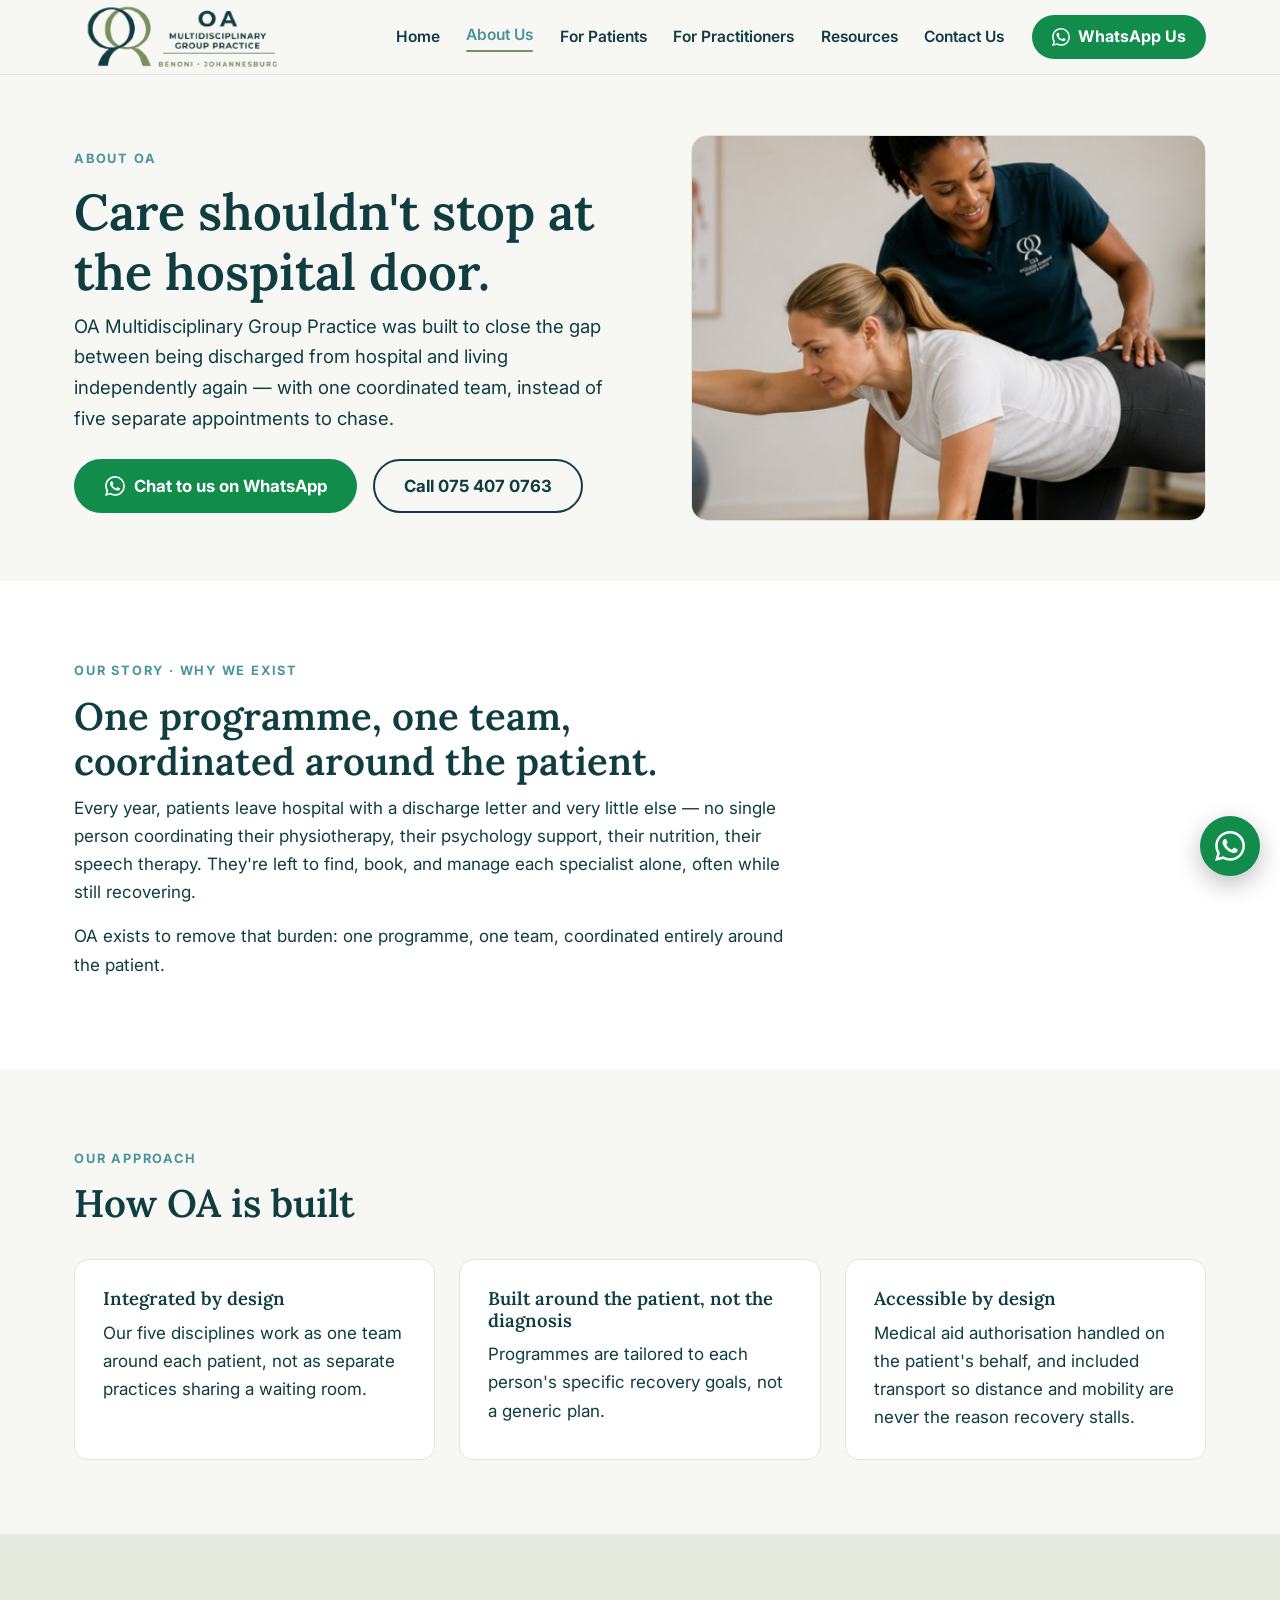
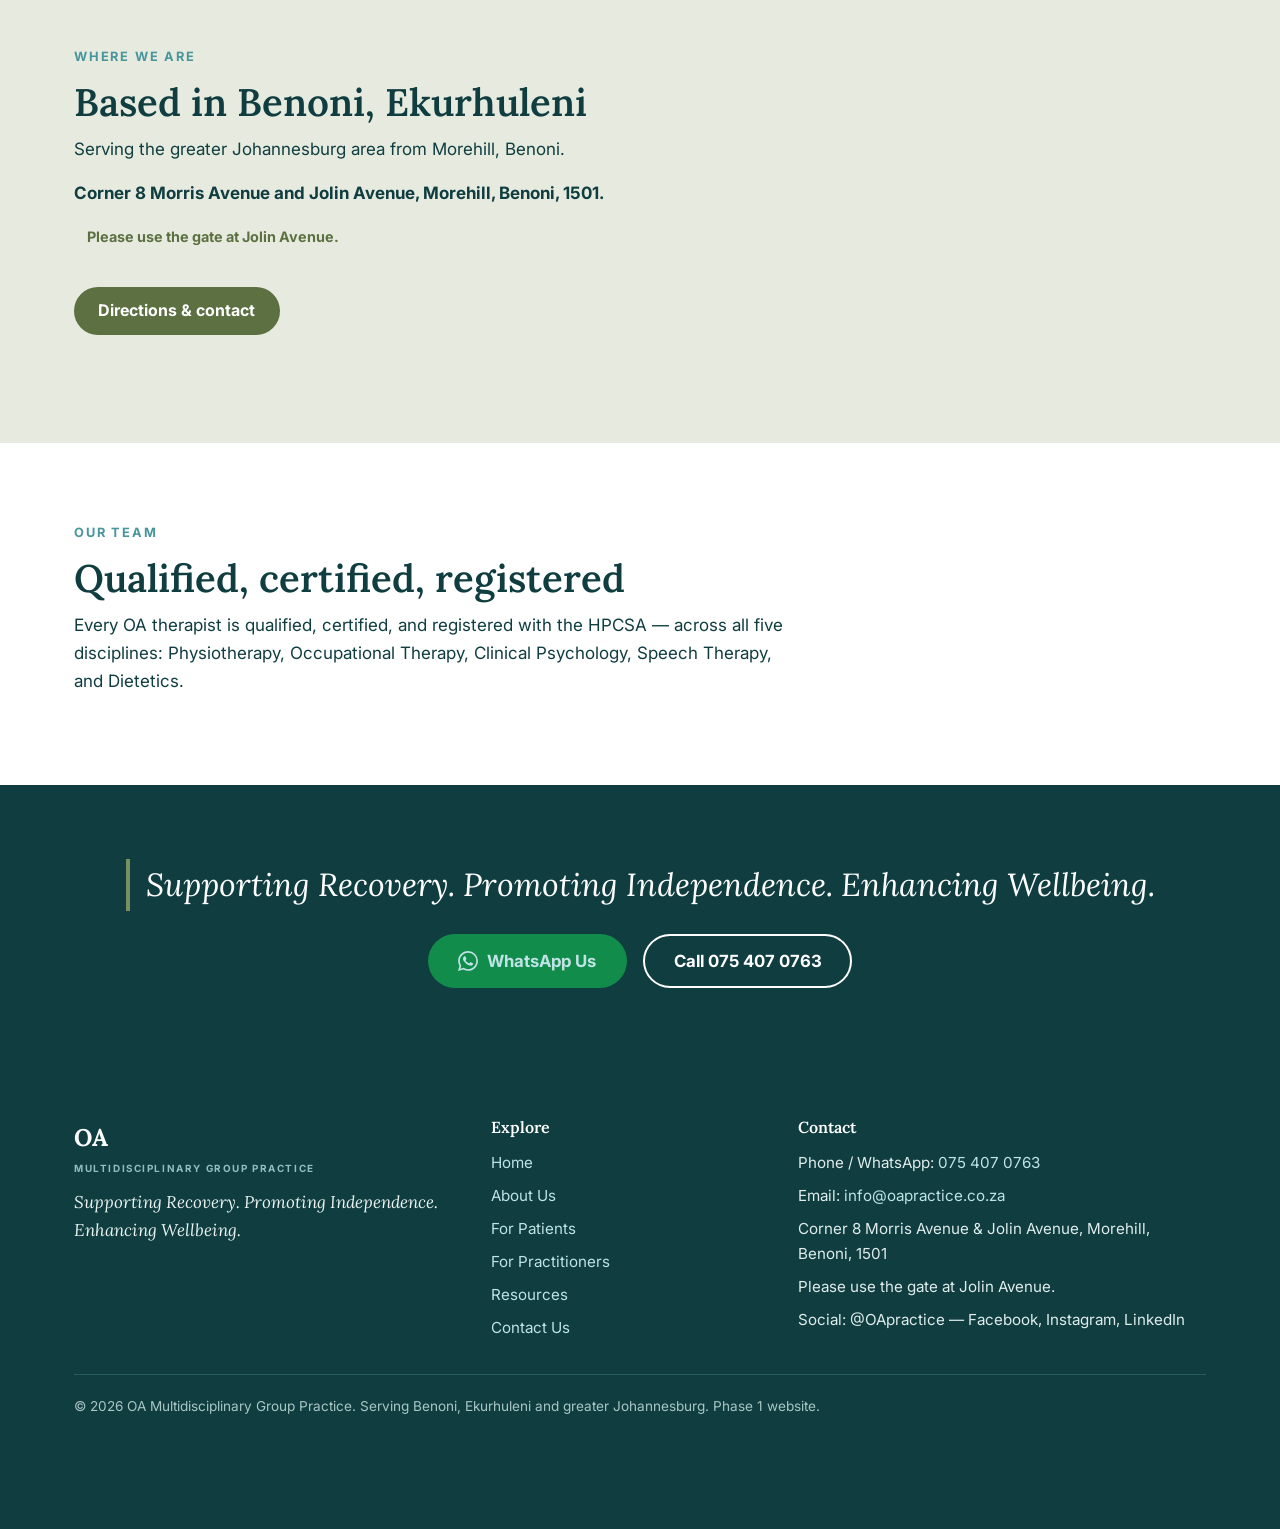
==== commit 92e628d3: "Add files via upload" ====
--- a/about.html
+++ b/about.html
@@ -3,10 +3,10 @@
 <head>
 <meta charset="UTF-8">
 <meta name="viewport" content="width=device-width, initial-scale=1">
-<title>About OA Outpatient Therapy Services | Coordinated Recovery in Benoni</title>
-<meta name="description" content="OA Outpatient Therapy Services closes the gap between hospital discharge and independent living — one coordinated team across five therapy disciplines, based in Morehill, Benoni, serving greater Johannesburg.">
+<title>About OA Multidisciplinary Group Practice | Coordinated Recovery in Benoni</title>
+<meta name="description" content="OA Multidisciplinary Group Practice closes the gap between hospital discharge and independent living — one coordinated team across five therapy disciplines, based in Morehill, Benoni, serving greater Johannesburg.">
 <meta name="theme-color" content="#0F3D40">
-<meta property="og:title" content="About OA Outpatient Therapy Services">
+<meta property="og:title" content="About OA Multidisciplinary Group Practice">
 <meta property="og:description" content="Care shouldn't stop at the hospital door. One coordinated team, instead of five separate appointments to chase.">
 <meta property="og:type" content="website">
 <link rel="preconnect" href="https://fonts.googleapis.com">
@@ -20,9 +20,9 @@
 
 <header class="site-header">
   <div class="container header-inner">
-    <a class="brand" href="index.html" aria-label="OA Outpatient Therapy Services — home">
+    <a class="brand" href="index.html" aria-label="OA Multidisciplinary Group Practice — home">
       <img class="brand-logo" src="assets/img/logo.png" width="480" height="480"
-           alt="OA Outpatient Therapy Services">
+           alt="OA Multidisciplinary Group Practice">
     </a>
     <nav id="primary-nav" class="nav" aria-label="Primary">
       <a class="navlink" href="index.html">Home</a>
@@ -49,7 +49,7 @@
       <div class="reveal">
         <span class="eyebrow">About OA</span>
         <h1>Care shouldn't stop at the hospital door.</h1>
-        <p class="subhead">OA Outpatient Therapy Services was built to close the gap between being discharged from hospital and living independently again — with one coordinated team, instead of five separate appointments to chase.</p>
+        <p class="subhead">OA Multidisciplinary Group Practice was built to close the gap between being discharged from hospital and living independently again — with one coordinated team, instead of five separate appointments to chase.</p>
         <div class="hero-ctas">
           <a class="btn btn-wa btn-lg js-wa" href="https://wa.me/27754070763" target="_blank" rel="noopener">
             <svg viewBox="0 0 24 24" aria-hidden="true"><path fill="currentColor" d="M17.472 14.382c-.297-.149-1.758-.867-2.03-.967-.273-.099-.471-.148-.67.15-.197.297-.767.966-.94 1.164-.173.199-.347.223-.644.075-.297-.15-1.255-.463-2.39-1.475-.883-.788-1.48-1.761-1.653-2.059-.173-.297-.018-.458.13-.606.134-.133.298-.347.446-.52.149-.174.198-.298.298-.497.099-.198.05-.371-.025-.52-.075-.149-.669-1.612-.916-2.207-.242-.579-.487-.5-.669-.51l-.57-.01c-.198 0-.52.074-.792.372-.272.297-1.04 1.016-1.04 2.479 0 1.462 1.065 2.875 1.213 3.074.149.198 2.096 3.2 5.077 4.487.71.306 1.263.489 1.694.625.712.227 1.36.195 1.872.118.571-.085 1.758-.719 2.006-1.413.247-.694.247-1.289.173-1.413-.074-.124-.272-.198-.57-.347m-5.421 7.403h-.004a9.87 9.87 0 0 1-5.031-1.378l-.361-.214-3.741.982.998-3.648-.235-.374a9.86 9.86 0 0 1-1.51-5.26c.001-5.45 4.436-9.884 9.888-9.884 2.64 0 5.122 1.03 6.988 2.898a9.825 9.825 0 0 1 2.893 6.994c-.003 5.45-4.437 9.884-9.885 9.884m8.413-18.297A11.815 11.815 0 0 0 12.05 0C5.495 0 .16 5.335.157 11.892c0 2.096.547 4.142 1.588 5.945L.057 24l6.305-1.654a11.882 11.882 0 0 0 5.683 1.448h.005c6.554 0 11.89-5.335 11.893-11.893a11.821 11.821 0 0 0-3.48-8.413Z"/></svg>
@@ -60,7 +60,7 @@
       </div>
       <div class="reveal">
         <figure class="photo">
-          <img src="assets/img/hero-about.jpg" alt="A therapist supporting an older man through gentle stretching exercises at home" loading="eager" width="1400" height="933">
+          <img src="assets/img/homepage.jpeg" alt="A therapist supporting an older man through gentle stretching exercises at home" loading="eager" width="1400" height="933">
         </figure>
       </div>
     </div>
@@ -111,7 +111,7 @@
         <a class="btn btn-primary mt-1" href="contact.html">Directions &amp; contact</a>
       </div>
       <div class="reveal">
-        <iframe class="map-embed" loading="lazy" title="Map to OA Outpatient Therapy Services, Morehill, Benoni"
+        <iframe class="map-embed" loading="lazy" title="Map to OA Multidisciplinary Group Practice, Morehill, Benoni"
           src="https://www.google.com/maps?q=8%20Morris%20Avenue%2C%20Morehill%2C%20Benoni%2C%201501&output=embed"></iframe>
       </div>
     </div>
@@ -119,37 +119,10 @@
 
   <section class="bg-white">
     <div class="container">
-      <div class="reveal">
+      <div class="reveal maxw-prose">
         <span class="eyebrow">Our team</span>
-        <h2 class="section-title">One lead per discipline</h2>
-        <p class="section-intro">Practitioner photos, names, disciplines, and registration detail (including HPCSA registration) will be added here once supplied by OA. The structure below mirrors the five-discipline set from the brochure.</p>
-      </div>
-      <div class="team-grid mt-2">
-        <div class="team-card reveal">
-          <div class="team-avatar"><svg viewBox="0 0 24 24" aria-hidden="true"><path fill="currentColor" d="M12 12a5 5 0 1 0-5-5 5 5 0 0 0 5 5zm0 2c-4 0-9 2-9 6v2h18v-2c0-4-5-6-9-6z"/></svg></div>
-          <h3>Physiotherapy Lead</h3>
-          <p>Name, qualifications &amp; HPCSA registration to follow.</p>
-        </div>
-        <div class="team-card reveal">
-          <div class="team-avatar"><svg viewBox="0 0 24 24" aria-hidden="true"><path fill="currentColor" d="M12 12a5 5 0 1 0-5-5 5 5 0 0 0 5 5zm0 2c-4 0-9 2-9 6v2h18v-2c0-4-5-6-9-6z"/></svg></div>
-          <h3>Occupational Therapy Lead</h3>
-          <p>Name, qualifications &amp; HPCSA registration to follow.</p>
-        </div>
-        <div class="team-card reveal">
-          <div class="team-avatar"><svg viewBox="0 0 24 24" aria-hidden="true"><path fill="currentColor" d="M12 12a5 5 0 1 0-5-5 5 5 0 0 0 5 5zm0 2c-4 0-9 2-9 6v2h18v-2c0-4-5-6-9-6z"/></svg></div>
-          <h3>Clinical Psychology Lead</h3>
-          <p>Name, qualifications &amp; HPCSA registration to follow.</p>
-        </div>
-        <div class="team-card reveal">
-          <div class="team-avatar"><svg viewBox="0 0 24 24" aria-hidden="true"><path fill="currentColor" d="M12 12a5 5 0 1 0-5-5 5 5 0 0 0 5 5zm0 2c-4 0-9 2-9 6v2h18v-2c0-4-5-6-9-6z"/></svg></div>
-          <h3>Speech Therapy Lead</h3>
-          <p>Name, qualifications &amp; HPCSA registration to follow.</p>
-        </div>
-        <div class="team-card reveal">
-          <div class="team-avatar"><svg viewBox="0 0 24 24" aria-hidden="true"><path fill="currentColor" d="M12 12a5 5 0 1 0-5-5 5 5 0 0 0 5 5zm0 2c-4 0-9 2-9 6v2h18v-2c0-4-5-6-9-6z"/></svg></div>
-          <h3>Dietetics Lead</h3>
-          <p>Name, qualifications &amp; HPCSA registration to follow.</p>
-        </div>
+        <h2 class="section-title">Qualified, certified, registered</h2>
+        <p>Every OA therapist is qualified, certified, and registered with the HPCSA — across all five disciplines: Physiotherapy, Occupational Therapy, Clinical Psychology, Speech Therapy, and Dietetics.</p>
       </div>
     </div>
   </section>
@@ -174,7 +147,7 @@
     <div class="footer-grid">
       <div class="footer-brand">
         <span class="brand-mark">OA</span>
-        <span class="brand-sub">Outpatient Therapy Services</span>
+        <span class="brand-sub">Multidisciplinary Group Practice</span>
         <p class="footer-tagline">Supporting Recovery. Promoting Independence. Enhancing Wellbeing.</p>
       </div>
       <nav aria-label="Footer">
@@ -200,7 +173,7 @@
       </div>
     </div>
     <div class="footer-bottom">
-      <p>&copy; 2026 OA Outpatient Therapy Services. Serving Benoni, Ekurhuleni and greater Johannesburg. Phase 1 website.</p>
+      <p>&copy; 2026 OA Multidisciplinary Group Practice. Serving Benoni, Ekurhuleni and greater Johannesburg. Phase 1 website.</p>
     </div>
   </div>
 </footer>
